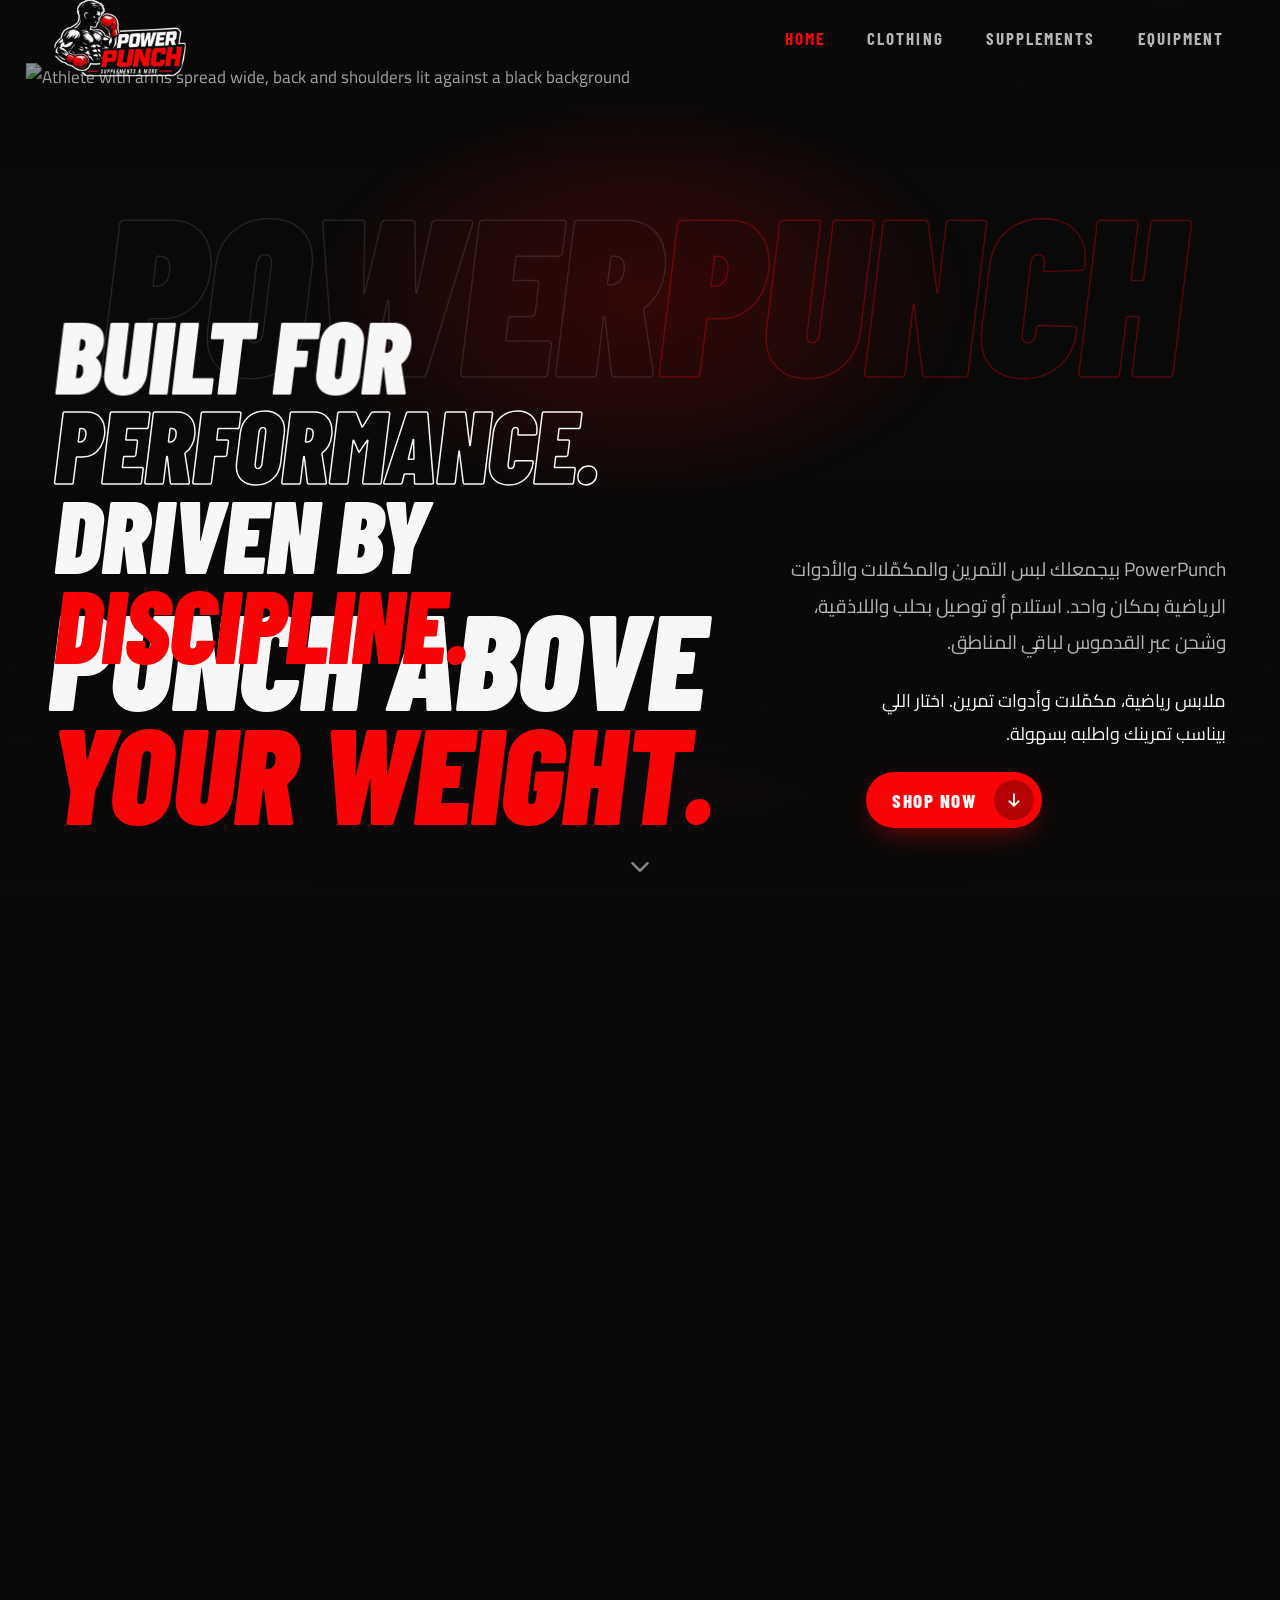
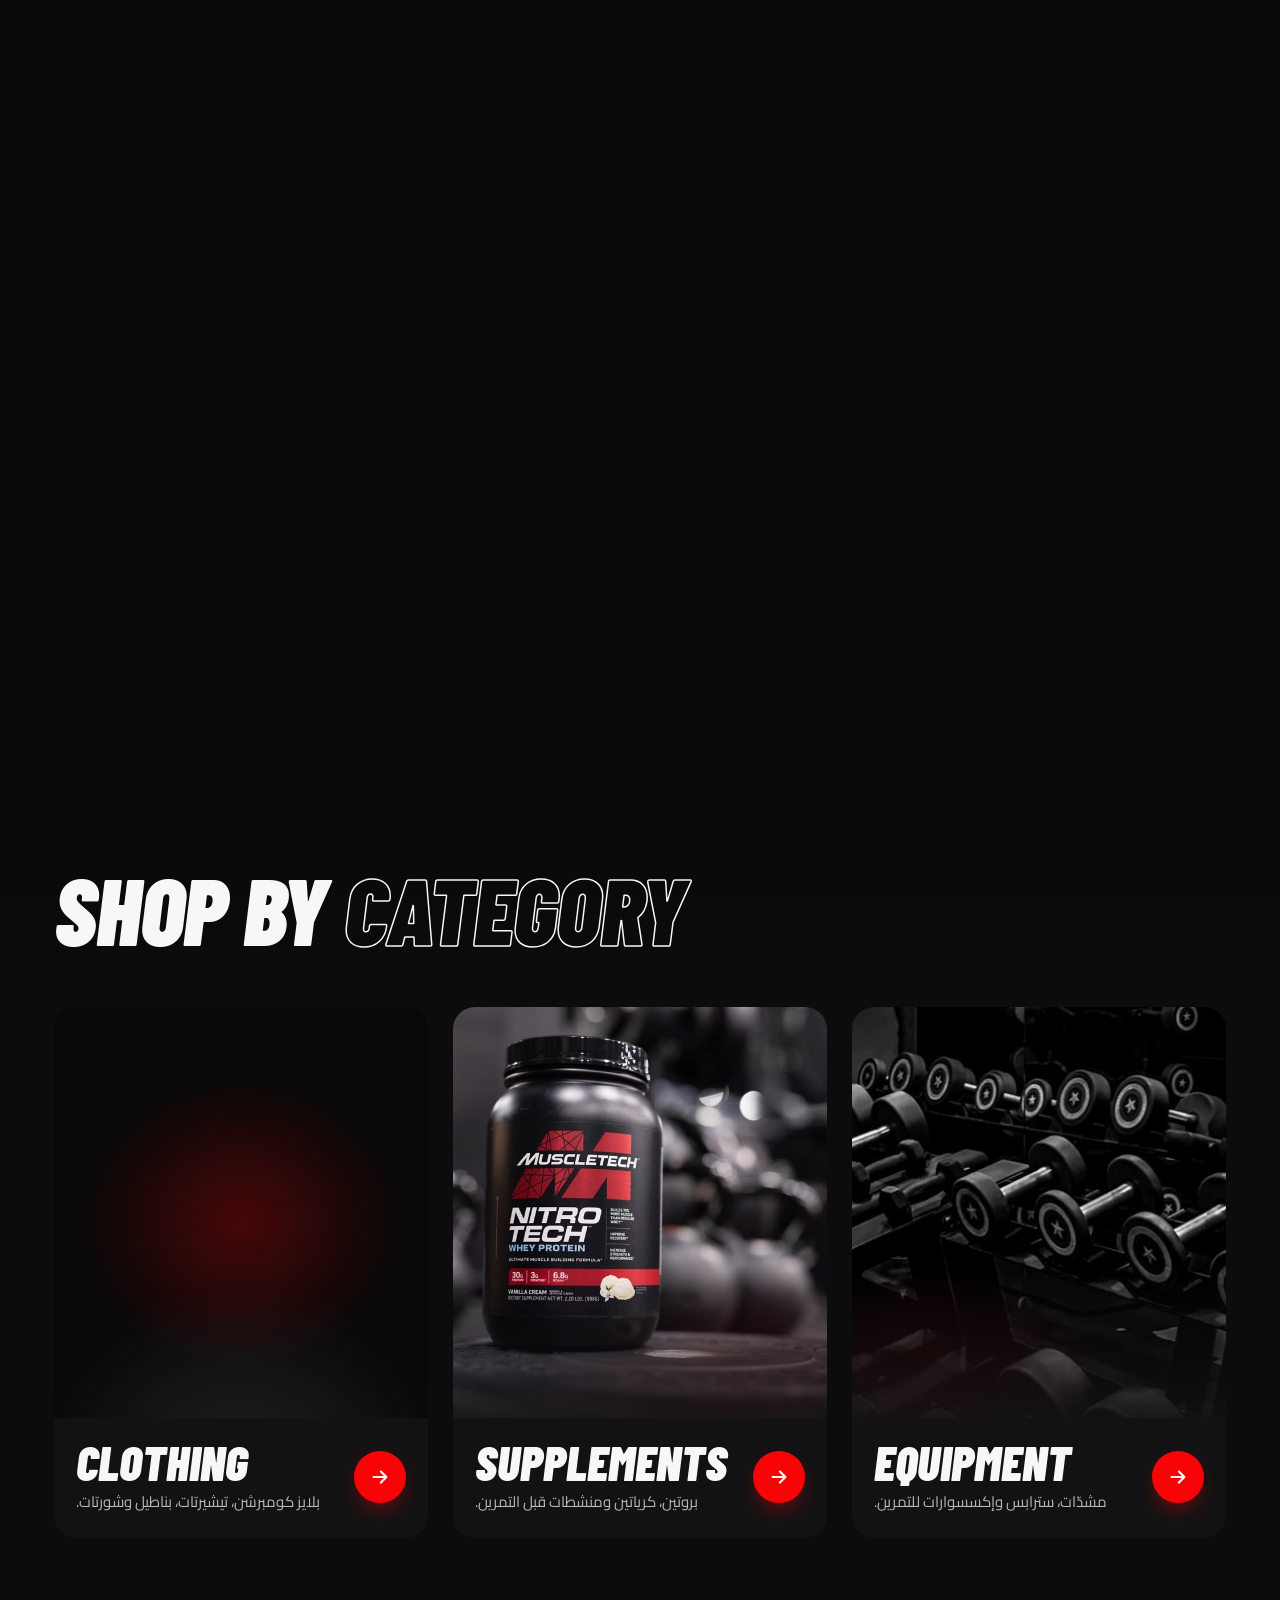
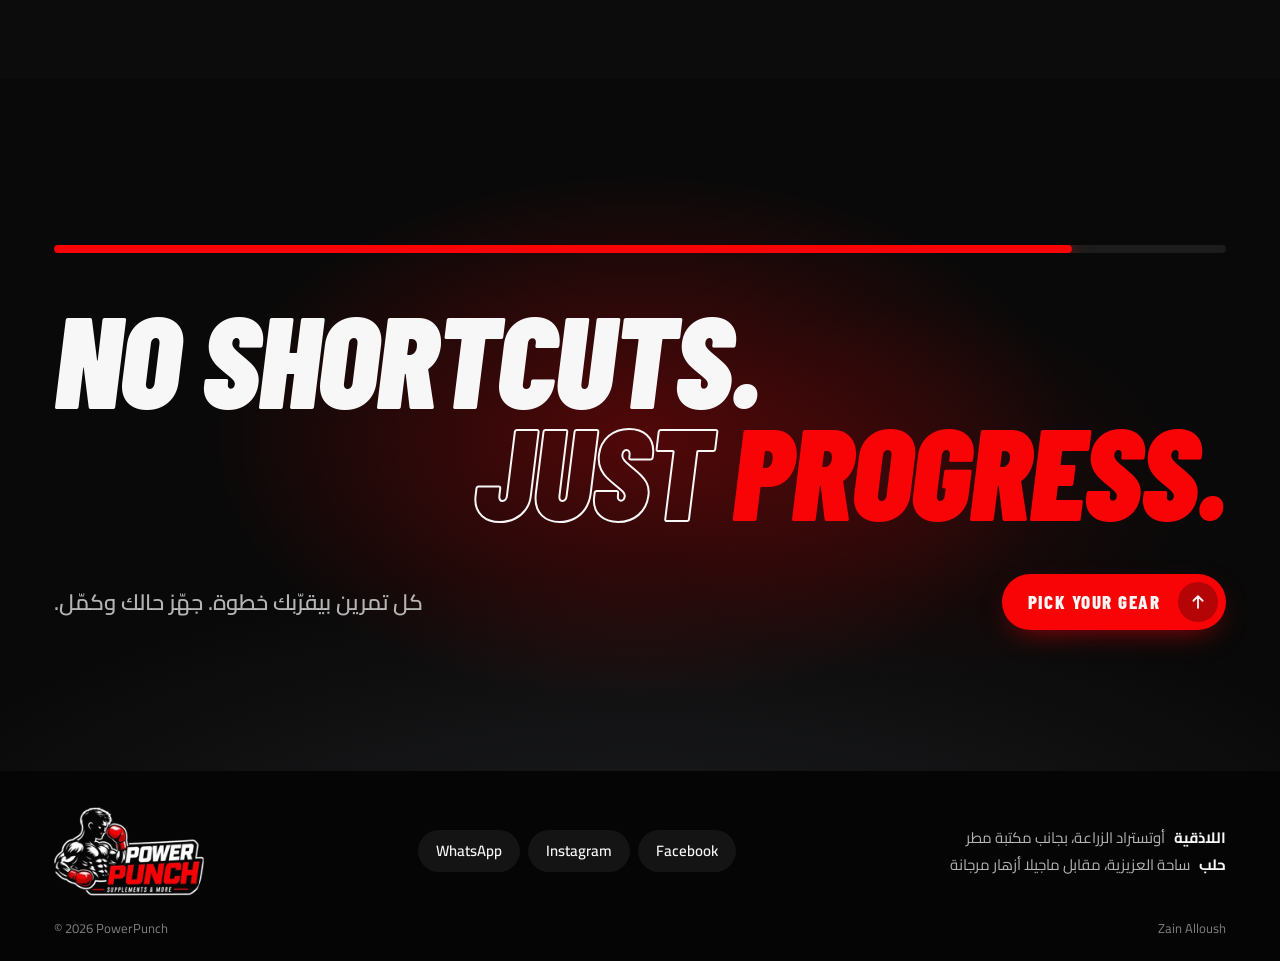
==== index.html @ a5ef422b "Clothing card: shirt cut out on dark; update equipment copy - Shirt product photo with its light bac" ====
<!doctype html>
<html lang="en" dir="ltr">
<head>
<meta charset="utf-8">
<meta name="viewport" content="width=device-width, initial-scale=1, viewport-fit=cover">
<meta name="theme-color" content="#080808">
<meta name="color-scheme" content="dark">
<title>PowerPunch | Gymwear, Supplements &amp; Training Gear</title>
<meta name="description" content="PowerPunch: gymwear, supplements and training gear. ملابس رياضية، مكمّلات وأدوات تمرين مع توصيل بحلب واللاذقية.">
<link rel="icon" type="image/png" sizes="32x32" href="products/powerpunch-favicon-32.png">
<link rel="icon" type="image/png" sizes="48x48" href="products/powerpunch-favicon-48.png">
<link rel="apple-touch-icon" sizes="180x180" href="products/powerpunch-favicon-180.png">
<link rel="preload" as="image" href="products/home/hero-athlete.jpg" fetchpriority="high">
<link rel="preconnect" href="https://fonts.googleapis.com">
<link rel="preconnect" href="https://fonts.gstatic.com" crossorigin>
<link rel="stylesheet" href="https://fonts.googleapis.com/css2?family=Barlow+Condensed:ital,wght@0,600;0,700;0,800;1,700;1,800;1,900&family=Cairo:wght@400;600;700&display=swap">
<link rel="stylesheet" href="src/home.css">
<script>document.documentElement.classList.add('js')</script>
<script defer src="src/config.js"></script>
<script defer src="src/home.js"></script>
</head>
<body>
<a class="skip-link" href="#main">Skip to content</a>

<header class="site-header" data-header>
  <div class="header-inner">
    <a class="site-logo" href="./" aria-label="PowerPunch home">
      <img src="products/home/powerpunch-lockup-180.webp" srcset="products/home/powerpunch-lockup-180.webp 180w, products/home/powerpunch-lockup-360.webp 360w" sizes="132px" width="180" height="107" alt="PowerPunch, Supplements &amp; More">
    </a>
    <nav class="site-nav" aria-label="Main">
      <a href="./" aria-current="page">Home</a>
      <a href="clothes.html">Clothing</a>
      <a href="supplements.html">Supplements</a>
      <a href="equipment.html">Equipment</a>
    </nav>
    <div class="menu" data-menu-root>
      <button class="menu-toggle" type="button" aria-expanded="false" aria-controls="menu-panel" aria-label="Open menu" data-menu-toggle>
        <span class="menu-toggle-icon" aria-hidden="true"><span></span><span></span></span>
      </button>
      <nav class="menu-panel" id="menu-panel" aria-label="Mobile" data-menu hidden>
        <a href="./" aria-current="page">Home</a>
        <a href="clothes.html">Clothing</a>
        <a href="supplements.html">Supplements</a>
        <a href="equipment.html">Equipment</a>
      </nav>
    </div>
  </div>
</header>

<main id="main">

  <!-- Pinned opening: the hero stays in place while scrolling, its elements move
       away in depth and the brand statement takes their place. -->
  <div class="hero-track" data-hero-track>
    <div class="hero-pin">

      <section class="hero" aria-labelledby="hero-title" data-hero>
        <div class="hero-stage">
          <div class="hero-layer hero-layer--glow" aria-hidden="true"><div class="hero-glow"></div><div class="hero-floor"></div></div>
          <div class="hero-layer hero-layer--word" aria-hidden="true"><span class="hero-word">POWER<span>PUNCH</span></span></div>
          <div class="hero-layer hero-layer--athlete">
            <div class="hero-athlete">
              <div class="hero-athlete-inner">
                <img class="hero-photo" src="products/home/hero-athlete.jpg" width="736" height="414" alt="Athlete with arms spread wide, back and shoulders lit against a black background" fetchpriority="high" decoding="async" data-hero-photo>
                <canvas class="hero-light" aria-hidden="true" data-hero-light></canvas>
              </div>
            </div>
          </div>
          <div class="hero-shade" aria-hidden="true"></div>
          <div class="grain" aria-hidden="true"></div>
        </div>

        <div class="hero-content container">
          <h1 id="hero-title" class="hero-title" data-field="title"><span class="line"><span class="line-inner hero-line-1" data-enter="1">Punch above</span></span> <span class="line"><span class="line-inner hero-line-2 accent" data-enter="2">your weight.</span></span></h1>
          <div class="hero-aside-wrap">
            <div class="hero-aside" data-enter="3">
              <p class="hero-intro" lang="ar" dir="rtl" data-field="intro">ملابس رياضية، مكمّلات وأدوات تمرين. اختار اللي بيناسب تمرينك واطلبه بسهولة.</p>
              <a class="btn btn--primary" href="#categories">
                <span>Shop now</span>
                <svg class="btn-arrow" viewBox="0 0 24 24" aria-hidden="true"><path d="M12 5v14m0 0-5.5-5.5M12 19l5.5-5.5"/></svg>
              </a>
            </div>
          </div>
        </div>

        <span class="scroll-hint" aria-hidden="true" data-enter="4"><svg viewBox="0 0 24 24"><path d="m6 9 6 6 6-6"/></svg></span>
      </section>

      <section class="brand" id="brand" aria-labelledby="brand-title" data-brand>
        <div class="container brand-inner">
          <h2 id="brand-title" class="brand-title">
            <span class="brand-line"><span>Built for</span></span>
            <span class="brand-line brand-line--outline"><span>performance.</span></span>
            <span class="brand-line"><span>Driven by</span></span>
            <span class="brand-line brand-line--red"><span>discipline.</span></span>
          </h2>
          <p class="brand-copy" lang="ar" dir="rtl">PowerPunch بيجمعلك لبس التمرين والمكمّلات والأدوات الرياضية بمكان واحد. استلام أو توصيل بحلب واللاذقية، وشحن عبر القدموس لباقي المناطق.</p>
        </div>
      </section>

    </div>
  </div>

  <section class="categories" id="categories" aria-labelledby="categories-title">
    <div class="container">
      <h2 id="categories-title" class="section-title"><span class="line"><span class="line-inner" data-reveal>Shop by <em>category</em></span></span></h2>

      <ul class="category-grid" role="list">
        <li class="category-item" data-reveal>
          <a class="cat-card cat-card--clothing" href="clothes.html" data-tilt>
            <span class="cat-media">
              <img src="products/home/category-clothing-900.webp" srcset="products/home/category-clothing-480.webp 480w, products/home/category-clothing-900.webp 900w" sizes="(max-width: 900px) 80vw, 26vw" width="900" height="1078" alt="" loading="lazy" decoding="async">
            </span>
            <span class="cat-light" aria-hidden="true"></span>
            <span class="cat-body">
              <span class="cat-text">
                <span class="cat-title">Clothing</span>
                <span class="cat-desc" lang="ar" dir="rtl">بلايز كومبرشن، تيشيرتات، بناطيل وشورتات.</span>
              </span>
              <span class="cat-arrow" aria-hidden="true"><svg viewBox="0 0 24 24"><path d="M5 12h14m0 0-6-6m6 6-6 6"/></svg></span>
            </span>
          </a>
        </li>
        <li class="category-item" data-reveal style="--d:1">
          <a class="cat-card cat-card--supplements" href="supplements.html" data-tilt>
            <span class="cat-media">
              <img src="products/home/category-supplements.jpg" width="736" height="736" alt="" loading="lazy" decoding="async">
            </span>
            <span class="cat-light" aria-hidden="true"></span>
            <span class="cat-body">
              <span class="cat-text">
                <span class="cat-title">Supplements</span>
                <span class="cat-desc" lang="ar" dir="rtl">بروتين، كرياتين ومنشطات قبل التمرين.</span>
              </span>
              <span class="cat-arrow" aria-hidden="true"><svg viewBox="0 0 24 24"><path d="M5 12h14m0 0-6-6m6 6-6 6"/></svg></span>
            </span>
          </a>
        </li>
        <li class="category-item" data-reveal style="--d:2">
          <a class="cat-card cat-card--equipment" href="equipment.html" data-tilt>
            <span class="cat-media">
              <img src="products/home/category-equipment.jpg" width="736" height="414" alt="" loading="lazy" decoding="async">
            </span>
            <span class="cat-light" aria-hidden="true"></span>
            <span class="cat-body">
              <span class="cat-text">
                <span class="cat-title">Equipment</span>
                <span class="cat-desc" lang="ar" dir="rtl">مشدّات، سترابس وإكسسوارات للتمرين.</span>
              </span>
              <span class="cat-arrow" aria-hidden="true"><svg viewBox="0 0 24 24"><path d="M5 12h14m0 0-6-6m6 6-6 6"/></svg></span>
            </span>
          </a>
        </li>
      </ul>
    </div>
  </section>

  <section class="statement" aria-labelledby="statement-title" data-statement>
    <div class="statement-glow" aria-hidden="true"></div>
    <div class="grain" aria-hidden="true"></div>
    <div class="container statement-inner">
      <div class="progress-bar" aria-hidden="true"><span></span></div>
      <h2 id="statement-title" class="statement-title">
        <span class="st-line st-line--1">No shortcuts.</span>
        <span class="st-line st-line--2"><span class="st-outline">Just</span> progress.</span>
      </h2>
      <div class="statement-foot">
        <p lang="ar" dir="rtl">كل تمرين بيقرّبك خطوة. جهّز حالك وكمّل.</p>
        <a class="btn btn--primary" href="#categories">
          <span>Pick your gear</span>
          <svg class="btn-arrow" viewBox="0 0 24 24" aria-hidden="true"><path d="M12 19V5m0 0-5.5 5.5M12 5l5.5 5.5"/></svg>
        </a>
      </div>
    </div>
  </section>

</main>

<footer class="site-footer">
  <div class="container footer-main">
    <a class="footer-logo" href="./" aria-label="PowerPunch home">
      <img src="products/home/powerpunch-lockup-360.webp" srcset="products/home/powerpunch-lockup-180.webp 180w, products/home/powerpunch-lockup-360.webp 360w" sizes="150px" width="360" height="214" alt="PowerPunch, Supplements &amp; More" loading="lazy" decoding="async">
    </a>
    <ul class="footer-social" role="list" aria-label="Contact">
      <li><a href="https://wa.me/message/ZHT4ZS3JJYTSL1" target="_blank" rel="noopener" data-contact="whatsapp">WhatsApp</a></li>
      <li><a href="https://www.instagram.com/power_punch.sy/" target="_blank" rel="noopener" data-contact="instagram">Instagram</a></li>
      <li><a href="https://www.facebook.com/share/1JdYsCdRRW/?mibextid=wwXIfr" target="_blank" rel="noopener" data-contact="facebook">Facebook</a></li>
    </ul>
    <ul class="footer-centers" role="list" lang="ar" dir="rtl" aria-label="نقاط الاستلام">
      <li><b>اللاذقية</b> أوتستراد الزراعة، بجانب مكتبة مطر</li>
      <li><b>حلب</b> ساحة العزيزية، مقابل ماجيلا أزهار مرجانة</li>
    </ul>
  </div>
  <div class="container footer-bottom">
    <p>© 2026 PowerPunch</p>
    <p>Zain Alloush</p>
  </div>
</footer>
</body>
</html>
---- src/home.css ----
/* PowerPunch — Home page */

:root{
  --red:#F80306;
  --black:#080808;
  --white:#F7F7F7;
  --charcoal:#202124;

  --text:#F7F7F7;
  --text-muted:rgba(247,247,247,.72);
  --text-faint:rgba(247,247,247,.5);
  --surface:#121214;

  --display:'Barlow Condensed','Arial Narrow',Impact,sans-serif;
  --body:'Cairo',system-ui,-apple-system,'Segoe UI',Tahoma,sans-serif;

  --radius-sm:10px;
  --radius:16px;
  --radius-lg:22px;
  --gutter:clamp(16px,4.2vw,56px);
  --max:1320px;
  --header-h:76px;
  --ease:cubic-bezier(.2,.75,.2,1);
  --ease-out:cubic-bezier(.16,1,.3,1);
  --grain:url("data:image/svg+xml,%3Csvg xmlns='http://www.w3.org/2000/svg' width='160' height='160'%3E%3Cfilter id='n'%3E%3CfeTurbulence type='fractalNoise' baseFrequency='.85' numOctaves='3' stitchTiles='stitch'/%3E%3CfeColorMatrix values='0 0 0 0 1 0 0 0 0 1 0 0 0 0 1 0 0 0 .55 0'/%3E%3C/filter%3E%3Crect width='100%25' height='100%25' filter='url(%23n)'/%3E%3C/svg%3E");
}

*,*::before,*::after{box-sizing:border-box}
html{scroll-behavior:smooth;scroll-padding-top:calc(var(--header-h) + 8px);-webkit-text-size-adjust:100%}
body{margin:0;background:var(--black);color:var(--text);font-family:var(--body);font-size:17px;line-height:1.65;-webkit-font-smoothing:antialiased;overflow-x:hidden}
@supports (overflow:clip){body{overflow-x:clip}}
img,canvas,svg{display:block;max-width:100%}
a{color:inherit;text-decoration:none}
a,button{-webkit-tap-highlight-color:transparent}
button{font:inherit;color:inherit}
h1,h2,h3,p{margin:0}
ul{margin:0;padding:0;list-style:none}
:focus-visible{outline:2px solid var(--red);outline-offset:4px}

.container{width:min(100% - var(--gutter)*2,var(--max));margin-inline:auto}

.skip-link{position:fixed;left:12px;top:12px;z-index:100;padding:10px 16px;border-radius:var(--radius-sm);background:var(--red);color:var(--white);font-weight:700;transform:translateY(-160%);transition:transform .2s}
.skip-link:focus{transform:none}

.line{display:block;overflow:hidden;padding-bottom:.06em;margin-bottom:-.06em}
.line-inner{display:block}

/* ---------- Buttons ---------- */
.btn{display:inline-flex;align-items:center;gap:18px;min-height:56px;padding:0 8px 0 26px;border-radius:999px;font-family:var(--display);font-weight:800;font-size:19px;letter-spacing:.08em;text-transform:uppercase;line-height:1;transition:transform .35s var(--ease),box-shadow .35s var(--ease),background-color .25s}
.btn--primary{background:var(--red);color:var(--white);box-shadow:0 10px 30px -12px rgba(248,3,6,.7)}
.btn-arrow{width:40px;height:40px;padding:10px;border-radius:50%;background:rgba(8,8,8,.28);fill:none;stroke:var(--white);stroke-width:2.2;stroke-linecap:round;stroke-linejoin:round;transition:transform .35s var(--ease)}
@media (hover:hover){
  .btn--primary:hover{transform:translateY(-2px);box-shadow:0 18px 40px -12px rgba(248,3,6,.85)}
  .btn--primary:hover .btn-arrow{transform:translateY(2px)}
}
.btn--primary:active{transform:translateY(1px) scale(.98)}

/* ---------- Header ---------- */
.site-header{position:fixed;inset:0 0 auto;z-index:50;transition:background-color .4s,transform .45s var(--ease)}
.site-header.is-scrolled{background:rgba(8,8,8,.82);-webkit-backdrop-filter:blur(14px) saturate(1.2);backdrop-filter:blur(14px) saturate(1.2)}
.site-header.is-hidden{transform:translateY(-100%)}
.header-inner{display:flex;align-items:center;justify-content:space-between;gap:24px;height:var(--header-h);width:min(100% - var(--gutter)*2,1600px);margin-inline:auto}
.site-logo{display:block;width:132px;flex:none;border-radius:var(--radius-sm)}
.site-logo img{width:100%;height:auto}
.site-nav{display:flex;align-items:center;gap:clamp(18px,3vw,40px)}
.site-nav a{padding:8px 2px;border-radius:8px;font-family:var(--display);font-weight:700;font-size:17px;letter-spacing:.12em;text-transform:uppercase;color:var(--text-muted);transition:color .25s}
.site-nav a:hover{color:var(--white)}
.site-nav a[aria-current="page"]{color:var(--red)}

.menu{position:relative;display:none}
.menu-toggle{display:grid;place-items:center;width:46px;height:46px;padding:0;border:0;border-radius:14px;background:rgba(247,247,247,.08);cursor:pointer;transition:background-color .25s}
.menu-toggle[aria-expanded="true"]{background:var(--red)}
.menu-toggle-icon{position:relative;width:20px;height:14px}
.menu-toggle-icon span{position:absolute;left:0;right:0;height:2px;border-radius:2px;background:var(--white);transition:transform .3s var(--ease),top .3s var(--ease)}
.menu-toggle-icon span:first-child{top:2px}
.menu-toggle-icon span:last-child{top:10px}
.menu-toggle[aria-expanded="true"] .menu-toggle-icon span:first-child{top:6px;transform:rotate(45deg)}
.menu-toggle[aria-expanded="true"] .menu-toggle-icon span:last-child{top:6px;transform:rotate(-45deg)}
.menu-panel{position:absolute;right:0;top:calc(100% + 10px);min-width:210px;padding:8px;display:flex;flex-direction:column;border-radius:var(--radius);background:rgba(22,22,24,.96);-webkit-backdrop-filter:blur(16px);backdrop-filter:blur(16px);box-shadow:0 24px 50px -10px rgba(0,0,0,.7);transform-origin:top right;animation:menu-pop .22s var(--ease-out)}
.menu-panel[hidden]{display:none}
.menu-panel a{padding:11px 14px;border-radius:var(--radius-sm);font-family:var(--display);font-weight:700;font-size:20px;letter-spacing:.08em;text-transform:uppercase;color:var(--text-muted);transition:background-color .2s,color .2s}
.menu-panel a:hover,.menu-panel a:focus-visible{background:rgba(247,247,247,.07);color:var(--white)}
.menu-panel a[aria-current="page"]{color:var(--red)}
@keyframes menu-pop{from{opacity:0;transform:translateY(-6px) scale(.96)}}

/* ---------- Opening: hero + brand (pinned when motion is allowed) ---------- */
.hero-track{position:relative;--p:0;--out:clamp(0,calc(var(--p)/.5),1);--in:clamp(0,calc((var(--p) - .38)/.42),1)}
.hero-pin{position:relative}

.hero{position:relative;min-height:100vh;min-height:100svh;display:grid;grid-template-rows:1fr auto;isolation:isolate;overflow:hidden;background:var(--black);--px:0;--py:0}
.hero-stage{position:absolute;inset:0;z-index:0;background:var(--black)}
.hero-stage::after{content:"";position:absolute;inset:0;background:var(--black);opacity:calc(var(--in)*.45);pointer-events:none}
.hero-layer{position:absolute;inset:0;will-change:transform}
.hero-layer--glow{transform:translate3d(calc(var(--px)*-6px),calc(var(--py)*-6px),0) scale(calc(1 + var(--out)*.35))}
.hero-layer--word{display:grid;place-items:center;align-content:start;padding-top:clamp(120px,22vh,240px);transform:perspective(1000px) translate3d(calc(var(--px)*-14px),calc(var(--py)*-10px),calc(var(--out)*-260px)) scale(calc(1 + var(--out)*.25));opacity:calc(1 - var(--out)*1.3)}
.hero-layer--athlete{mix-blend-mode:lighten;transform-origin:50% 38%;opacity:calc(1 - var(--out)*.8);transform:perspective(1200px) translate3d(calc(var(--px)*16px),calc(var(--py)*10px - var(--out)*5vh),calc(var(--out)*240px)) rotateX(calc(var(--out)*20deg + var(--py)*-3deg)) rotateY(calc(var(--px)*4deg))}

.hero-glow{position:absolute;left:50%;top:clamp(40px,7vh,96px);width:min(150vh,96vw);aspect-ratio:736/414;transform:translateX(-50%);background:radial-gradient(36% 40% at 50% 34%,rgba(248,3,6,.19),rgba(248,3,6,.06) 55%,transparent 75%)}
.hero-floor{position:absolute;left:50%;bottom:-18vh;width:120vw;height:46vh;transform:translateX(-50%);background:radial-gradient(50% 50% at 50% 50%,rgba(248,3,6,.16),transparent 70%)}
.hero-word{font-family:var(--display);font-style:italic;font-weight:900;font-size:min(17.5vw,34vh);line-height:.8;letter-spacing:-.01em;color:transparent;-webkit-text-stroke:1.5px rgba(247,247,247,.10);white-space:nowrap;user-select:none}
.hero-word span{-webkit-text-stroke-color:rgba(248,3,6,.3)}

.hero-athlete{position:absolute;left:50%;top:clamp(40px,7vh,96px);width:min(150vh,96vw);aspect-ratio:736/414;transform:translateX(-50%)}
.hero-athlete-inner{position:absolute;inset:0}
.hero-photo{width:100%;height:100%;object-fit:cover}
.hero-light{position:absolute;inset:0;width:100%;height:100%;mix-blend-mode:screen;opacity:0;transition:opacity 1.2s ease;pointer-events:none}
.hero-light.is-live{opacity:1}

.hero-shade{position:absolute;inset:0;background:
  linear-gradient(to top,var(--black) 0%,rgba(8,8,8,.9) 16%,rgba(8,8,8,0) 46%),
  linear-gradient(to bottom,rgba(8,8,8,.75) 0,rgba(8,8,8,0) 18%),
  radial-gradient(120% 90% at 50% 40%,transparent 55%,rgba(8,8,8,.85) 100%)}
.grain{position:absolute;inset:0;background-image:var(--grain);background-size:160px;opacity:.07;mix-blend-mode:overlay;pointer-events:none}

.hero-content{position:relative;z-index:2;grid-row:2;display:grid;grid-template-columns:minmax(0,1fr) minmax(280px,360px);align-items:end;gap:clamp(24px,4vw,72px);padding-bottom:clamp(40px,8vh,92px)}
.hero-title{font-family:var(--display);font-style:italic;font-weight:900;text-transform:uppercase;font-size:clamp(72px,min(10.6vw,18vh),204px);line-height:.84;letter-spacing:-.012em;margin-left:-.04em}
.hero-title .line{will-change:transform}
.hero-title .line:first-child{transform:perspective(900px) translate3d(calc(var(--out)*-34vw),calc(var(--out)*-8vh),calc(var(--out)*220px)) rotateY(calc(var(--out)*24deg));opacity:calc(1 - var(--out)*1.3)}
.hero-title .line:last-child{transform:perspective(900px) translate3d(calc(var(--out)*34vw),calc(var(--out)*6vh),calc(var(--out)*220px)) rotateY(calc(var(--out)*-24deg));opacity:calc(1 - var(--out)*1.3)}
.hero-title .accent{color:var(--red)}
.hero-aside-wrap{transform:translate3d(0,calc(var(--out)*14vh),0);opacity:calc(1 - var(--out)*1.7)}
.hero-aside{display:grid;gap:22px;justify-items:start}
.hero-intro{font-size:18px;line-height:1.8;color:var(--text);justify-self:stretch}

.scroll-hint{position:absolute;left:50%;bottom:18px;z-index:3;width:30px;height:30px;margin-left:-15px;opacity:calc(.7 - var(--out)*3)}
.scroll-hint svg{width:100%;height:100%;fill:none;stroke:var(--text-muted);stroke-width:2;stroke-linecap:round;stroke-linejoin:round;animation:hint 2.6s var(--ease) infinite}
@keyframes hint{0%,100%{transform:translateY(-3px)}50%{transform:translateY(4px)}}

/* Brand statement (second scene) */
.brand{position:relative;padding:clamp(80px,12vw,150px) 0;background:var(--black)}
.brand-inner{display:grid;grid-template-columns:minmax(0,1.3fr) minmax(0,1fr);align-items:end;gap:clamp(28px,6vw,100px)}
.brand-title{font-family:var(--display);font-style:italic;font-weight:900;text-transform:uppercase;font-size:clamp(52px,min(8vw,13vh),136px);line-height:.88;letter-spacing:-.01em}
.brand-line{display:block}
.brand-line>span{display:inline-block}
.brand-line--outline>span{color:transparent;-webkit-text-stroke:1.5px var(--white)}
.brand-line--red>span{color:var(--red)}
.brand-copy{font-size:clamp(17px,1.5vw,20px);line-height:1.9;color:var(--text-muted);max-width:40ch;justify-self:end;padding-bottom:.4em}

/* Hero entrance (JS only; content is visible without it) */
.js .hero-athlete-inner{opacity:0;filter:brightness(.15);transform:scale(1.08)}
.js .hero-word{opacity:0;transform:translateX(6vw)}
.js .hero-glow,.js .hero-floor{opacity:0}
.js [data-enter]{opacity:0}
.js .hero-title .line-inner{transform:translateY(105%)}
.js .hero-aside[data-enter]{transform:translateY(20px)}
.js .is-ready .hero-athlete-inner{opacity:1;filter:brightness(1);transform:none;transition:opacity 1.6s ease,filter 2.2s ease,transform 2.4s var(--ease-out)}
.js .is-ready .hero-word{opacity:1;transform:none;transition:opacity 1.6s ease .5s,transform 2.4s var(--ease-out) .3s}
.js .is-ready .hero-glow,.js .is-ready .hero-floor{opacity:1;transition:opacity 2s ease .4s}
.js .is-ready [data-enter]{opacity:1;transition:opacity .9s ease,transform 1.1s var(--ease-out)}
.js .is-ready .hero-title .line-inner,.js .is-ready .hero-aside[data-enter]{transform:none;transition:transform 1.1s var(--ease-out)}
.js .is-ready [data-enter="1"]{transition-delay:.55s}
.js .is-ready [data-enter="2"]{transition-delay:.7s}
.js .is-ready [data-enter="3"]{transition-delay:.95s}
.js .is-ready [data-enter="4"]{transition-delay:1.6s}
.js .is-settled .hero-athlete-inner,.js .is-settled .hero-word{transition:none}
.js .is-ready .scroll-hint{opacity:calc(.7 - var(--out)*3)}

/* Pinned mode: added by JS when motion is allowed */
.pin .hero-track{height:260vh;height:260svh}
.pin .hero-pin{position:sticky;top:0;height:100vh;height:100svh;overflow:hidden}
.pin .hero{position:absolute;inset:0;min-height:0}
.pin .brand{position:absolute;inset:0;z-index:3;display:grid;align-items:center;padding:var(--header-h) 0 0;background:none;pointer-events:none}
.pin .brand-line,.pin .brand-copy{--k:0;--e:clamp(0,calc(var(--in)*1.7 - var(--k)*.17),1)}
.pin .brand-line>span{transform:perspective(900px) translate3d(0,calc((1 - var(--e))*70px),calc((1 - var(--e))*-380px)) rotateX(calc((1 - var(--e))*-55deg));opacity:var(--e);transform-origin:50% 100%;will-change:transform}
.pin .brand-line:nth-child(2){--k:1}
.pin .brand-line:nth-child(3){--k:2}
.pin .brand-line:nth-child(4){--k:3}
.pin .brand-copy{--k:4;opacity:var(--e);transform:translateY(calc((1 - var(--e))*30px))}

/* Scroll reveals */
.js [data-reveal]{opacity:0;transform:translateY(28px);transition:opacity .9s ease calc(var(--d,0)*.09s),transform 1.1s var(--ease-out) calc(var(--d,0)*.09s)}
.js .line>[data-reveal]{opacity:1;transform:translateY(108%)}
.js [data-reveal].is-in{opacity:1;transform:none}

/* ---------- Categories ---------- */
.categories{position:relative;padding:clamp(80px,10vw,140px) 0 clamp(90px,11vw,150px);background:linear-gradient(var(--black),#0c0c0d 30%)}
.section-title{font-family:var(--display);font-style:italic;font-weight:900;text-transform:uppercase;font-size:clamp(52px,7.4vw,120px);line-height:.86;letter-spacing:-.01em;margin-bottom:clamp(36px,4.5vw,64px)}
.section-title em{color:transparent;-webkit-text-stroke:1.5px var(--white)}

.category-grid{display:grid;grid-template-columns:repeat(3,minmax(0,1fr));gap:clamp(16px,2vw,28px)}
.cat-card{--rx:0deg;--ry:0deg;--lx:50%;--ly:30%;--glow:0;position:relative;display:flex;flex-direction:column;height:100%;border-radius:var(--radius-lg);background:var(--surface);transform:perspective(1100px) rotateX(var(--rx)) rotateY(var(--ry));transform-style:preserve-3d;transition:transform .7s var(--ease),box-shadow .5s var(--ease)}
.cat-card.is-tracking{--depth:1;transition:transform .14s linear,box-shadow .5s var(--ease)}
.cat-card::before{content:"";position:absolute;inset:0;z-index:3;pointer-events:none;border-radius:inherit;padding:1.5px;background:radial-gradient(260px circle at var(--lx) var(--ly),var(--red),transparent 70%);-webkit-mask:linear-gradient(#000 0 0) content-box,linear-gradient(#000 0 0);-webkit-mask-composite:xor;mask:linear-gradient(#000 0 0) content-box exclude,linear-gradient(#000 0 0);opacity:var(--glow);transition:opacity .4s}
.cat-media{position:relative;display:block;aspect-ratio:4/4.4;overflow:hidden;border-radius:var(--radius-lg) var(--radius-lg) 0 0;background:var(--black)}
.cat-media img{width:100%;height:100%;object-fit:cover;transform:scale(1.02);transition:transform 1.2s var(--ease-out)}
.cat-media::after{content:"";position:absolute;inset:0;pointer-events:none}
.cat-light{position:absolute;left:0;right:0;top:0;aspect-ratio:4/4.4;border-radius:var(--radius-lg) var(--radius-lg) 0 0;pointer-events:none;z-index:1;background:radial-gradient(420px circle at var(--lx) var(--ly),rgba(247,247,247,.14),transparent 55%);mix-blend-mode:screen;opacity:var(--glow);transition:opacity .5s}
.cat-body{position:relative;z-index:2;flex:1;display:flex;align-items:center;justify-content:space-between;gap:16px;padding:22px 22px 24px;transform:translateZ(calc(var(--depth,0)*16px));transition:transform .6s var(--ease)}
.cat-text{display:grid;gap:6px;min-width:0}
.cat-title{font-family:var(--display);font-style:italic;font-weight:900;text-transform:uppercase;font-size:clamp(40px,3.8vw,62px);line-height:.9}
.cat-desc{color:var(--text-muted);font-size:15px;line-height:1.6;text-align:left}
.cat-arrow{display:grid;place-items:center;width:52px;height:52px;flex:none;border-radius:50%;background:var(--red);overflow:hidden;box-shadow:0 10px 24px -10px rgba(248,3,6,.8);transition:transform .5s var(--ease)}
.cat-arrow svg{width:22px;height:22px;fill:none;stroke:var(--white);stroke-width:2.4;stroke-linecap:round;stroke-linejoin:round}

.cat-card--clothing .cat-media{background:radial-gradient(55% 45% at 50% 52%,rgba(248,3,6,.26),rgba(248,3,6,.06) 60%,transparent 80%),radial-gradient(80% 60% at 50% 110%,rgba(32,33,36,.9),transparent 70%),var(--black)}
.cat-card--clothing .cat-media img{object-fit:contain;padding:9% 9% 5%;transform:scale(1);filter:drop-shadow(0 24px 28px rgba(0,0,0,.65))}
.cat-card--supplements .cat-media img{object-position:30% 50%}
.cat-card--supplements .cat-media::after{background:linear-gradient(to top,rgba(18,18,20,.9),transparent 34%),radial-gradient(70% 50% at 80% 100%,rgba(248,3,6,.2),transparent 70%)}
.cat-card--equipment .cat-media img{object-position:76% 50%}
.cat-card--equipment .cat-media::after{background:linear-gradient(to top,rgba(18,18,20,.9),transparent 36%),radial-gradient(80% 50% at 20% 100%,rgba(248,3,6,.18),transparent 70%)}

@media (hover:hover){
  .cat-card:hover,.cat-card:focus-visible{--glow:1;box-shadow:0 30px 60px -24px rgba(0,0,0,.9)}
  .cat-card:hover .cat-media img,.cat-card:focus-visible .cat-media img{transform:scale(1.07)}
  .cat-card--clothing:hover .cat-media img,.cat-card--clothing:focus-visible .cat-media img{transform:scale(1.05) translateY(-1.5%)}
  .cat-card:hover .cat-arrow,.cat-card:focus-visible .cat-arrow{transform:scale(1.06)}
  .cat-card:hover .cat-arrow svg,.cat-card:focus-visible .cat-arrow svg{animation:arrow-run .6s var(--ease) both}
}
.cat-card:focus-visible{outline-offset:6px;--glow:1}
.cat-card:active{transform:perspective(1100px) rotateX(var(--rx)) rotateY(var(--ry)) scale(.985)}
@keyframes arrow-run{0%{transform:none}45%{transform:translateX(170%)}46%{transform:translateX(-170%)}100%{transform:none}}

/* ---------- Statement ---------- */
.statement{position:relative;isolation:isolate;overflow:hidden;padding:clamp(100px,13vw,180px) 0 clamp(90px,11vw,150px);background:var(--black);--sp:0;--si:0}
.statement-glow{position:absolute;inset:0;z-index:-1;background:
  radial-gradient(48% 55% at 50% 52%,rgba(248,3,6,calc(.10 + var(--si)*.20)),transparent 70%),
  radial-gradient(30% 40% at calc(20% + var(--sp)*60%) 60%,rgba(248,3,6,.10),transparent 70%),
  radial-gradient(90% 70% at 50% 120%,rgba(32,33,36,.9),transparent 70%)}
.statement-inner{position:relative;display:grid;gap:clamp(28px,4vw,48px)}
.progress-bar{height:8px;border-radius:999px;background:rgba(247,247,247,.08);overflow:hidden}
.progress-bar span{display:block;height:100%;border-radius:inherit;background:var(--red);box-shadow:0 0 18px rgba(248,3,6,.7);transform:scaleX(var(--sp));transform-origin:left}
.statement-title{font-family:var(--display);font-style:italic;font-weight:900;text-transform:uppercase;font-size:clamp(64px,10.2vw,184px);line-height:.86;letter-spacing:-.015em}
.st-line{display:block;white-space:nowrap}
.st-line--1{transform:translate3d(calc((1 - var(--si))*-14vw),0,0);opacity:calc(.2 + var(--si)*.8)}
.st-line--2{text-align:right;transform:translate3d(calc((1 - var(--si))*14vw),0,0);opacity:calc(.2 + var(--si)*.8);color:var(--red)}
.st-outline{color:transparent;-webkit-text-stroke:2px var(--white)}
.statement-foot{display:flex;flex-wrap:wrap;align-items:center;justify-content:space-between;gap:20px 32px}
.statement-foot p{font-size:clamp(18px,1.8vw,22px);font-weight:600;color:var(--text-muted)}

/* ---------- Footer ---------- */
.site-footer{background:#050505;padding:36px 0 22px;color:var(--text-muted);font-size:15px}
.footer-main{display:flex;flex-wrap:wrap;align-items:center;justify-content:space-between;gap:20px 40px}
.footer-logo{display:block;width:150px;border-radius:var(--radius-sm)}
.footer-logo img{width:100%;height:auto}
.footer-social{display:flex;flex-wrap:wrap;gap:8px}
.footer-social a{display:inline-flex;align-items:center;min-height:42px;padding:0 18px;border-radius:999px;background:rgba(247,247,247,.06);font-weight:600;color:var(--text);transition:background-color .2s,color .2s}
.footer-social a:hover{background:var(--red);color:var(--white)}
.footer-centers{display:grid;gap:2px;line-height:1.7}
.footer-centers b{color:var(--white);font-weight:700;margin-left:6px}
.footer-bottom{display:flex;justify-content:space-between;gap:10px 24px;margin-top:22px;font-size:13px;color:var(--text-faint)}

/* ---------- Responsive ---------- */
@media (max-width:1100px){
  .hero-content{grid-template-columns:1fr;align-items:start}
  .hero-aside{max-width:520px}
}

@media (max-width:900px){
  :root{--header-h:66px}
  .site-nav{display:none}
  .menu{display:block}
  .site-logo{width:112px}

  .hero{grid-template-rows:minmax(min(84vw,46svh),1fr) auto;padding-top:var(--header-h)}
  .hero-stage{position:relative;grid-row:1;inset:auto}
  .hero-layer--word{display:none}
  /* Tighter editorial crop on small screens: shoulders and back fill the frame */
  .hero-athlete,.hero-glow{width:min(150vw,1120px);top:50%;transform:translate(-50%,-50%)}
  .hero-floor{bottom:-30%;height:60%}
  .hero-shade{background:linear-gradient(to top,var(--black) 0%,rgba(8,8,8,0) 30%),radial-gradient(120% 90% at 50% 50%,transparent 60%,rgba(8,8,8,.7) 100%)}
  .hero-content{grid-row:2;gap:22px;padding-bottom:max(48px,env(safe-area-inset-bottom));margin-top:-6vw}
  .hero-title{font-size:clamp(60px,17vw,128px)}
  .hero-intro{font-size:17px}
  .hero-aside .btn{justify-self:stretch;justify-content:space-between}

  .brand-inner{grid-template-columns:1fr}
  .brand-title{font-size:clamp(48px,14vw,96px)}
  .brand-copy{justify-self:start}

  .category-grid{grid-template-columns:1fr;gap:18px}
  .cat-media,.cat-light{aspect-ratio:5/4}
  .cat-card--supplements .cat-media img{object-position:50% 40%}
  .cat-card--equipment .cat-media img{object-position:60% 50%}
  .cat-card--clothing .cat-media img{padding:6% 16% 3%}

  .statement-title{font-size:clamp(52px,15.5vw,120px)}
  .st-line{white-space:normal}
  .statement-foot .btn{flex:1 1 100%;justify-content:space-between}
}

@media (min-width:601px) and (max-width:900px){
  .category-grid{grid-template-columns:1fr 1fr}
  .category-item:last-child{grid-column:1/-1}
  .category-item:last-child .cat-media,.category-item:last-child .cat-light{aspect-ratio:16/8}
}

@media (max-width:600px){
  body{font-size:16px}
  .footer-main{flex-direction:column;align-items:flex-start;gap:18px}
  .footer-logo{width:128px}
  .footer-centers{font-size:14px}
}

@media (max-height:560px) and (min-width:700px){
  .hero-title{font-size:clamp(56px,15vh,120px)}
  .hero-content{padding-bottom:24px}
}

/* ---------- Reduced motion ---------- */
@media (prefers-reduced-motion:reduce){
  html{scroll-behavior:auto}
  *,*::before,*::after{animation-duration:.01ms!important;animation-iteration-count:1!important;transition-duration:.01ms!important;transition-delay:0s!important}
  .hero{--px:0!important;--py:0!important}
  .hero-track{--p:0!important}
  .statement{--sp:1!important;--si:1!important}
  .cat-card{transform:none!important}
  .js [data-reveal],.js .line>[data-reveal]{opacity:1;transform:none}
}
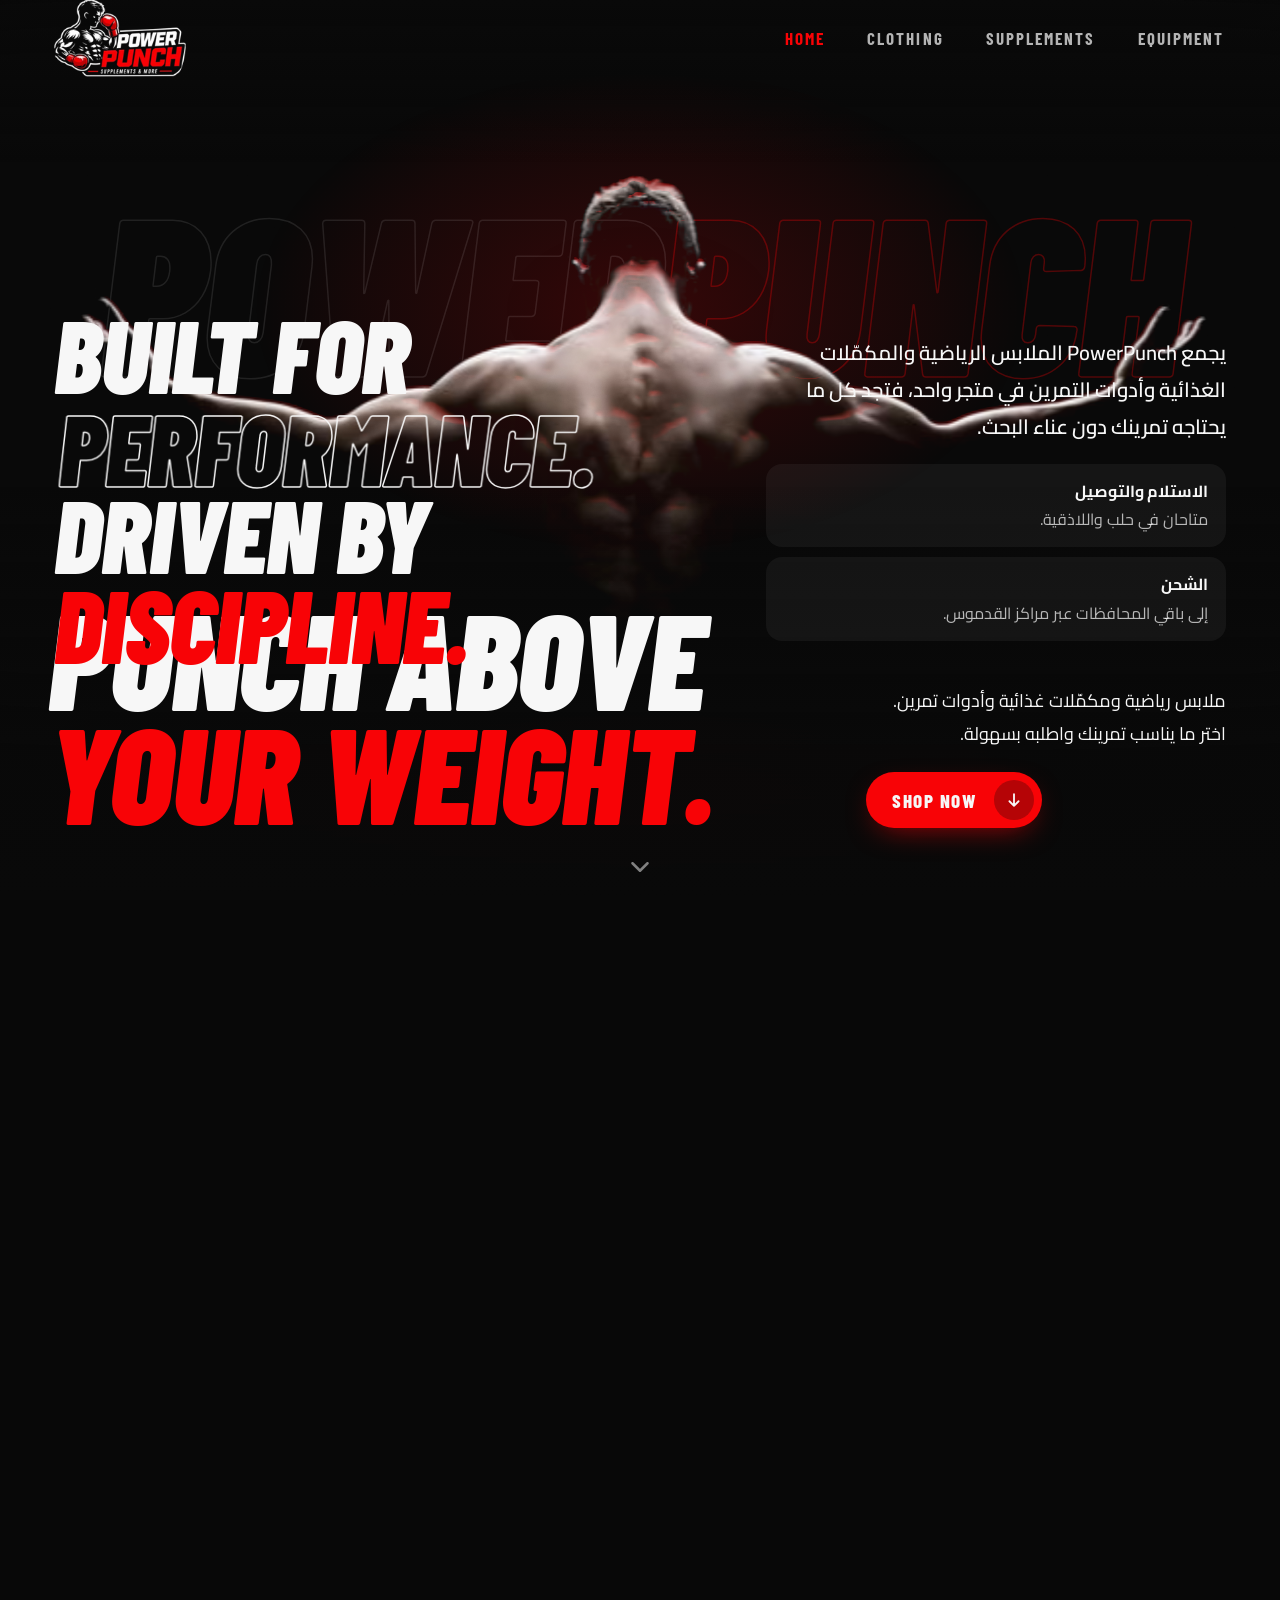
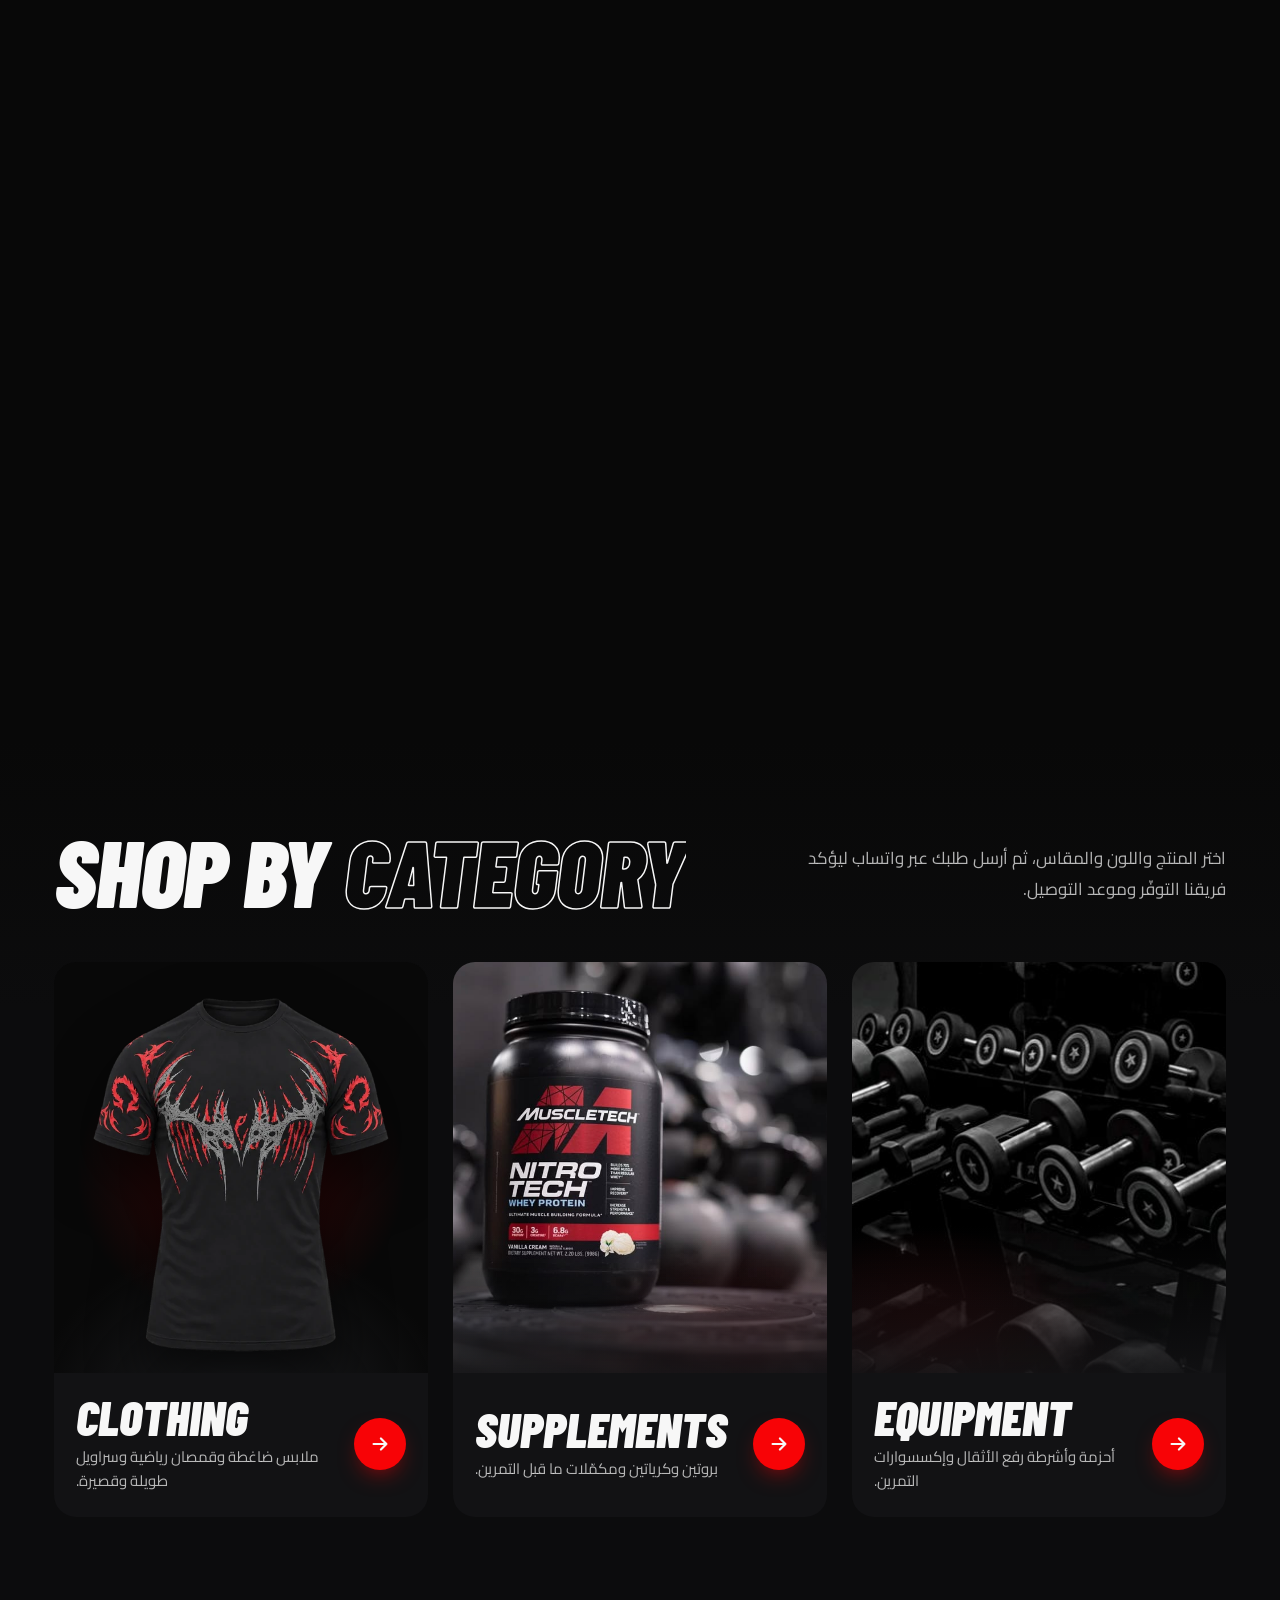
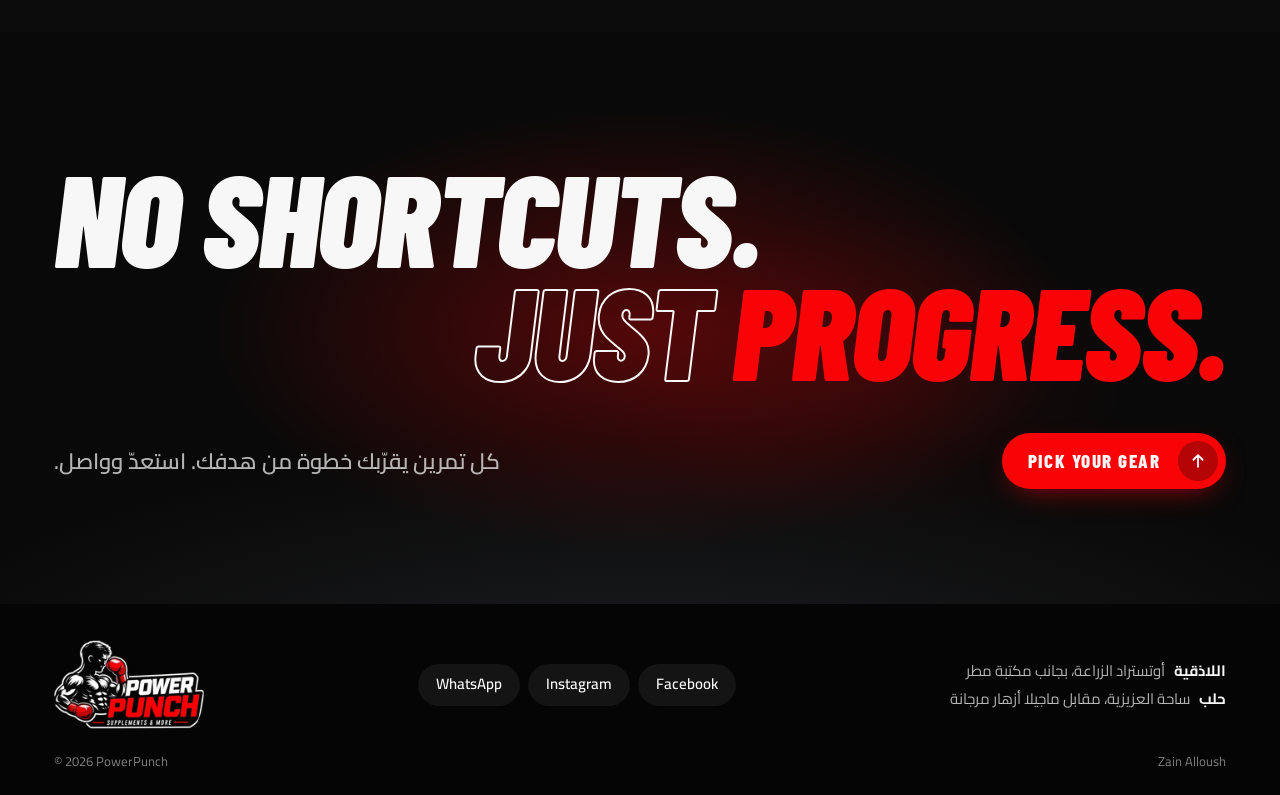
==== commit bfb4edd8: "Hero retouch and motion, clearer Arabic copy, remove progress bar - Remove the star tattoos from the" ====
--- a/index.html
+++ b/index.html
@@ -6,7 +6,7 @@
 <meta name="theme-color" content="#080808">
 <meta name="color-scheme" content="dark">
 <title>PowerPunch | Gymwear, Supplements &amp; Training Gear</title>
-<meta name="description" content="PowerPunch: gymwear, supplements and training gear. ملابس رياضية، مكمّلات وأدوات تمرين مع توصيل بحلب واللاذقية.">
+<meta name="description" content="PowerPunch: gymwear, supplements and training gear. ملابس رياضية ومكمّلات غذائية وأدوات تمرين، مع التوصيل في حلب واللاذقية.">
 <link rel="icon" type="image/png" sizes="32x32" href="products/powerpunch-favicon-32.png">
 <link rel="icon" type="image/png" sizes="48x48" href="products/powerpunch-favicon-48.png">
 <link rel="apple-touch-icon" sizes="180x180" href="products/powerpunch-favicon-180.png">
@@ -74,7 +74,7 @@
           <h1 id="hero-title" class="hero-title" data-field="title"><span class="line"><span class="line-inner hero-line-1" data-enter="1">Punch above</span></span> <span class="line"><span class="line-inner hero-line-2 accent" data-enter="2">your weight.</span></span></h1>
           <div class="hero-aside-wrap">
             <div class="hero-aside" data-enter="3">
-              <p class="hero-intro" lang="ar" dir="rtl" data-field="intro">ملابس رياضية، مكمّلات وأدوات تمرين. اختار اللي بيناسب تمرينك واطلبه بسهولة.</p>
+              <p class="hero-intro" lang="ar" dir="rtl" data-field="intro">ملابس رياضية ومكمّلات غذائية وأدوات تمرين. اختر ما يناسب تمرينك واطلبه بسهولة.</p>
               <a class="btn btn--primary" href="#categories">
                 <span>Shop now</span>
                 <svg class="btn-arrow" viewBox="0 0 24 24" aria-hidden="true"><path d="M12 5v14m0 0-5.5-5.5M12 19l5.5-5.5"/></svg>
@@ -94,7 +94,13 @@
             <span class="brand-line"><span>Driven by</span></span>
             <span class="brand-line brand-line--red"><span>discipline.</span></span>
           </h2>
-          <p class="brand-copy" lang="ar" dir="rtl">PowerPunch بيجمعلك لبس التمرين والمكمّلات والأدوات الرياضية بمكان واحد. استلام أو توصيل بحلب واللاذقية، وشحن عبر القدموس لباقي المناطق.</p>
+          <div class="brand-text" lang="ar" dir="rtl">
+            <p class="brand-copy">يجمع PowerPunch الملابس الرياضية والمكمّلات الغذائية وأدوات التمرين في متجر واحد، فتجد كل ما يحتاجه تمرينك دون عناء البحث.</p>
+            <ul class="brand-delivery" role="list">
+              <li><b>الاستلام والتوصيل</b><span>متاحان في حلب واللاذقية.</span></li>
+              <li><b>الشحن</b><span>إلى باقي المحافظات عبر مراكز القدموس.</span></li>
+            </ul>
+          </div>
         </div>
       </section>
 
@@ -103,7 +109,10 @@
 
   <section class="categories" id="categories" aria-labelledby="categories-title">
     <div class="container">
-      <h2 id="categories-title" class="section-title"><span class="line"><span class="line-inner" data-reveal>Shop by <em>category</em></span></span></h2>
+      <div class="section-head">
+        <h2 id="categories-title" class="section-title"><span class="line"><span class="line-inner" data-reveal>Shop by <em>category</em></span></span></h2>
+        <p class="section-sub" lang="ar" dir="rtl" data-reveal style="--d:1">اختر المنتج واللون والمقاس، ثم أرسل طلبك عبر واتساب ليؤكد فريقنا التوفّر وموعد التوصيل.</p>
+      </div>
 
       <ul class="category-grid" role="list">
         <li class="category-item" data-reveal>
@@ -115,7 +124,7 @@
             <span class="cat-body">
               <span class="cat-text">
                 <span class="cat-title">Clothing</span>
-                <span class="cat-desc" lang="ar" dir="rtl">بلايز كومبرشن، تيشيرتات، بناطيل وشورتات.</span>
+                <span class="cat-desc" lang="ar" dir="rtl">ملابس ضاغطة وقمصان رياضية وسراويل طويلة وقصيرة.</span>
               </span>
               <span class="cat-arrow" aria-hidden="true"><svg viewBox="0 0 24 24"><path d="M5 12h14m0 0-6-6m6 6-6 6"/></svg></span>
             </span>
@@ -130,7 +139,7 @@
             <span class="cat-body">
               <span class="cat-text">
                 <span class="cat-title">Supplements</span>
-                <span class="cat-desc" lang="ar" dir="rtl">بروتين، كرياتين ومنشطات قبل التمرين.</span>
+                <span class="cat-desc" lang="ar" dir="rtl">بروتين وكرياتين ومكمّلات ما قبل التمرين.</span>
               </span>
               <span class="cat-arrow" aria-hidden="true"><svg viewBox="0 0 24 24"><path d="M5 12h14m0 0-6-6m6 6-6 6"/></svg></span>
             </span>
@@ -145,7 +154,7 @@
             <span class="cat-body">
               <span class="cat-text">
                 <span class="cat-title">Equipment</span>
-                <span class="cat-desc" lang="ar" dir="rtl">مشدّات، سترابس وإكسسوارات للتمرين.</span>
+                <span class="cat-desc" lang="ar" dir="rtl">أحزمة وأشرطة رفع الأثقال وإكسسوارات التمرين.</span>
               </span>
               <span class="cat-arrow" aria-hidden="true"><svg viewBox="0 0 24 24"><path d="M5 12h14m0 0-6-6m6 6-6 6"/></svg></span>
             </span>
@@ -159,13 +168,12 @@
     <div class="statement-glow" aria-hidden="true"></div>
     <div class="grain" aria-hidden="true"></div>
     <div class="container statement-inner">
-      <div class="progress-bar" aria-hidden="true"><span></span></div>
       <h2 id="statement-title" class="statement-title">
         <span class="st-line st-line--1">No shortcuts.</span>
         <span class="st-line st-line--2"><span class="st-outline">Just</span> progress.</span>
       </h2>
       <div class="statement-foot">
-        <p lang="ar" dir="rtl">كل تمرين بيقرّبك خطوة. جهّز حالك وكمّل.</p>
+        <p lang="ar" dir="rtl">كل تمرين يقرّبك خطوة من هدفك. استعدّ وواصل.</p>
         <a class="btn btn--primary" href="#categories">
           <span>Pick your gear</span>
           <svg class="btn-arrow" viewBox="0 0 24 24" aria-hidden="true"><path d="M12 19V5m0 0-5.5 5.5M12 5l5.5 5.5"/></svg>
--- a/src/home.css
+++ b/src/home.css
@@ -95,12 +95,12 @@
 .hero-layer--word{display:grid;place-items:center;align-content:start;padding-top:clamp(120px,22vh,240px);transform:perspective(1000px) translate3d(calc(var(--px)*-14px),calc(var(--py)*-10px),calc(var(--out)*-260px)) scale(calc(1 + var(--out)*.25));opacity:calc(1 - var(--out)*1.3)}
 .hero-layer--athlete{mix-blend-mode:lighten;transform-origin:50% 38%;opacity:calc(1 - var(--out)*.8);transform:perspective(1200px) translate3d(calc(var(--px)*16px),calc(var(--py)*10px - var(--out)*5vh),calc(var(--out)*240px)) rotateX(calc(var(--out)*20deg + var(--py)*-3deg)) rotateY(calc(var(--px)*4deg))}
 
-.hero-glow{position:absolute;left:50%;top:clamp(40px,7vh,96px);width:min(150vh,96vw);aspect-ratio:736/414;transform:translateX(-50%);background:radial-gradient(36% 40% at 50% 34%,rgba(248,3,6,.19),rgba(248,3,6,.06) 55%,transparent 75%)}
+.hero-glow{position:absolute;left:50%;top:clamp(24px,4vh,72px);width:min(168vh,112vw);aspect-ratio:736/414;transform:translateX(-50%);background:radial-gradient(36% 40% at 50% 34%,rgba(248,3,6,.19),rgba(248,3,6,.06) 55%,transparent 75%)}
 .hero-floor{position:absolute;left:50%;bottom:-18vh;width:120vw;height:46vh;transform:translateX(-50%);background:radial-gradient(50% 50% at 50% 50%,rgba(248,3,6,.16),transparent 70%)}
 .hero-word{font-family:var(--display);font-style:italic;font-weight:900;font-size:min(17.5vw,34vh);line-height:.8;letter-spacing:-.01em;color:transparent;-webkit-text-stroke:1.5px rgba(247,247,247,.10);white-space:nowrap;user-select:none}
 .hero-word span{-webkit-text-stroke-color:rgba(248,3,6,.3)}
 
-.hero-athlete{position:absolute;left:50%;top:clamp(40px,7vh,96px);width:min(150vh,96vw);aspect-ratio:736/414;transform:translateX(-50%)}
+.hero-athlete{position:absolute;left:50%;top:clamp(24px,4vh,72px);width:min(168vh,112vw);aspect-ratio:736/414;transform:translateX(-50%)}
 .hero-athlete-inner{position:absolute;inset:0}
 .hero-photo{width:100%;height:100%;object-fit:cover}
 .hero-light{position:absolute;inset:0;width:100%;height:100%;mix-blend-mode:screen;opacity:0;transition:opacity 1.2s ease;pointer-events:none}
@@ -128,13 +128,18 @@
 
 /* Brand statement (second scene) */
 .brand{position:relative;padding:clamp(80px,12vw,150px) 0;background:var(--black)}
-.brand-inner{display:grid;grid-template-columns:minmax(0,1.3fr) minmax(0,1fr);align-items:end;gap:clamp(28px,6vw,100px)}
+.brand-inner{display:grid;grid-template-columns:minmax(0,1.2fr) minmax(0,1fr);align-items:center;gap:clamp(28px,5vw,80px)}
 .brand-title{font-family:var(--display);font-style:italic;font-weight:900;text-transform:uppercase;font-size:clamp(52px,min(8vw,13vh),136px);line-height:.88;letter-spacing:-.01em}
 .brand-line{display:block}
 .brand-line>span{display:inline-block}
 .brand-line--outline>span{color:transparent;-webkit-text-stroke:1.5px var(--white)}
 .brand-line--red>span{color:var(--red)}
-.brand-copy{font-size:clamp(17px,1.5vw,20px);line-height:1.9;color:var(--text-muted);max-width:40ch;justify-self:end;padding-bottom:.4em}
+.brand-text{display:grid;gap:18px;max-width:460px;justify-self:end}
+.brand-copy{font-size:clamp(18px,1.6vw,22px);line-height:1.8;font-weight:600;color:var(--text)}
+.brand-delivery{display:grid;gap:10px}
+.brand-delivery li{display:grid;gap:2px;padding:14px 18px;border-radius:var(--radius);background:rgba(247,247,247,.05)}
+.brand-delivery b{color:var(--white);font-weight:700;font-size:16px}
+.brand-delivery span{color:var(--text-muted);font-size:16px;line-height:1.7}
 
 /* Hero entrance (JS only; content is visible without it) */
 .js .hero-athlete-inner{opacity:0;filter:brightness(.15);transform:scale(1.08)}
@@ -160,12 +165,13 @@
 .pin .hero-pin{position:sticky;top:0;height:100vh;height:100svh;overflow:hidden}
 .pin .hero{position:absolute;inset:0;min-height:0}
 .pin .brand{position:absolute;inset:0;z-index:3;display:grid;align-items:center;padding:var(--header-h) 0 0;background:none;pointer-events:none}
-.pin .brand-line,.pin .brand-copy{--k:0;--e:clamp(0,calc(var(--in)*1.7 - var(--k)*.17),1)}
+.pin .brand-line,.pin .brand-copy,.pin .brand-delivery{--k:0;--e:clamp(0,calc(var(--in)*1.9 - var(--k)*.15),1)}
 .pin .brand-line>span{transform:perspective(900px) translate3d(0,calc((1 - var(--e))*70px),calc((1 - var(--e))*-380px)) rotateX(calc((1 - var(--e))*-55deg));opacity:var(--e);transform-origin:50% 100%;will-change:transform}
 .pin .brand-line:nth-child(2){--k:1}
 .pin .brand-line:nth-child(3){--k:2}
 .pin .brand-line:nth-child(4){--k:3}
 .pin .brand-copy{--k:4;opacity:var(--e);transform:translateY(calc((1 - var(--e))*30px))}
+.pin .brand-delivery{--k:5;opacity:var(--e);transform:translateY(calc((1 - var(--e))*30px))}
 
 /* Scroll reveals */
 .js [data-reveal]{opacity:0;transform:translateY(28px);transition:opacity .9s ease calc(var(--d,0)*.09s),transform 1.1s var(--ease-out) calc(var(--d,0)*.09s)}
@@ -173,8 +179,10 @@
 .js [data-reveal].is-in{opacity:1;transform:none}
 
 /* ---------- Categories ---------- */
-.categories{position:relative;padding:clamp(80px,10vw,140px) 0 clamp(90px,11vw,150px);background:linear-gradient(var(--black),#0c0c0d 30%)}
-.section-title{font-family:var(--display);font-style:italic;font-weight:900;text-transform:uppercase;font-size:clamp(52px,7.4vw,120px);line-height:.86;letter-spacing:-.01em;margin-bottom:clamp(36px,4.5vw,64px)}
+.categories{position:relative;padding:clamp(56px,7vw,104px) 0 clamp(72px,9vw,128px);background:linear-gradient(var(--black),#0c0c0d 30%)}
+.section-head{display:flex;flex-wrap:wrap;align-items:flex-end;justify-content:space-between;gap:16px 48px;margin-bottom:clamp(32px,4vw,56px)}
+.section-title{font-family:var(--display);font-style:italic;font-weight:900;text-transform:uppercase;font-size:clamp(52px,7.4vw,120px);line-height:.86;letter-spacing:-.01em}
+.section-sub{max-width:420px;font-size:17px;line-height:1.8;color:var(--text-muted);padding-bottom:.4em}
 .section-title em{color:transparent;-webkit-text-stroke:1.5px var(--white)}
 
 .category-grid{display:grid;grid-template-columns:repeat(3,minmax(0,1fr));gap:clamp(16px,2vw,28px)}
@@ -211,14 +219,12 @@
 @keyframes arrow-run{0%{transform:none}45%{transform:translateX(170%)}46%{transform:translateX(-170%)}100%{transform:none}}
 
 /* ---------- Statement ---------- */
-.statement{position:relative;isolation:isolate;overflow:hidden;padding:clamp(100px,13vw,180px) 0 clamp(90px,11vw,150px);background:var(--black);--sp:0;--si:0}
+.statement{position:relative;isolation:isolate;overflow:hidden;padding:clamp(80px,10vw,140px) 0 clamp(72px,9vw,120px);background:var(--black);--sp:0;--si:0}
 .statement-glow{position:absolute;inset:0;z-index:-1;background:
   radial-gradient(48% 55% at 50% 52%,rgba(248,3,6,calc(.10 + var(--si)*.20)),transparent 70%),
   radial-gradient(30% 40% at calc(20% + var(--sp)*60%) 60%,rgba(248,3,6,.10),transparent 70%),
   radial-gradient(90% 70% at 50% 120%,rgba(32,33,36,.9),transparent 70%)}
 .statement-inner{position:relative;display:grid;gap:clamp(28px,4vw,48px)}
-.progress-bar{height:8px;border-radius:999px;background:rgba(247,247,247,.08);overflow:hidden}
-.progress-bar span{display:block;height:100%;border-radius:inherit;background:var(--red);box-shadow:0 0 18px rgba(248,3,6,.7);transform:scaleX(var(--sp));transform-origin:left}
 .statement-title{font-family:var(--display);font-style:italic;font-weight:900;text-transform:uppercase;font-size:clamp(64px,10.2vw,184px);line-height:.86;letter-spacing:-.015em}
 .st-line{display:block;white-space:nowrap}
 .st-line--1{transform:translate3d(calc((1 - var(--si))*-14vw),0,0);opacity:calc(.2 + var(--si)*.8)}
@@ -255,17 +261,18 @@
   .hero-stage{position:relative;grid-row:1;inset:auto}
   .hero-layer--word{display:none}
   /* Tighter editorial crop on small screens: shoulders and back fill the frame */
-  .hero-athlete,.hero-glow{width:min(150vw,1120px);top:50%;transform:translate(-50%,-50%)}
+  /* Centre the athlete (not the photo) in the frame */
+  .hero-athlete,.hero-glow{width:min(178vw,1300px);top:50%;transform:translate(-50%,-40%)}
   .hero-floor{bottom:-30%;height:60%}
   .hero-shade{background:linear-gradient(to top,var(--black) 0%,rgba(8,8,8,0) 30%),radial-gradient(120% 90% at 50% 50%,transparent 60%,rgba(8,8,8,.7) 100%)}
-  .hero-content{grid-row:2;gap:22px;padding-bottom:max(48px,env(safe-area-inset-bottom));margin-top:-6vw}
+  .hero-content{grid-row:2;gap:22px;padding-bottom:max(48px,env(safe-area-inset-bottom));margin-top:-12vw}
   .hero-title{font-size:clamp(60px,17vw,128px)}
   .hero-intro{font-size:17px}
   .hero-aside .btn{justify-self:stretch;justify-content:space-between}
 
   .brand-inner{grid-template-columns:1fr}
   .brand-title{font-size:clamp(48px,14vw,96px)}
-  .brand-copy{justify-self:start}
+  .brand-text{justify-self:stretch;max-width:none}
 
   .category-grid{grid-template-columns:1fr;gap:18px}
   .cat-media,.cat-light{aspect-ratio:5/4}
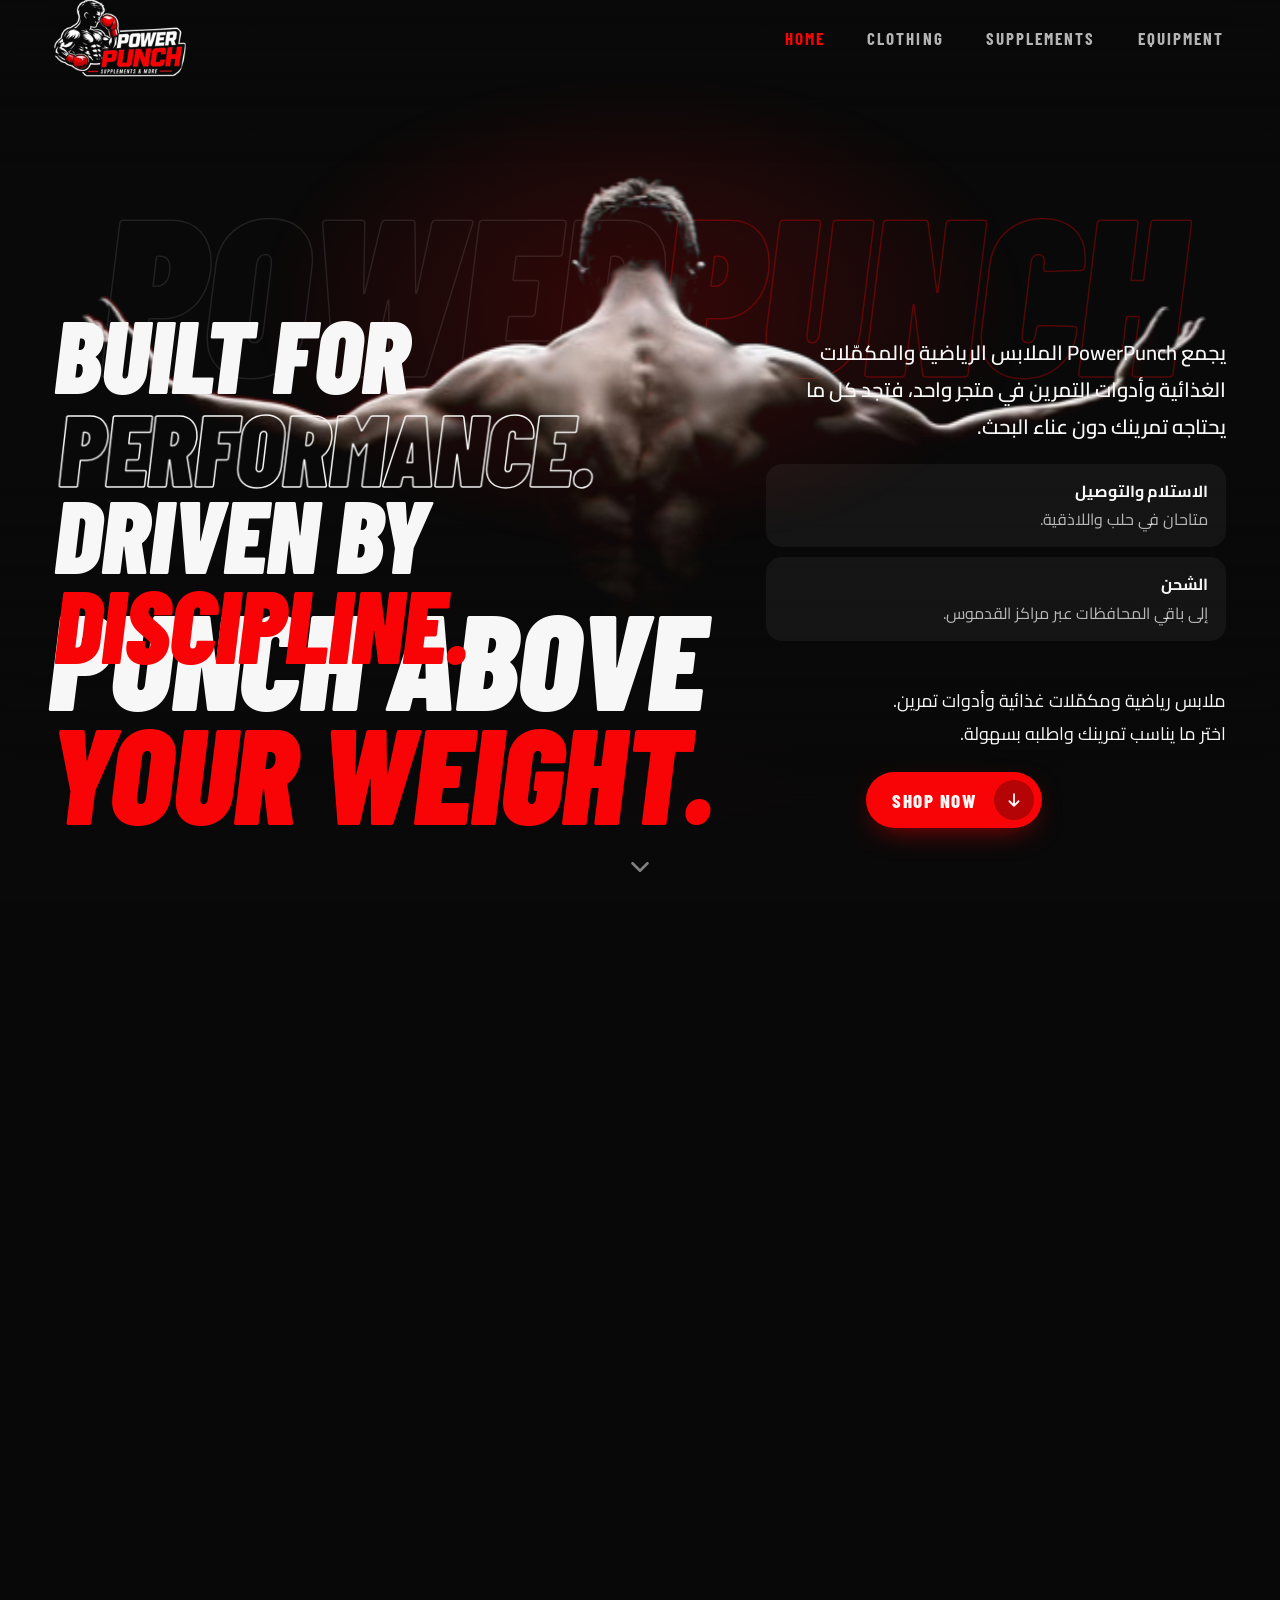
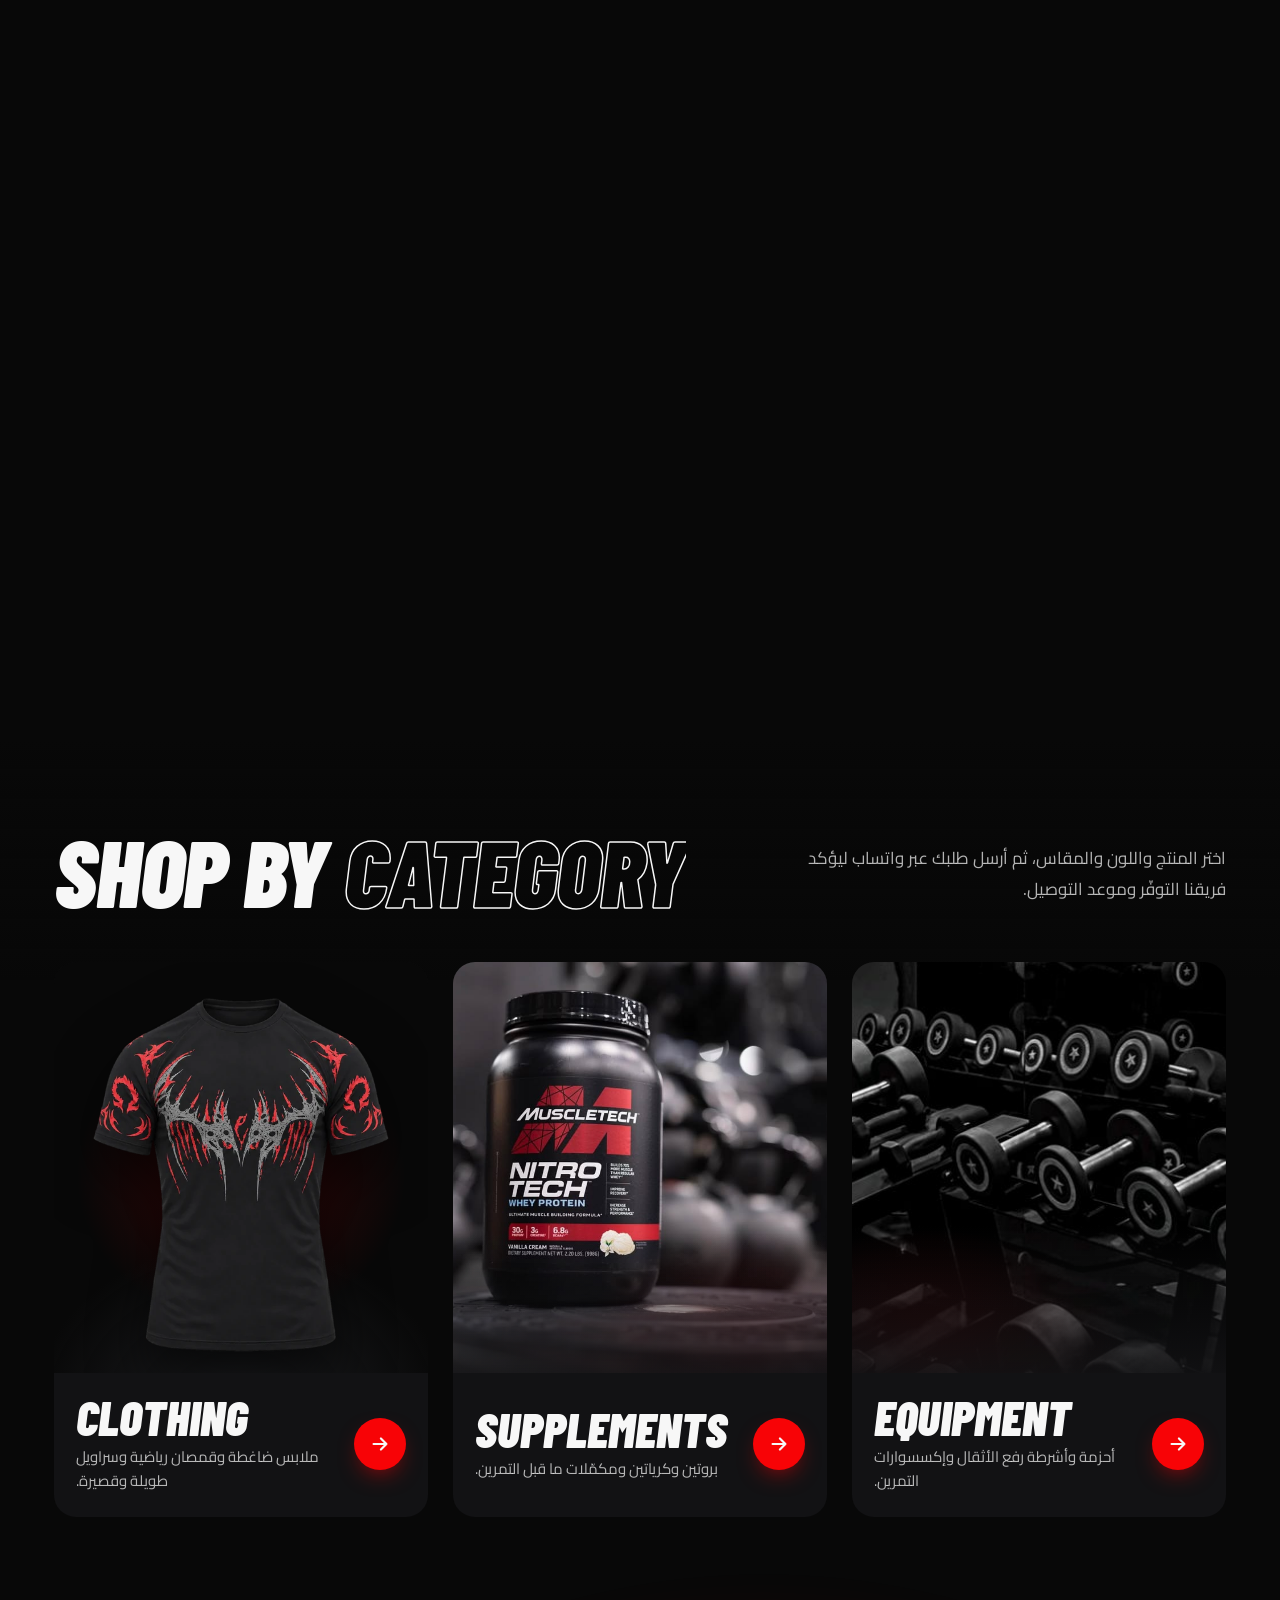
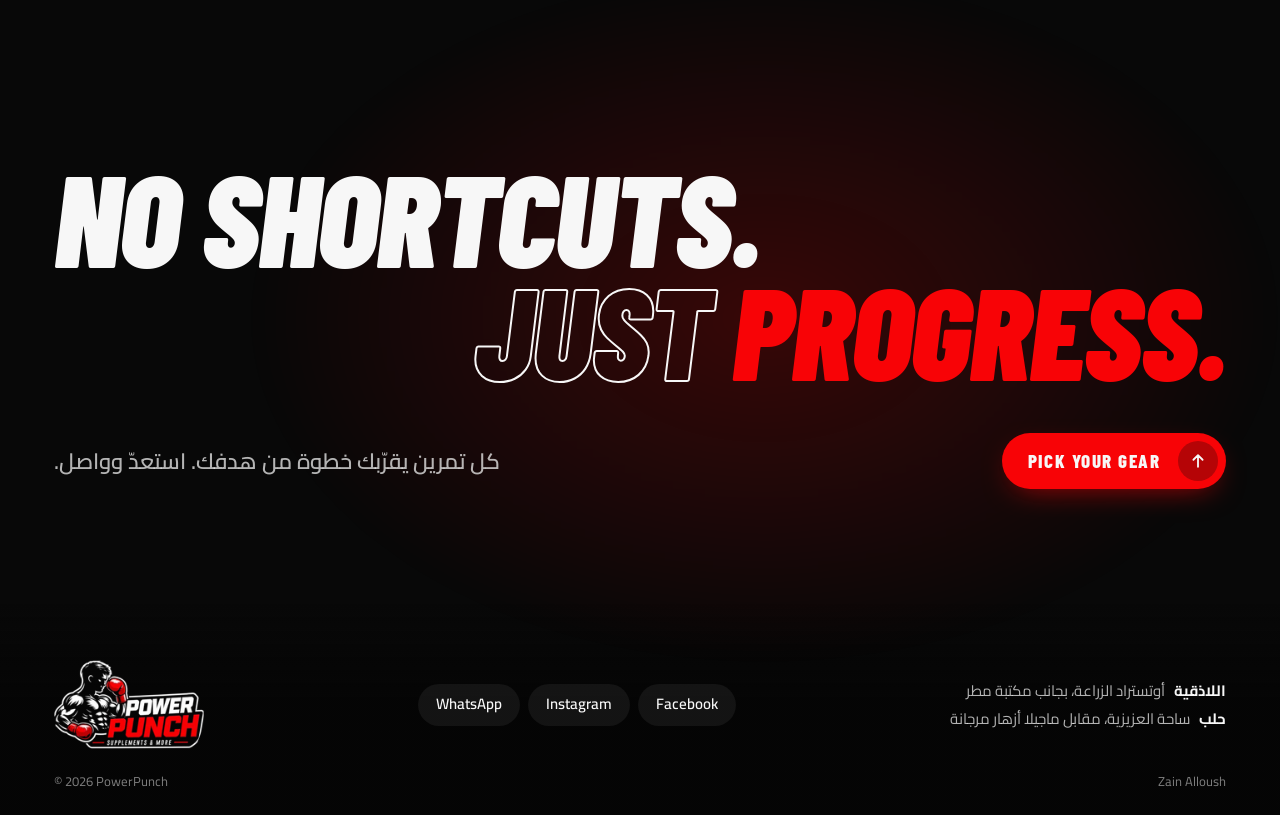
==== commit cf744bed: "Smooth scroll-driven 3D background - Fixed WebGL background (src/home-bg.js): three smoke layers at " ====
--- a/index.html
+++ b/index.html
@@ -21,6 +21,9 @@
 </head>
 <body>
 <a class="skip-link" href="#main">Skip to content</a>
+<div class="bg-fallback" aria-hidden="true"></div>
+<canvas class="bg-canvas" aria-hidden="true" data-bg></canvas>
+<div class="page-grain" aria-hidden="true"></div>
 
 <header class="site-header" data-header>
   <div class="header-inner">
@@ -166,7 +169,6 @@
 
   <section class="statement" aria-labelledby="statement-title" data-statement>
     <div class="statement-glow" aria-hidden="true"></div>
-    <div class="grain" aria-hidden="true"></div>
     <div class="container statement-inner">
       <h2 id="statement-title" class="statement-title">
         <span class="st-line st-line--1">No shortcuts.</span>
--- a/src/home.css
+++ b/src/home.css
@@ -38,6 +38,15 @@
 :focus-visible{outline:2px solid var(--red);outline-offset:4px}
 
 .container{width:min(100% - var(--gutter)*2,var(--max));margin-inline:auto}
+
+/* Page background: WebGL smoke + red light (src/home-bg.js) over a smooth CSS fallback */
+.bg-fallback{position:fixed;inset:0;z-index:-3;pointer-events:none;background:
+  radial-gradient(60% 50% at 78% 22%,rgba(248,3,6,.10),transparent 70%),
+  radial-gradient(55% 45% at 18% 78%,rgba(248,3,6,.07),transparent 70%),
+  radial-gradient(120% 90% at 50% 50%,#0d0d0e,var(--black) 70%)}
+.bg-canvas{position:fixed;inset:0;z-index:-2;width:100%;height:100%;pointer-events:none;opacity:0;transition:opacity 1.2s ease}
+.bg-canvas.is-live{opacity:1}
+.page-grain{position:fixed;inset:0;z-index:-1;pointer-events:none;background-image:var(--grain);background-size:160px;opacity:.06;mix-blend-mode:overlay}
 
 .skip-link{position:fixed;left:12px;top:12px;z-index:100;padding:10px 16px;border-radius:var(--radius-sm);background:var(--red);color:var(--white);font-weight:700;transform:translateY(-160%);transition:transform .2s}
 .skip-link:focus{transform:none}
@@ -179,7 +188,8 @@
 .js [data-reveal].is-in{opacity:1;transform:none}
 
 /* ---------- Categories ---------- */
-.categories{position:relative;padding:clamp(56px,7vw,104px) 0 clamp(72px,9vw,128px);background:linear-gradient(var(--black),#0c0c0d 30%)}
+.categories{position:relative;padding:clamp(56px,7vw,104px) 0 clamp(72px,9vw,128px)}
+.categories::before{content:"";position:absolute;inset:0 0 auto;height:min(240px,30vh);background:linear-gradient(var(--black),rgba(8,8,8,0));pointer-events:none;z-index:-1}
 .section-head{display:flex;flex-wrap:wrap;align-items:flex-end;justify-content:space-between;gap:16px 48px;margin-bottom:clamp(32px,4vw,56px)}
 .section-title{font-family:var(--display);font-style:italic;font-weight:900;text-transform:uppercase;font-size:clamp(52px,7.4vw,120px);line-height:.86;letter-spacing:-.01em}
 .section-sub{max-width:420px;font-size:17px;line-height:1.8;color:var(--text-muted);padding-bottom:.4em}
@@ -219,11 +229,8 @@
 @keyframes arrow-run{0%{transform:none}45%{transform:translateX(170%)}46%{transform:translateX(-170%)}100%{transform:none}}
 
 /* ---------- Statement ---------- */
-.statement{position:relative;isolation:isolate;overflow:hidden;padding:clamp(80px,10vw,140px) 0 clamp(72px,9vw,120px);background:var(--black);--sp:0;--si:0}
-.statement-glow{position:absolute;inset:0;z-index:-1;background:
-  radial-gradient(48% 55% at 50% 52%,rgba(248,3,6,calc(.10 + var(--si)*.20)),transparent 70%),
-  radial-gradient(30% 40% at calc(20% + var(--sp)*60%) 60%,rgba(248,3,6,.10),transparent 70%),
-  radial-gradient(90% 70% at 50% 120%,rgba(32,33,36,.9),transparent 70%)}
+.statement{position:relative;isolation:isolate;padding:clamp(80px,10vw,140px) 0 clamp(72px,9vw,120px);--sp:0;--si:0}
+.statement-glow{position:absolute;inset:-10% 0;z-index:-1;pointer-events:none;background:radial-gradient(closest-side at calc(35% + var(--sp)*30%) 50%,rgba(248,3,6,calc(.06 + var(--si)*.14)),transparent);filter:blur(10px)}
 .statement-inner{position:relative;display:grid;gap:clamp(28px,4vw,48px)}
 .statement-title{font-family:var(--display);font-style:italic;font-weight:900;text-transform:uppercase;font-size:clamp(64px,10.2vw,184px);line-height:.86;letter-spacing:-.015em}
 .st-line{display:block;white-space:nowrap}
@@ -234,7 +241,7 @@
 .statement-foot p{font-size:clamp(18px,1.8vw,22px);font-weight:600;color:var(--text-muted)}
 
 /* ---------- Footer ---------- */
-.site-footer{background:#050505;padding:36px 0 22px;color:var(--text-muted);font-size:15px}
+.site-footer{background:linear-gradient(rgba(5,5,5,0),rgba(5,5,5,.9) 45%);padding:56px 0 22px;color:var(--text-muted);font-size:15px}
 .footer-main{display:flex;flex-wrap:wrap;align-items:center;justify-content:space-between;gap:20px 40px}
 .footer-logo{display:block;width:150px;border-radius:var(--radius-sm)}
 .footer-logo img{width:100%;height:auto}
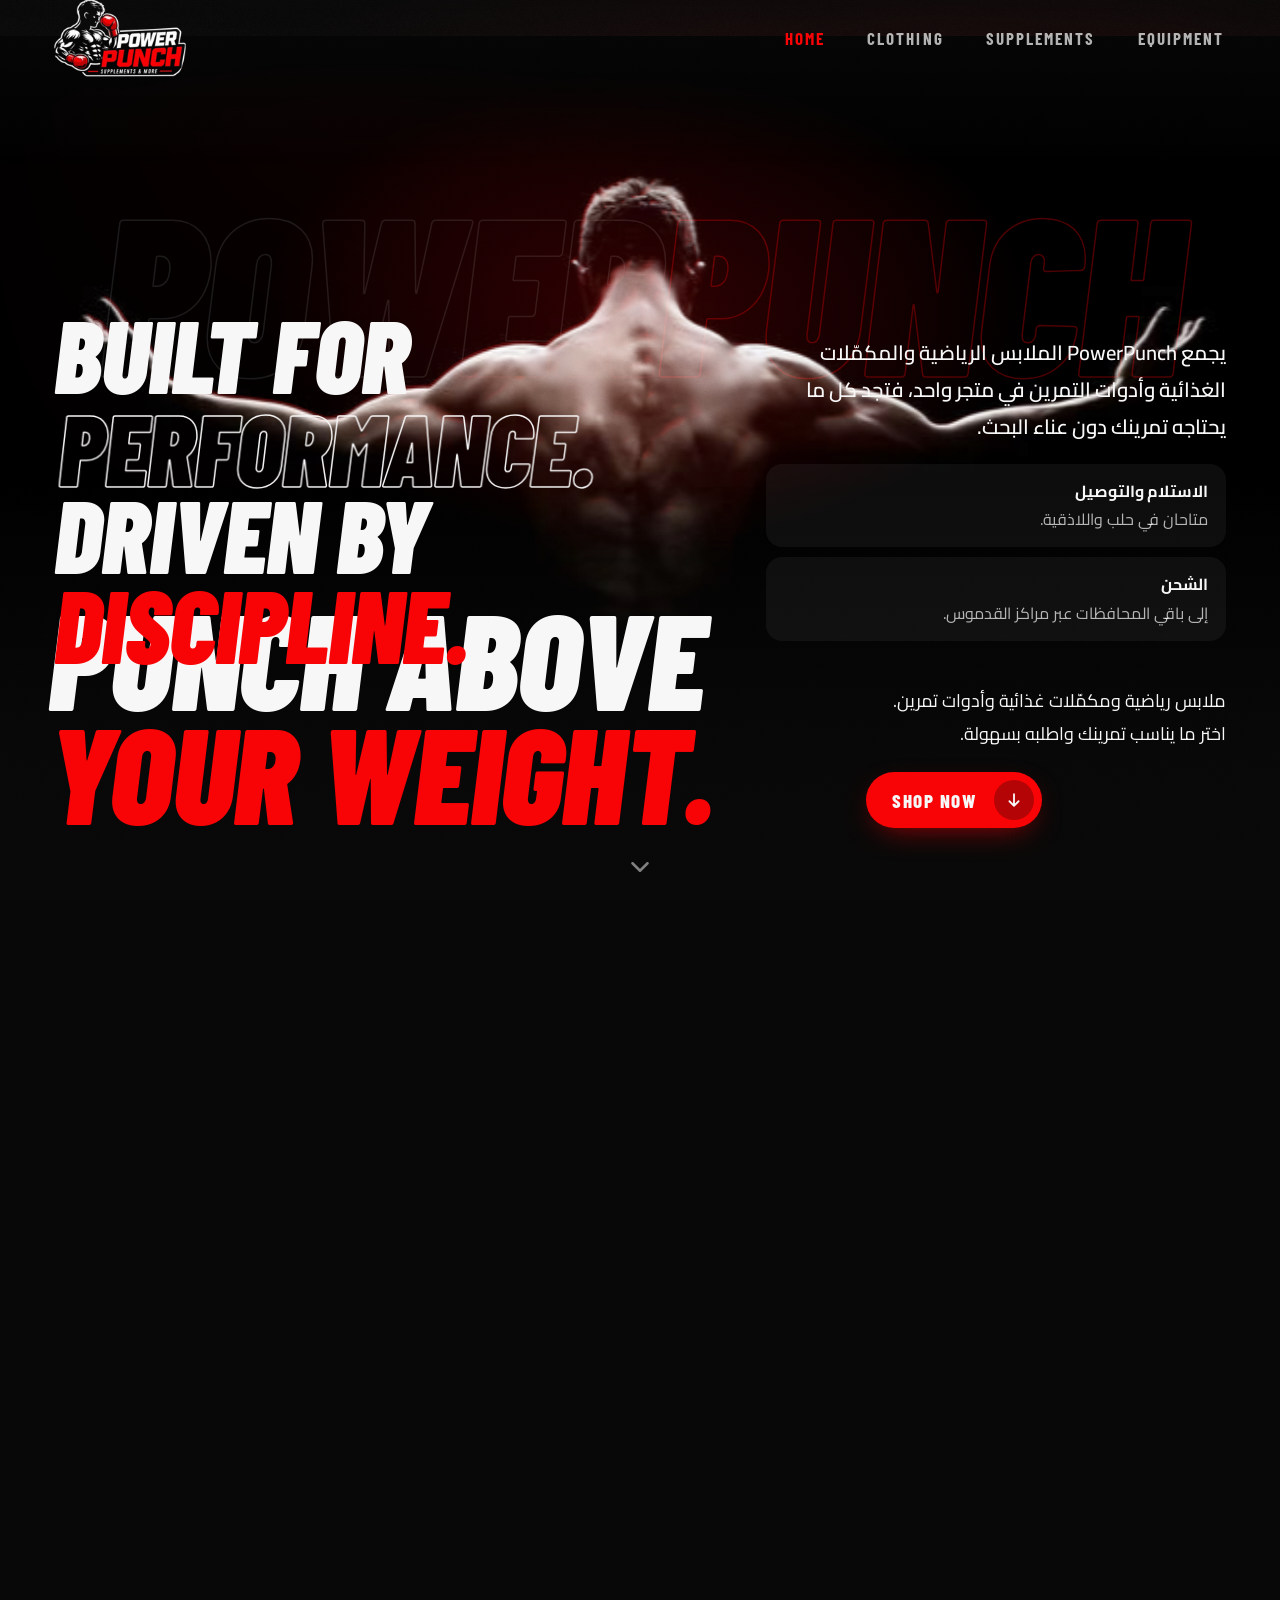
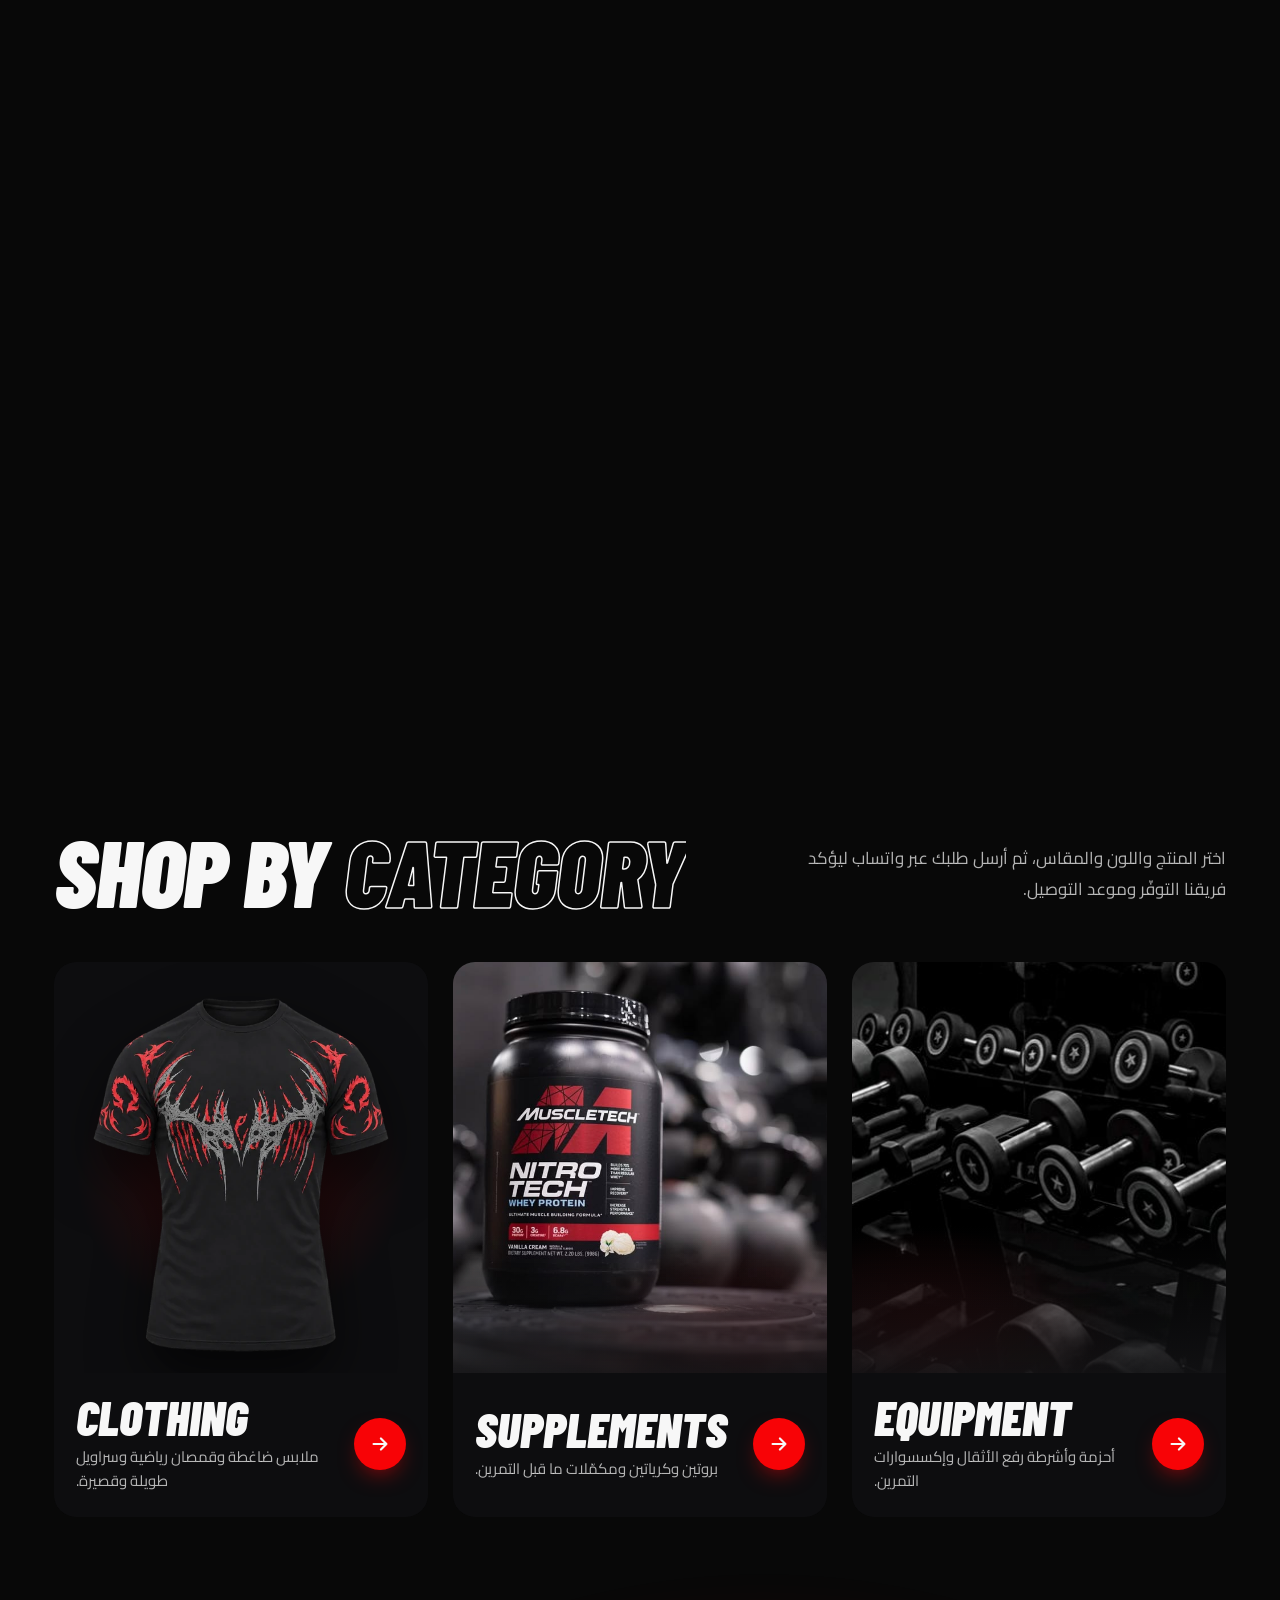
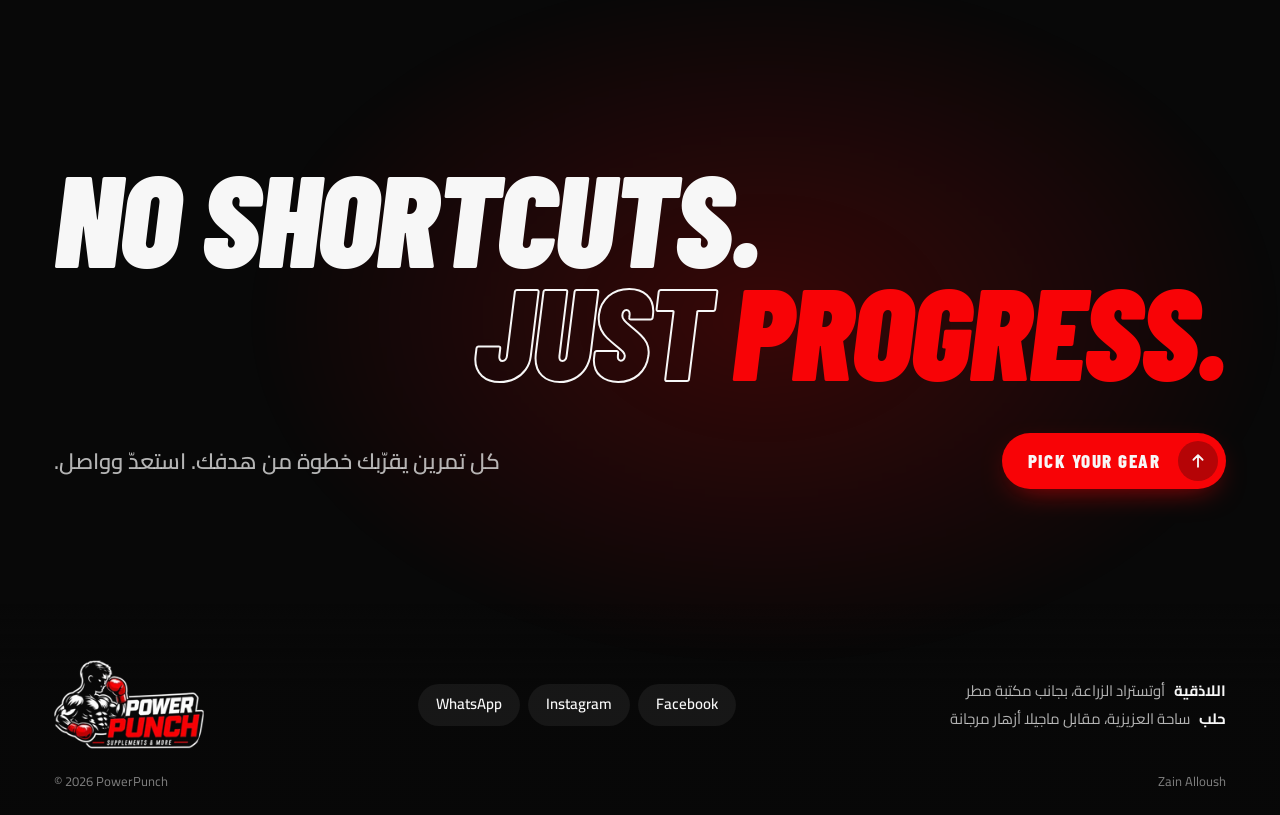
==== commit 9b29d30a: "Mobile background: remove white artifact and colour seams - Drop the SVG-turbulence grain overlay; i" ====
--- a/index.html
+++ b/index.html
@@ -23,7 +23,6 @@
 <a class="skip-link" href="#main">Skip to content</a>
 <div class="bg-fallback" aria-hidden="true"></div>
 <canvas class="bg-canvas" aria-hidden="true" data-bg></canvas>
-<div class="page-grain" aria-hidden="true"></div>
 
 <header class="site-header" data-header>
   <div class="header-inner">
--- a/src/home.css
+++ b/src/home.css
@@ -22,7 +22,7 @@
   --header-h:76px;
   --ease:cubic-bezier(.2,.75,.2,1);
   --ease-out:cubic-bezier(.16,1,.3,1);
-  --grain:url("data:image/svg+xml,%3Csvg xmlns='http://www.w3.org/2000/svg' width='160' height='160'%3E%3Cfilter id='n'%3E%3CfeTurbulence type='fractalNoise' baseFrequency='.85' numOctaves='3' stitchTiles='stitch'/%3E%3CfeColorMatrix values='0 0 0 0 1 0 0 0 0 1 0 0 0 0 1 0 0 0 .55 0'/%3E%3C/filter%3E%3Crect width='100%25' height='100%25' filter='url(%23n)'/%3E%3C/svg%3E");
+  --grain:url("../products/home/grain.png");
 }
 
 *,*::before,*::after{box-sizing:border-box}
@@ -46,7 +46,6 @@
   radial-gradient(120% 90% at 50% 50%,#0d0d0e,var(--black) 70%)}
 .bg-canvas{position:fixed;inset:0;z-index:-2;width:100%;height:100%;pointer-events:none;opacity:0;transition:opacity 1.2s ease}
 .bg-canvas.is-live{opacity:1}
-.page-grain{position:fixed;inset:0;z-index:-1;pointer-events:none;background-image:var(--grain);background-size:160px;opacity:.06;mix-blend-mode:overlay}
 
 .skip-link{position:fixed;left:12px;top:12px;z-index:100;padding:10px 16px;border-radius:var(--radius-sm);background:var(--red);color:var(--white);font-weight:700;transform:translateY(-160%);transition:transform .2s}
 .skip-link:focus{transform:none}
@@ -96,8 +95,8 @@
 .hero-track{position:relative;--p:0;--out:clamp(0,calc(var(--p)/.5),1);--in:clamp(0,calc((var(--p) - .38)/.42),1)}
 .hero-pin{position:relative}
 
-.hero{position:relative;min-height:100vh;min-height:100svh;display:grid;grid-template-rows:1fr auto;isolation:isolate;overflow:hidden;background:var(--black);--px:0;--py:0}
-.hero-stage{position:absolute;inset:0;z-index:0;background:var(--black)}
+.hero{position:relative;min-height:100vh;min-height:100svh;display:grid;grid-template-rows:1fr auto;isolation:isolate;overflow:hidden;--px:0;--py:0}
+.hero-stage{position:absolute;inset:0;z-index:0}
 .hero-stage::after{content:"";position:absolute;inset:0;background:var(--black);opacity:calc(var(--in)*.45);pointer-events:none}
 .hero-layer{position:absolute;inset:0;will-change:transform}
 .hero-layer--glow{transform:translate3d(calc(var(--px)*-6px),calc(var(--py)*-6px),0) scale(calc(1 + var(--out)*.35))}
@@ -189,14 +188,13 @@
 
 /* ---------- Categories ---------- */
 .categories{position:relative;padding:clamp(56px,7vw,104px) 0 clamp(72px,9vw,128px)}
-.categories::before{content:"";position:absolute;inset:0 0 auto;height:min(240px,30vh);background:linear-gradient(var(--black),rgba(8,8,8,0));pointer-events:none;z-index:-1}
 .section-head{display:flex;flex-wrap:wrap;align-items:flex-end;justify-content:space-between;gap:16px 48px;margin-bottom:clamp(32px,4vw,56px)}
 .section-title{font-family:var(--display);font-style:italic;font-weight:900;text-transform:uppercase;font-size:clamp(52px,7.4vw,120px);line-height:.86;letter-spacing:-.01em}
 .section-sub{max-width:420px;font-size:17px;line-height:1.8;color:var(--text-muted);padding-bottom:.4em}
 .section-title em{color:transparent;-webkit-text-stroke:1.5px var(--white)}
 
 .category-grid{display:grid;grid-template-columns:repeat(3,minmax(0,1fr));gap:clamp(16px,2vw,28px)}
-.cat-card{--rx:0deg;--ry:0deg;--lx:50%;--ly:30%;--glow:0;position:relative;display:flex;flex-direction:column;height:100%;border-radius:var(--radius-lg);background:var(--surface);transform:perspective(1100px) rotateX(var(--rx)) rotateY(var(--ry));transform-style:preserve-3d;transition:transform .7s var(--ease),box-shadow .5s var(--ease)}
+.cat-card{--rx:0deg;--ry:0deg;--lx:50%;--ly:30%;--glow:0;position:relative;display:flex;flex-direction:column;height:100%;border-radius:var(--radius-lg);background:rgba(18,18,20,.66);-webkit-backdrop-filter:blur(12px) saturate(1.1);backdrop-filter:blur(12px) saturate(1.1);transform:perspective(1100px) rotateX(var(--rx)) rotateY(var(--ry));transform-style:preserve-3d;transition:transform .7s var(--ease),box-shadow .5s var(--ease)}
 .cat-card.is-tracking{--depth:1;transition:transform .14s linear,box-shadow .5s var(--ease)}
 .cat-card::before{content:"";position:absolute;inset:0;z-index:3;pointer-events:none;border-radius:inherit;padding:1.5px;background:radial-gradient(260px circle at var(--lx) var(--ly),var(--red),transparent 70%);-webkit-mask:linear-gradient(#000 0 0) content-box,linear-gradient(#000 0 0);-webkit-mask-composite:xor;mask:linear-gradient(#000 0 0) content-box exclude,linear-gradient(#000 0 0);opacity:var(--glow);transition:opacity .4s}
 .cat-media{position:relative;display:block;aspect-ratio:4/4.4;overflow:hidden;border-radius:var(--radius-lg) var(--radius-lg) 0 0;background:var(--black)}
@@ -210,7 +208,7 @@
 .cat-arrow{display:grid;place-items:center;width:52px;height:52px;flex:none;border-radius:50%;background:var(--red);overflow:hidden;box-shadow:0 10px 24px -10px rgba(248,3,6,.8);transition:transform .5s var(--ease)}
 .cat-arrow svg{width:22px;height:22px;fill:none;stroke:var(--white);stroke-width:2.4;stroke-linecap:round;stroke-linejoin:round}
 
-.cat-card--clothing .cat-media{background:radial-gradient(55% 45% at 50% 52%,rgba(248,3,6,.26),rgba(248,3,6,.06) 60%,transparent 80%),radial-gradient(80% 60% at 50% 110%,rgba(32,33,36,.9),transparent 70%),var(--black)}
+.cat-card--clothing .cat-media{background:radial-gradient(55% 45% at 50% 52%,rgba(248,3,6,.24),rgba(248,3,6,.05) 60%,transparent 80%)}
 .cat-card--clothing .cat-media img{object-fit:contain;padding:9% 9% 5%;transform:scale(1);filter:drop-shadow(0 24px 28px rgba(0,0,0,.65))}
 .cat-card--supplements .cat-media img{object-position:30% 50%}
 .cat-card--supplements .cat-media::after{background:linear-gradient(to top,rgba(18,18,20,.9),transparent 34%),radial-gradient(70% 50% at 80% 100%,rgba(248,3,6,.2),transparent 70%)}
@@ -229,7 +227,7 @@
 @keyframes arrow-run{0%{transform:none}45%{transform:translateX(170%)}46%{transform:translateX(-170%)}100%{transform:none}}
 
 /* ---------- Statement ---------- */
-.statement{position:relative;isolation:isolate;padding:clamp(80px,10vw,140px) 0 clamp(72px,9vw,120px);--sp:0;--si:0}
+.statement{position:relative;isolation:isolate;overflow-x:clip;padding:clamp(80px,10vw,140px) 0 clamp(72px,9vw,120px);--sp:0;--si:0}
 .statement-glow{position:absolute;inset:-10% 0;z-index:-1;pointer-events:none;background:radial-gradient(closest-side at calc(35% + var(--sp)*30%) 50%,rgba(248,3,6,calc(.06 + var(--si)*.14)),transparent);filter:blur(10px)}
 .statement-inner{position:relative;display:grid;gap:clamp(28px,4vw,48px)}
 .statement-title{font-family:var(--display);font-style:italic;font-weight:900;text-transform:uppercase;font-size:clamp(64px,10.2vw,184px);line-height:.86;letter-spacing:-.015em}
@@ -241,7 +239,7 @@
 .statement-foot p{font-size:clamp(18px,1.8vw,22px);font-weight:600;color:var(--text-muted)}
 
 /* ---------- Footer ---------- */
-.site-footer{background:linear-gradient(rgba(5,5,5,0),rgba(5,5,5,.9) 45%);padding:56px 0 22px;color:var(--text-muted);font-size:15px}
+.site-footer{background:linear-gradient(rgba(8,8,8,0),rgba(8,8,8,.72) 40%);padding:56px 0 22px;color:var(--text-muted);font-size:15px}
 .footer-main{display:flex;flex-wrap:wrap;align-items:center;justify-content:space-between;gap:20px 40px}
 .footer-logo{display:block;width:150px;border-radius:var(--radius-sm)}
 .footer-logo img{width:100%;height:auto}
@@ -264,7 +262,7 @@
   .menu{display:block}
   .site-logo{width:112px}
 
-  .hero{grid-template-rows:minmax(min(84vw,46svh),1fr) auto;padding-top:var(--header-h)}
+  .hero{grid-template-rows:minmax(0,1fr) auto;padding-top:var(--header-h)}
   .hero-stage{position:relative;grid-row:1;inset:auto}
   .hero-layer--word{display:none}
   /* Tighter editorial crop on small screens: shoulders and back fill the frame */
@@ -273,15 +271,21 @@
   .hero-floor{bottom:-30%;height:60%}
   .hero-shade{background:linear-gradient(to top,var(--black) 0%,rgba(8,8,8,0) 30%),radial-gradient(120% 90% at 50% 50%,transparent 60%,rgba(8,8,8,.7) 100%)}
   .hero-content{grid-row:2;gap:22px;padding-bottom:max(48px,env(safe-area-inset-bottom));margin-top:-12vw}
-  .hero-title{font-size:clamp(60px,17vw,128px)}
+  .hero-title{font-size:clamp(44px,min(15.5vw,8.5svh),128px)}
   .hero-intro{font-size:17px}
   .hero-aside .btn{justify-self:stretch;justify-content:space-between}
 
   .brand-inner{grid-template-columns:1fr}
-  .brand-title{font-size:clamp(48px,14vw,96px)}
+  .brand-title{font-size:clamp(38px,min(13vw,8svh),96px)}
+  .brand-inner{gap:clamp(18px,3svh,28px)}
+  .brand-copy{font-size:clamp(15px,2.3svh,18px)}
+  .brand-delivery li{padding:clamp(8px,1.4svh,14px) 16px}
+  .brand-delivery b,.brand-delivery span{font-size:clamp(14px,2svh,16px)}
   .brand-text{justify-self:stretch;max-width:none}
 
-  .category-grid{grid-template-columns:1fr;gap:18px}
+  .category-grid{grid-template-columns:minmax(0,1fr);gap:18px}
+  .cat-title{font-size:clamp(32px,10.5vw,56px)}
+  .cat-body{padding:18px 18px 20px}
   .cat-media,.cat-light{aspect-ratio:5/4}
   .cat-card--supplements .cat-media img{object-position:50% 40%}
   .cat-card--equipment .cat-media img{object-position:60% 50%}
@@ -293,7 +297,7 @@
 }
 
 @media (min-width:601px) and (max-width:900px){
-  .category-grid{grid-template-columns:1fr 1fr}
+  .category-grid{grid-template-columns:repeat(2,minmax(0,1fr))}
   .category-item:last-child{grid-column:1/-1}
   .category-item:last-child .cat-media,.category-item:last-child .cat-light{aspect-ratio:16/8}
 }
@@ -303,6 +307,15 @@
   .footer-main{flex-direction:column;align-items:flex-start;gap:18px}
   .footer-logo{width:128px}
   .footer-centers{font-size:14px}
+}
+
+/* Short phones: tighter hero so the button never falls off screen */
+@media (max-width:900px) and (max-height:700px){
+  .hero-content{gap:14px;padding-bottom:20px;margin-top:-4vw}
+  .hero-aside{gap:14px}
+  .hero-intro{font-size:15px;line-height:1.7}
+  .btn{min-height:50px}
+  .scroll-hint{display:none}
 }
 
 @media (max-height:560px) and (min-width:700px){
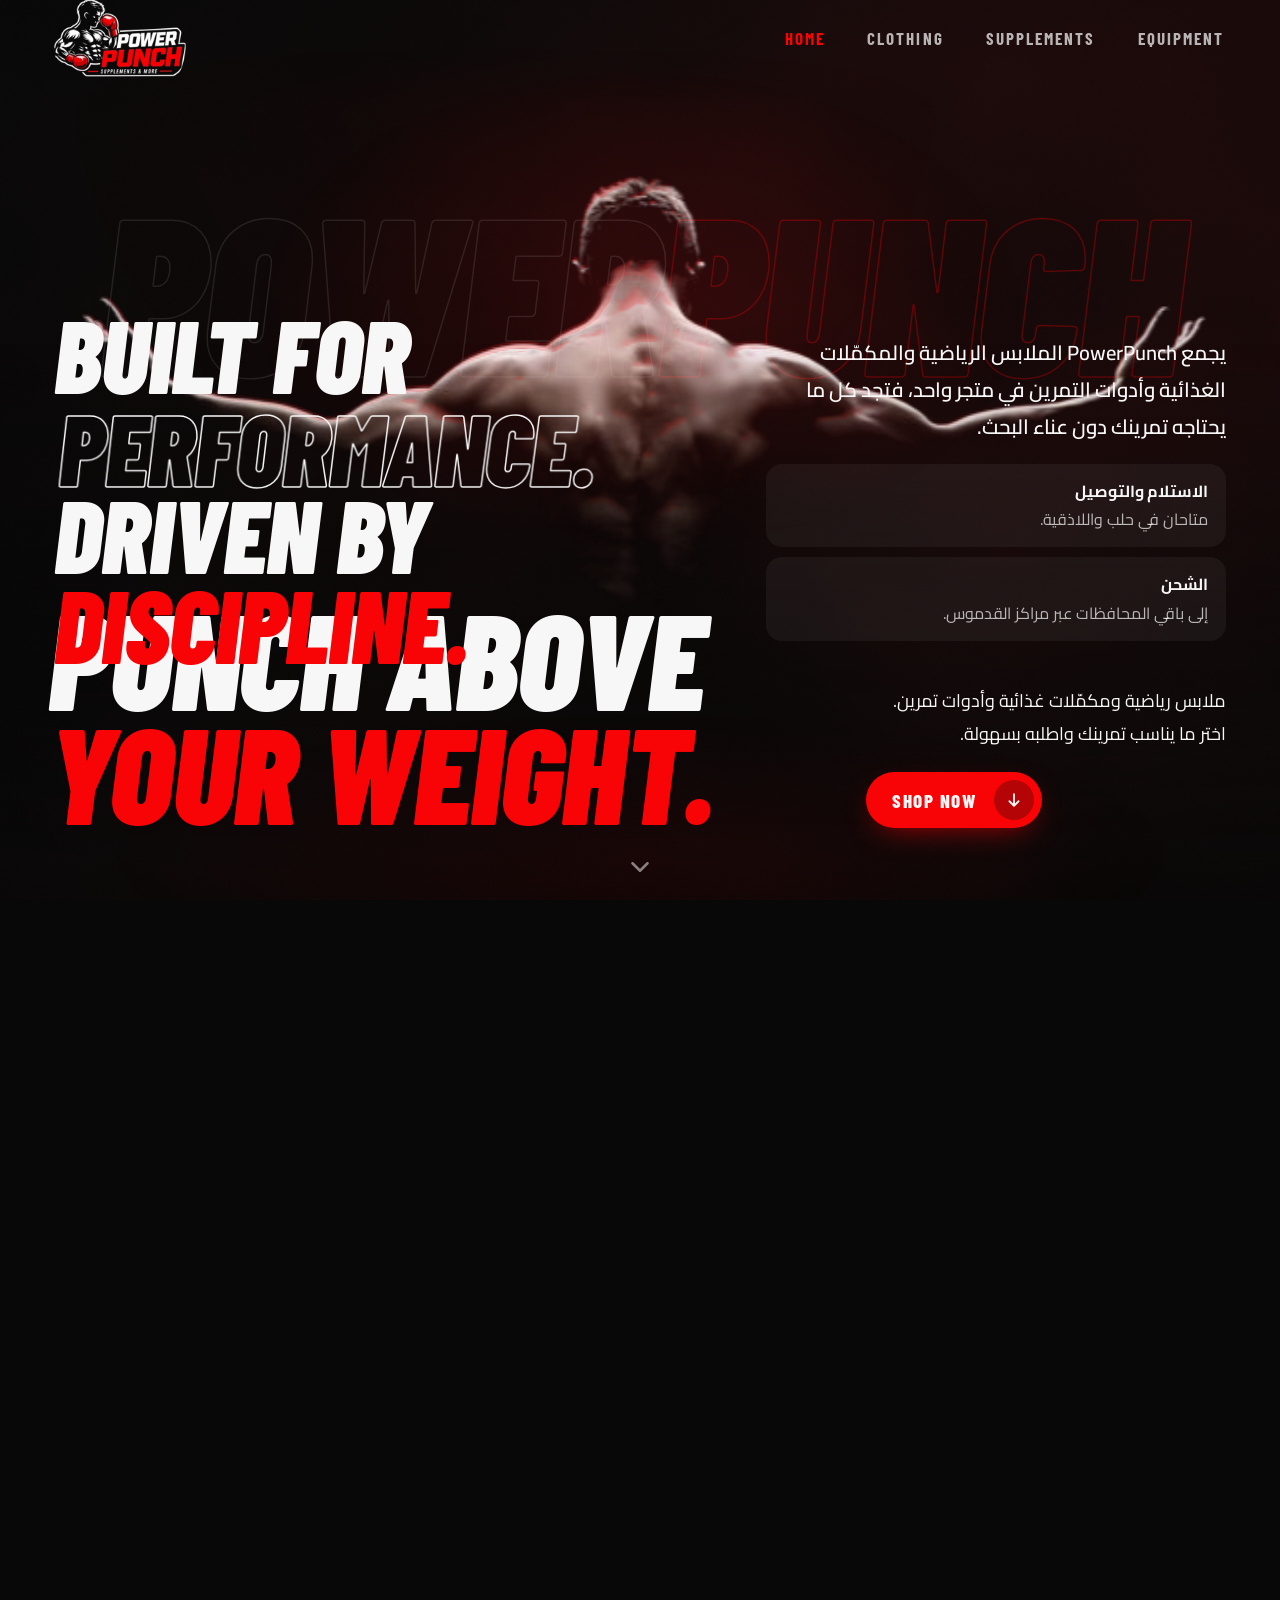
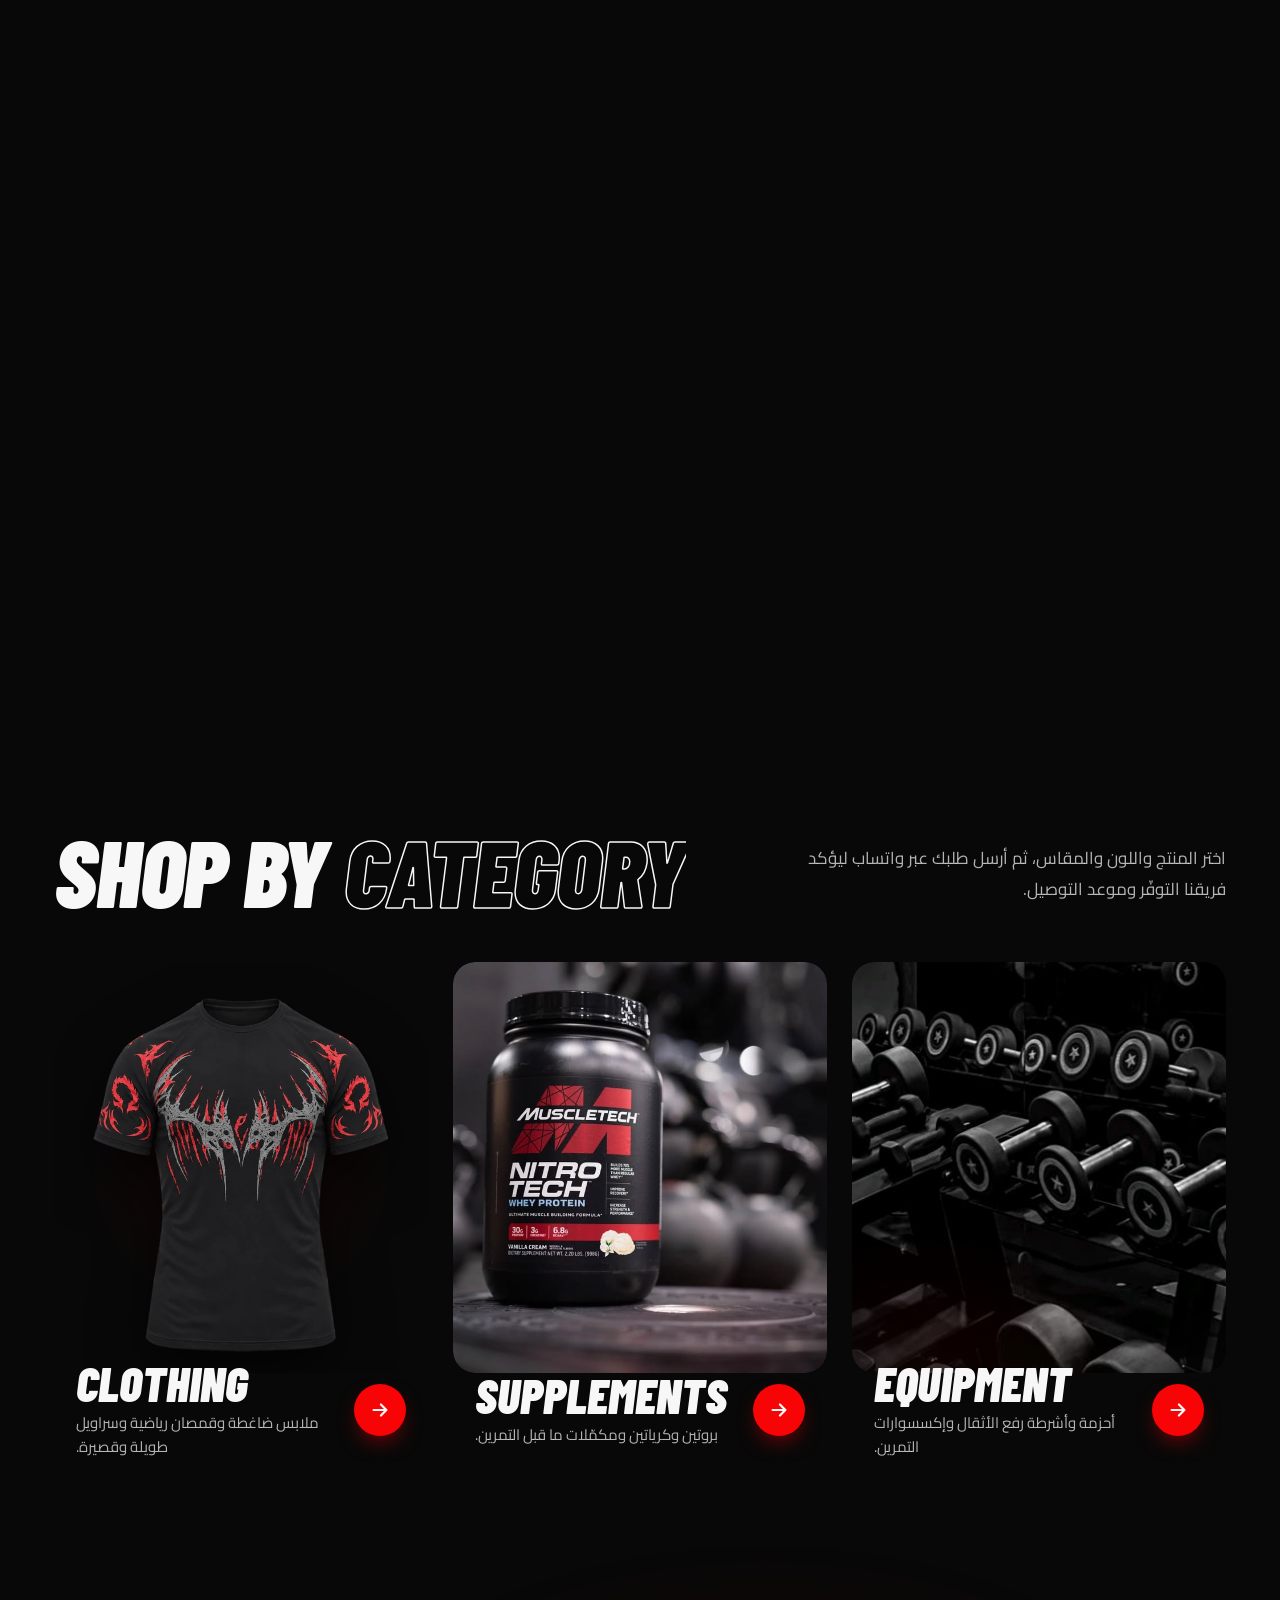
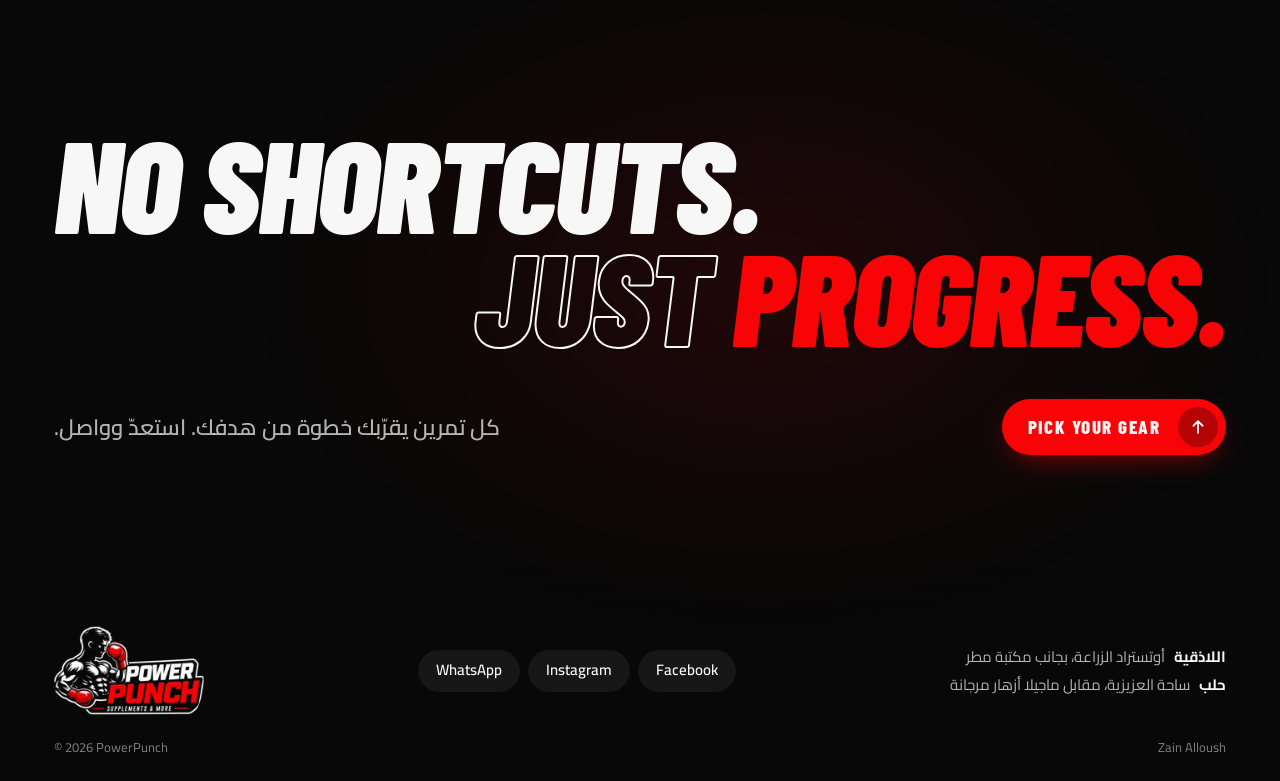
==== commit 27688a62: "Calmer red and seamless image edges - Lower the red in the page background, hero glow and card glows" ====
--- a/index.html
+++ b/index.html
@@ -10,7 +10,7 @@
 <link rel="icon" type="image/png" sizes="32x32" href="products/powerpunch-favicon-32.png">
 <link rel="icon" type="image/png" sizes="48x48" href="products/powerpunch-favicon-48.png">
 <link rel="apple-touch-icon" sizes="180x180" href="products/powerpunch-favicon-180.png">
-<link rel="preload" as="image" href="products/home/hero-athlete.jpg" fetchpriority="high">
+<link rel="preload" as="image" href="products/home/hero-athlete.webp" fetchpriority="high">
 <link rel="preconnect" href="https://fonts.googleapis.com">
 <link rel="preconnect" href="https://fonts.gstatic.com" crossorigin>
 <link rel="stylesheet" href="https://fonts.googleapis.com/css2?family=Barlow+Condensed:ital,wght@0,600;0,700;0,800;1,700;1,800;1,900&family=Cairo:wght@400;600;700&display=swap">
@@ -63,13 +63,12 @@
           <div class="hero-layer hero-layer--athlete">
             <div class="hero-athlete">
               <div class="hero-athlete-inner">
-                <img class="hero-photo" src="products/home/hero-athlete.jpg" width="736" height="414" alt="Athlete with arms spread wide, back and shoulders lit against a black background" fetchpriority="high" decoding="async" data-hero-photo>
+                <img class="hero-photo" src="products/home/hero-athlete.webp" data-light-src="products/home/hero-athlete.jpg" width="736" height="414" alt="Athlete with arms spread wide, back and shoulders lit against a black background" fetchpriority="high" decoding="async" data-hero-photo>
                 <canvas class="hero-light" aria-hidden="true" data-hero-light></canvas>
               </div>
             </div>
           </div>
           <div class="hero-shade" aria-hidden="true"></div>
-          <div class="grain" aria-hidden="true"></div>
         </div>
 
         <div class="hero-content container">
--- a/src/home.css
+++ b/src/home.css
@@ -22,7 +22,6 @@
   --header-h:76px;
   --ease:cubic-bezier(.2,.75,.2,1);
   --ease-out:cubic-bezier(.16,1,.3,1);
-  --grain:url("../products/home/grain.png");
 }
 
 *,*::before,*::after{box-sizing:border-box}
@@ -41,8 +40,8 @@
 
 /* Page background: WebGL smoke + red light (src/home-bg.js) over a smooth CSS fallback */
 .bg-fallback{position:fixed;inset:0;z-index:-3;pointer-events:none;background:
-  radial-gradient(60% 50% at 78% 22%,rgba(248,3,6,.10),transparent 70%),
-  radial-gradient(55% 45% at 18% 78%,rgba(248,3,6,.07),transparent 70%),
+  radial-gradient(60% 50% at 78% 22%,rgba(248,3,6,.05),transparent 70%),
+  radial-gradient(55% 45% at 18% 78%,rgba(248,3,6,.035),transparent 70%),
   radial-gradient(120% 90% at 50% 50%,#0d0d0e,var(--black) 70%)}
 .bg-canvas{position:fixed;inset:0;z-index:-2;width:100%;height:100%;pointer-events:none;opacity:0;transition:opacity 1.2s ease}
 .bg-canvas.is-live{opacity:1}
@@ -65,7 +64,7 @@
 
 /* ---------- Header ---------- */
 .site-header{position:fixed;inset:0 0 auto;z-index:50;transition:background-color .4s,transform .45s var(--ease)}
-.site-header.is-scrolled{background:rgba(8,8,8,.82);-webkit-backdrop-filter:blur(14px) saturate(1.2);backdrop-filter:blur(14px) saturate(1.2)}
+.site-header.is-scrolled{background:linear-gradient(rgba(8,8,8,.86),rgba(8,8,8,.5) 60%,rgba(8,8,8,0))}
 .site-header.is-hidden{transform:translateY(-100%)}
 .header-inner{display:flex;align-items:center;justify-content:space-between;gap:24px;height:var(--header-h);width:min(100% - var(--gutter)*2,1600px);margin-inline:auto}
 .site-logo{display:block;width:132px;flex:none;border-radius:var(--radius-sm)}
@@ -97,28 +96,24 @@
 
 .hero{position:relative;min-height:100vh;min-height:100svh;display:grid;grid-template-rows:1fr auto;isolation:isolate;overflow:hidden;--px:0;--py:0}
 .hero-stage{position:absolute;inset:0;z-index:0}
-.hero-stage::after{content:"";position:absolute;inset:0;background:var(--black);opacity:calc(var(--in)*.45);pointer-events:none}
+
 .hero-layer{position:absolute;inset:0;will-change:transform}
 .hero-layer--glow{transform:translate3d(calc(var(--px)*-6px),calc(var(--py)*-6px),0) scale(calc(1 + var(--out)*.35))}
 .hero-layer--word{display:grid;place-items:center;align-content:start;padding-top:clamp(120px,22vh,240px);transform:perspective(1000px) translate3d(calc(var(--px)*-14px),calc(var(--py)*-10px),calc(var(--out)*-260px)) scale(calc(1 + var(--out)*.25));opacity:calc(1 - var(--out)*1.3)}
-.hero-layer--athlete{mix-blend-mode:lighten;transform-origin:50% 38%;opacity:calc(1 - var(--out)*.8);transform:perspective(1200px) translate3d(calc(var(--px)*16px),calc(var(--py)*10px - var(--out)*5vh),calc(var(--out)*240px)) rotateX(calc(var(--out)*20deg + var(--py)*-3deg)) rotateY(calc(var(--px)*4deg))}
-
-.hero-glow{position:absolute;left:50%;top:clamp(24px,4vh,72px);width:min(168vh,112vw);aspect-ratio:736/414;transform:translateX(-50%);background:radial-gradient(36% 40% at 50% 34%,rgba(248,3,6,.19),rgba(248,3,6,.06) 55%,transparent 75%)}
-.hero-floor{position:absolute;left:50%;bottom:-18vh;width:120vw;height:46vh;transform:translateX(-50%);background:radial-gradient(50% 50% at 50% 50%,rgba(248,3,6,.16),transparent 70%)}
+.hero-layer--athlete{transform-origin:50% 38%;opacity:calc(1 - var(--out)*.8 - var(--in)*.15);transform:perspective(1200px) translate3d(calc(var(--px)*16px),calc(var(--py)*10px - var(--out)*5vh),calc(var(--out)*240px)) rotateX(calc(var(--out)*20deg + var(--py)*-3deg)) rotateY(calc(var(--px)*4deg))}
+
+.hero-glow{position:absolute;left:50%;top:clamp(24px,4vh,72px);width:min(168vh,112vw);aspect-ratio:736/414;transform:translateX(-50%);background:radial-gradient(36% 40% at 50% 34%,rgba(248,3,6,.10),rgba(248,3,6,.03) 55%,transparent 75%)}
+.hero-floor{position:absolute;left:50%;bottom:-18vh;width:120vw;height:46vh;transform:translateX(-50%);background:radial-gradient(50% 50% at 50% 50%,rgba(248,3,6,.07),transparent 70%)}
 .hero-word{font-family:var(--display);font-style:italic;font-weight:900;font-size:min(17.5vw,34vh);line-height:.8;letter-spacing:-.01em;color:transparent;-webkit-text-stroke:1.5px rgba(247,247,247,.10);white-space:nowrap;user-select:none}
 .hero-word span{-webkit-text-stroke-color:rgba(248,3,6,.3)}
 
 .hero-athlete{position:absolute;left:50%;top:clamp(24px,4vh,72px);width:min(168vh,112vw);aspect-ratio:736/414;transform:translateX(-50%)}
 .hero-athlete-inner{position:absolute;inset:0}
 .hero-photo{width:100%;height:100%;object-fit:cover}
-.hero-light{position:absolute;inset:0;width:100%;height:100%;mix-blend-mode:screen;opacity:0;transition:opacity 1.2s ease;pointer-events:none}
+.hero-light{position:absolute;inset:0;width:100%;height:100%;opacity:0;transition:opacity 1.2s ease;pointer-events:none}
 .hero-light.is-live{opacity:1}
 
-.hero-shade{position:absolute;inset:0;background:
-  linear-gradient(to top,var(--black) 0%,rgba(8,8,8,.9) 16%,rgba(8,8,8,0) 46%),
-  linear-gradient(to bottom,rgba(8,8,8,.75) 0,rgba(8,8,8,0) 18%),
-  radial-gradient(120% 90% at 50% 40%,transparent 55%,rgba(8,8,8,.85) 100%)}
-.grain{position:absolute;inset:0;background-image:var(--grain);background-size:160px;opacity:.07;mix-blend-mode:overlay;pointer-events:none}
+.hero-shade{position:absolute;inset:0;background:linear-gradient(to bottom,transparent 38%,rgba(8,8,8,.42) 76%,transparent 100%);pointer-events:none}
 
 .hero-content{position:relative;z-index:2;grid-row:2;display:grid;grid-template-columns:minmax(0,1fr) minmax(280px,360px);align-items:end;gap:clamp(24px,4vw,72px);padding-bottom:clamp(40px,8vh,92px)}
 .hero-title{font-family:var(--display);font-style:italic;font-weight:900;text-transform:uppercase;font-size:clamp(72px,min(10.6vw,18vh),204px);line-height:.84;letter-spacing:-.012em;margin-left:-.04em}
@@ -194,29 +189,29 @@
 .section-title em{color:transparent;-webkit-text-stroke:1.5px var(--white)}
 
 .category-grid{display:grid;grid-template-columns:repeat(3,minmax(0,1fr));gap:clamp(16px,2vw,28px)}
-.cat-card{--rx:0deg;--ry:0deg;--lx:50%;--ly:30%;--glow:0;position:relative;display:flex;flex-direction:column;height:100%;border-radius:var(--radius-lg);background:rgba(18,18,20,.66);-webkit-backdrop-filter:blur(12px) saturate(1.1);backdrop-filter:blur(12px) saturate(1.1);transform:perspective(1100px) rotateX(var(--rx)) rotateY(var(--ry));transform-style:preserve-3d;transition:transform .7s var(--ease),box-shadow .5s var(--ease)}
+.cat-card{--rx:0deg;--ry:0deg;--lx:50%;--ly:30%;--glow:0;position:relative;display:flex;flex-direction:column;height:100%;border-radius:var(--radius-lg);transform:perspective(1100px) rotateX(var(--rx)) rotateY(var(--ry));transform-style:preserve-3d;transition:transform .7s var(--ease),box-shadow .5s var(--ease)}
 .cat-card.is-tracking{--depth:1;transition:transform .14s linear,box-shadow .5s var(--ease)}
 .cat-card::before{content:"";position:absolute;inset:0;z-index:3;pointer-events:none;border-radius:inherit;padding:1.5px;background:radial-gradient(260px circle at var(--lx) var(--ly),var(--red),transparent 70%);-webkit-mask:linear-gradient(#000 0 0) content-box,linear-gradient(#000 0 0);-webkit-mask-composite:xor;mask:linear-gradient(#000 0 0) content-box exclude,linear-gradient(#000 0 0);opacity:var(--glow);transition:opacity .4s}
-.cat-media{position:relative;display:block;aspect-ratio:4/4.4;overflow:hidden;border-radius:var(--radius-lg) var(--radius-lg) 0 0;background:var(--black)}
+.cat-media{position:relative;display:block;aspect-ratio:4/4.4;overflow:hidden;border-radius:var(--radius-lg);background:transparent;-webkit-mask-image:radial-gradient(130% 112% at 50% 36%,#000 52%,transparent 80%);mask-image:radial-gradient(130% 112% at 50% 36%,#000 52%,transparent 80%)}
 .cat-media img{width:100%;height:100%;object-fit:cover;transform:scale(1.02);transition:transform 1.2s var(--ease-out)}
 .cat-media::after{content:"";position:absolute;inset:0;pointer-events:none}
-.cat-light{position:absolute;left:0;right:0;top:0;aspect-ratio:4/4.4;border-radius:var(--radius-lg) var(--radius-lg) 0 0;pointer-events:none;z-index:1;background:radial-gradient(420px circle at var(--lx) var(--ly),rgba(247,247,247,.14),transparent 55%);mix-blend-mode:screen;opacity:var(--glow);transition:opacity .5s}
-.cat-body{position:relative;z-index:2;flex:1;display:flex;align-items:center;justify-content:space-between;gap:16px;padding:22px 22px 24px;transform:translateZ(calc(var(--depth,0)*16px));transition:transform .6s var(--ease)}
+.cat-light{position:absolute;left:0;right:0;top:0;aspect-ratio:4/4.4;border-radius:var(--radius-lg);pointer-events:none;z-index:1;background:radial-gradient(420px circle at var(--lx) var(--ly),rgba(247,247,247,.14),transparent 55%);mix-blend-mode:screen;opacity:var(--glow);transition:opacity .5s}
+.cat-body{position:relative;z-index:2;flex:1;margin-top:-34px;display:flex;align-items:center;justify-content:space-between;gap:16px;padding:22px 22px 24px;transform:translateZ(calc(var(--depth,0)*16px));transition:transform .6s var(--ease)}
 .cat-text{display:grid;gap:6px;min-width:0}
 .cat-title{font-family:var(--display);font-style:italic;font-weight:900;text-transform:uppercase;font-size:clamp(40px,3.8vw,62px);line-height:.9}
 .cat-desc{color:var(--text-muted);font-size:15px;line-height:1.6;text-align:left}
 .cat-arrow{display:grid;place-items:center;width:52px;height:52px;flex:none;border-radius:50%;background:var(--red);overflow:hidden;box-shadow:0 10px 24px -10px rgba(248,3,6,.8);transition:transform .5s var(--ease)}
 .cat-arrow svg{width:22px;height:22px;fill:none;stroke:var(--white);stroke-width:2.4;stroke-linecap:round;stroke-linejoin:round}
 
-.cat-card--clothing .cat-media{background:radial-gradient(55% 45% at 50% 52%,rgba(248,3,6,.24),rgba(248,3,6,.05) 60%,transparent 80%)}
+.cat-card--clothing .cat-media{background:radial-gradient(55% 45% at 50% 52%,rgba(248,3,6,.11),rgba(248,3,6,.025) 60%,transparent 80%)}
 .cat-card--clothing .cat-media img{object-fit:contain;padding:9% 9% 5%;transform:scale(1);filter:drop-shadow(0 24px 28px rgba(0,0,0,.65))}
 .cat-card--supplements .cat-media img{object-position:30% 50%}
-.cat-card--supplements .cat-media::after{background:linear-gradient(to top,rgba(18,18,20,.9),transparent 34%),radial-gradient(70% 50% at 80% 100%,rgba(248,3,6,.2),transparent 70%)}
+.cat-card--supplements .cat-media::after{background:radial-gradient(70% 50% at 80% 100%,rgba(248,3,6,.08),transparent 70%)}
 .cat-card--equipment .cat-media img{object-position:76% 50%}
-.cat-card--equipment .cat-media::after{background:linear-gradient(to top,rgba(18,18,20,.9),transparent 36%),radial-gradient(80% 50% at 20% 100%,rgba(248,3,6,.18),transparent 70%)}
+.cat-card--equipment .cat-media::after{background:radial-gradient(80% 50% at 20% 100%,rgba(248,3,6,.07),transparent 70%)}
 
 @media (hover:hover){
-  .cat-card:hover,.cat-card:focus-visible{--glow:1;box-shadow:0 30px 60px -24px rgba(0,0,0,.9)}
+  .cat-card:hover,.cat-card:focus-visible{--glow:1}
   .cat-card:hover .cat-media img,.cat-card:focus-visible .cat-media img{transform:scale(1.07)}
   .cat-card--clothing:hover .cat-media img,.cat-card--clothing:focus-visible .cat-media img{transform:scale(1.05) translateY(-1.5%)}
   .cat-card:hover .cat-arrow,.cat-card:focus-visible .cat-arrow{transform:scale(1.06)}
@@ -228,7 +223,7 @@
 
 /* ---------- Statement ---------- */
 .statement{position:relative;isolation:isolate;overflow-x:clip;padding:clamp(80px,10vw,140px) 0 clamp(72px,9vw,120px);--sp:0;--si:0}
-.statement-glow{position:absolute;inset:-10% 0;z-index:-1;pointer-events:none;background:radial-gradient(closest-side at calc(35% + var(--sp)*30%) 50%,rgba(248,3,6,calc(.06 + var(--si)*.14)),transparent);filter:blur(10px)}
+.statement-glow{position:absolute;inset:-10% 0;z-index:-1;pointer-events:none;background:radial-gradient(closest-side at calc(35% + var(--sp)*30%) 50%,rgba(248,3,6,calc(.03 + var(--si)*.07)),transparent);filter:blur(10px)}
 .statement-inner{position:relative;display:grid;gap:clamp(28px,4vw,48px)}
 .statement-title{font-family:var(--display);font-style:italic;font-weight:900;text-transform:uppercase;font-size:clamp(64px,10.2vw,184px);line-height:.86;letter-spacing:-.015em}
 .st-line{display:block;white-space:nowrap}
@@ -269,7 +264,7 @@
   /* Centre the athlete (not the photo) in the frame */
   .hero-athlete,.hero-glow{width:min(178vw,1300px);top:50%;transform:translate(-50%,-40%)}
   .hero-floor{bottom:-30%;height:60%}
-  .hero-shade{background:linear-gradient(to top,var(--black) 0%,rgba(8,8,8,0) 30%),radial-gradient(120% 90% at 50% 50%,transparent 60%,rgba(8,8,8,.7) 100%)}
+  .hero-shade{background:linear-gradient(to bottom,transparent 45%,rgba(8,8,8,.4) 80%,transparent 100%)}
   .hero-content{grid-row:2;gap:22px;padding-bottom:max(48px,env(safe-area-inset-bottom));margin-top:-12vw}
   .hero-title{font-size:clamp(44px,min(15.5vw,8.5svh),128px)}
   .hero-intro{font-size:17px}
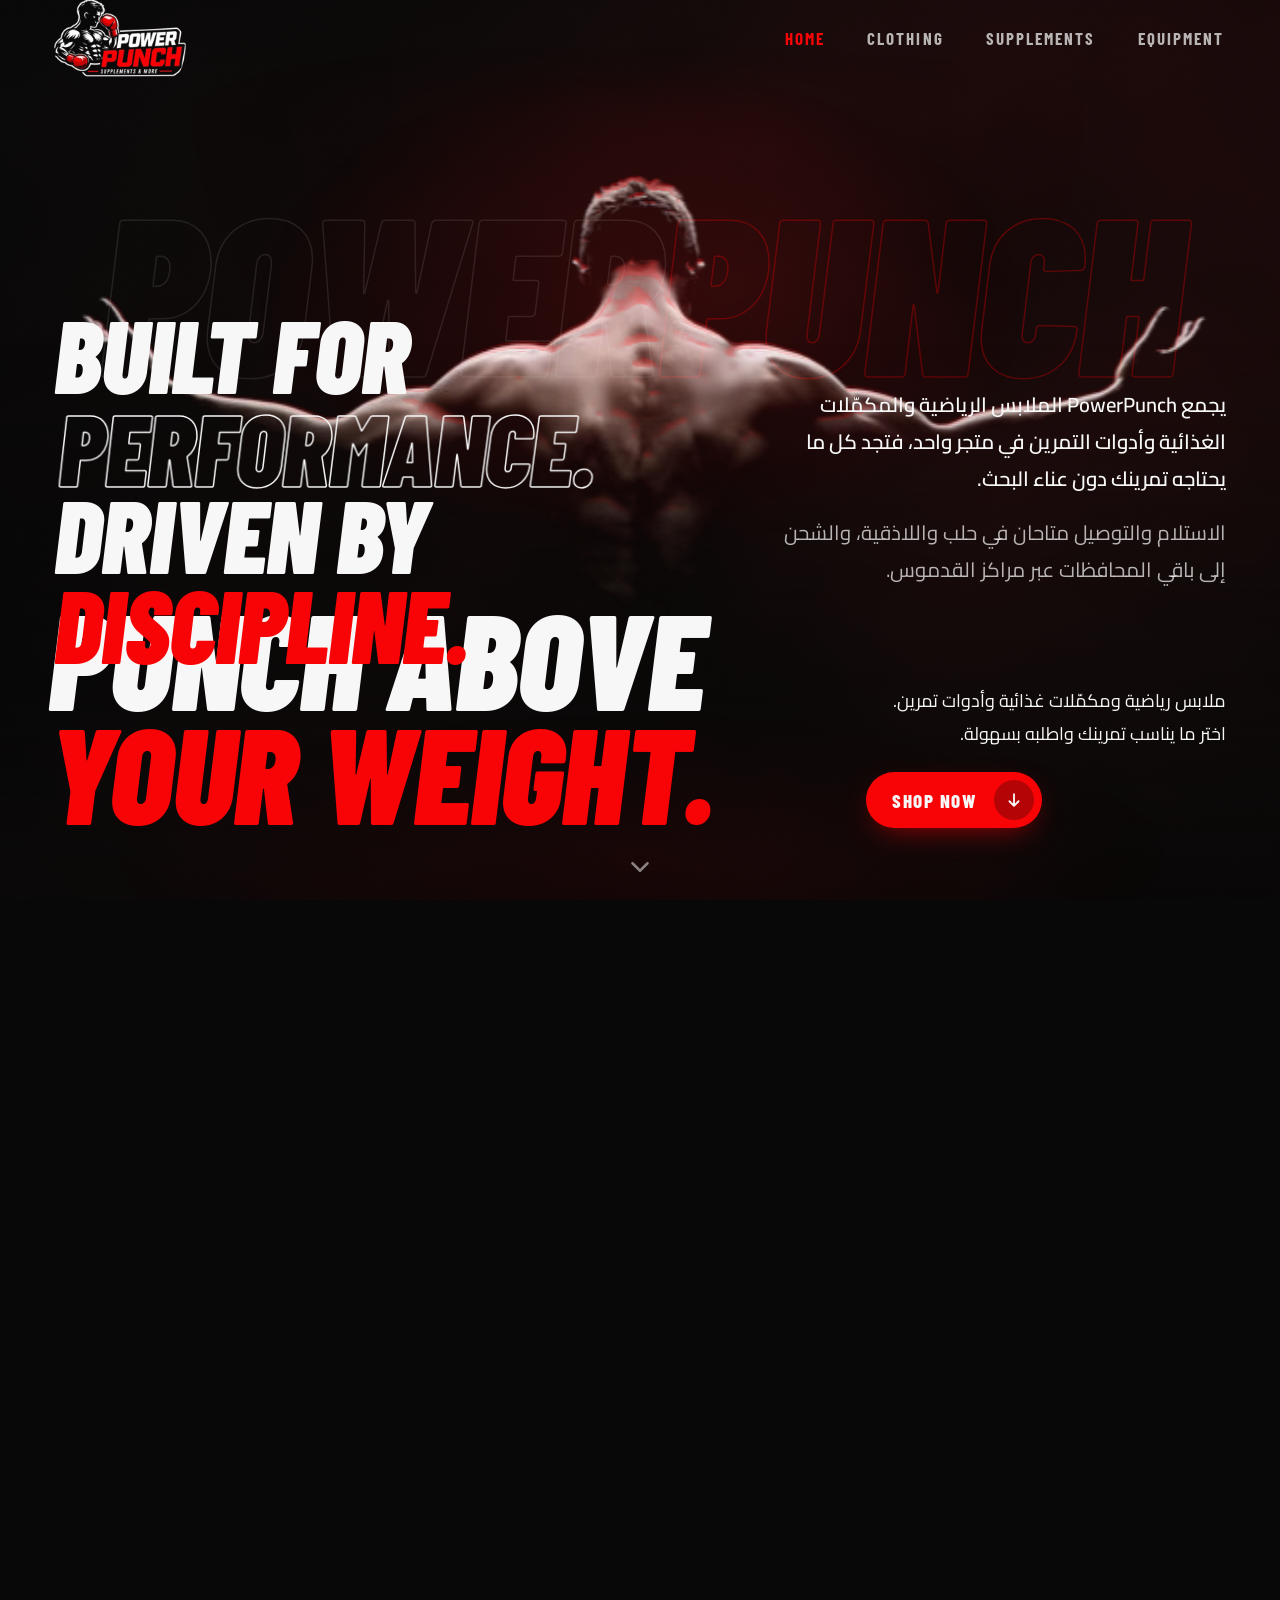
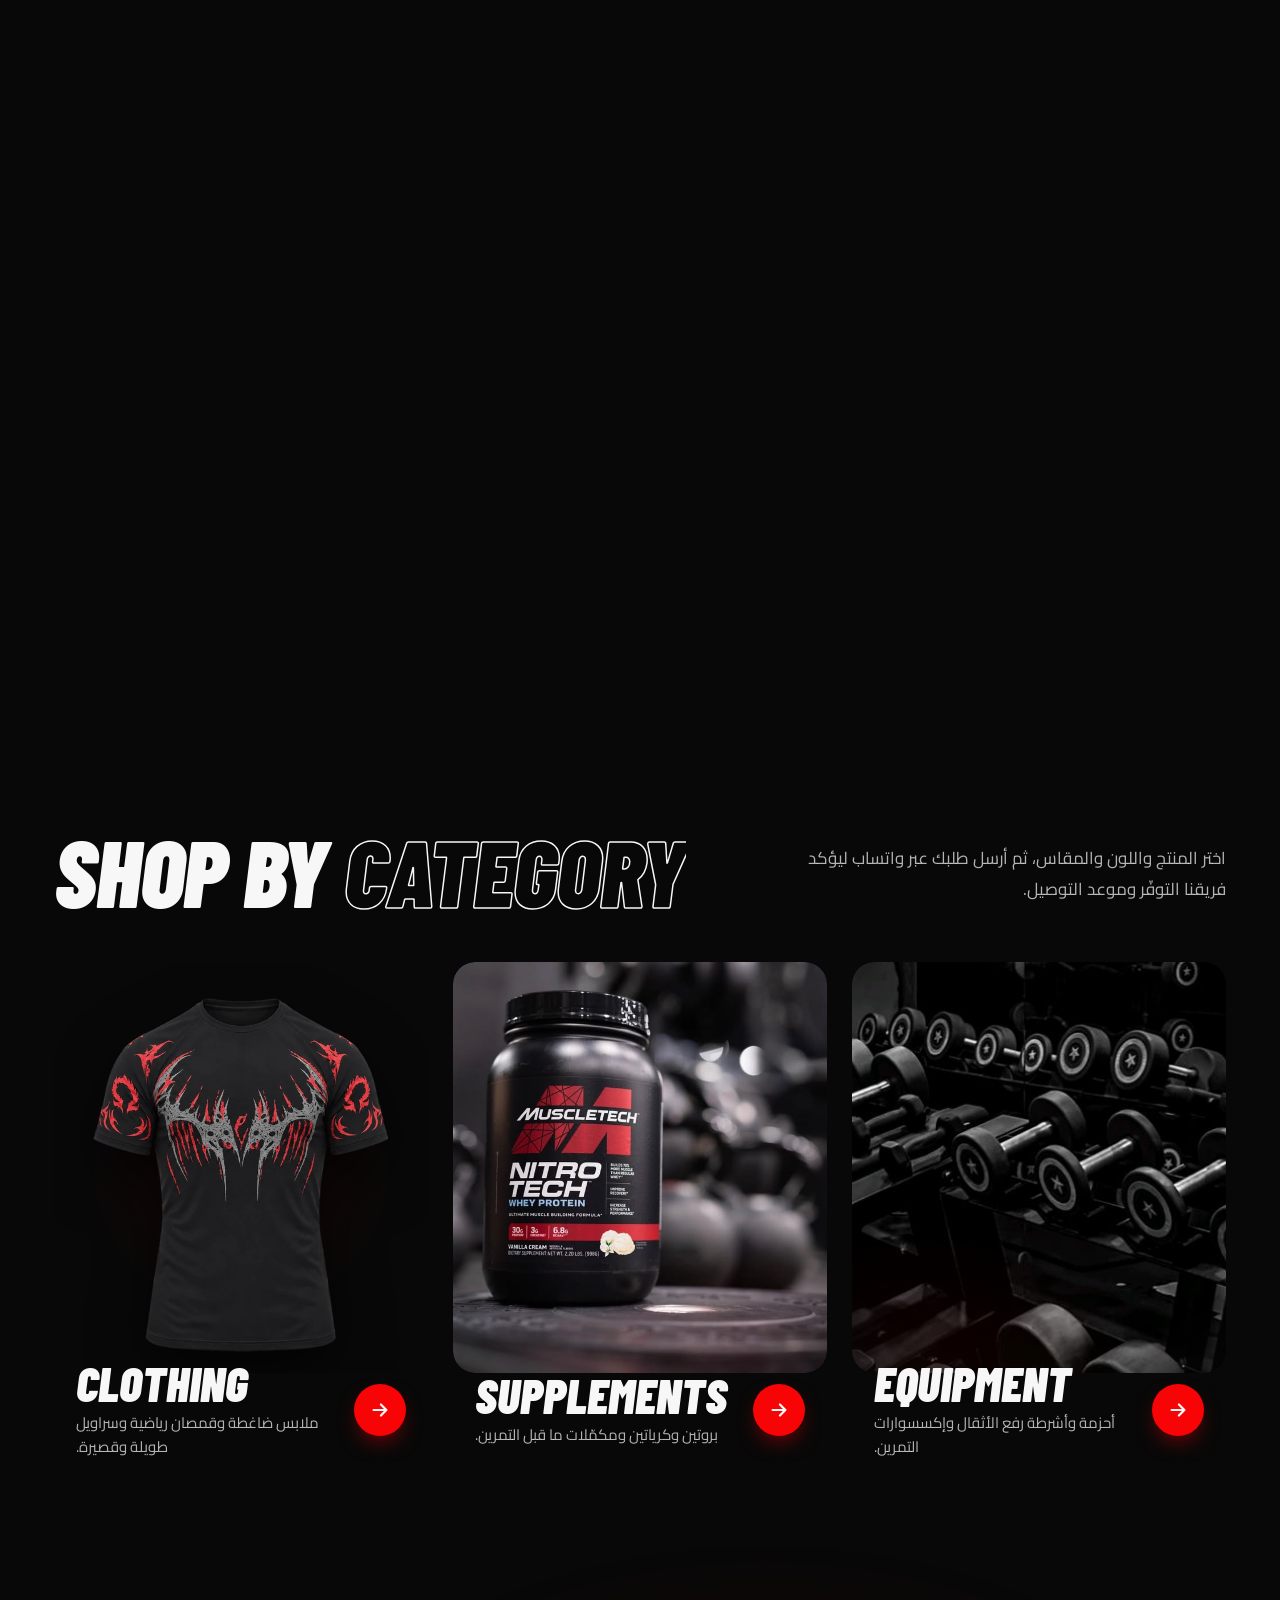
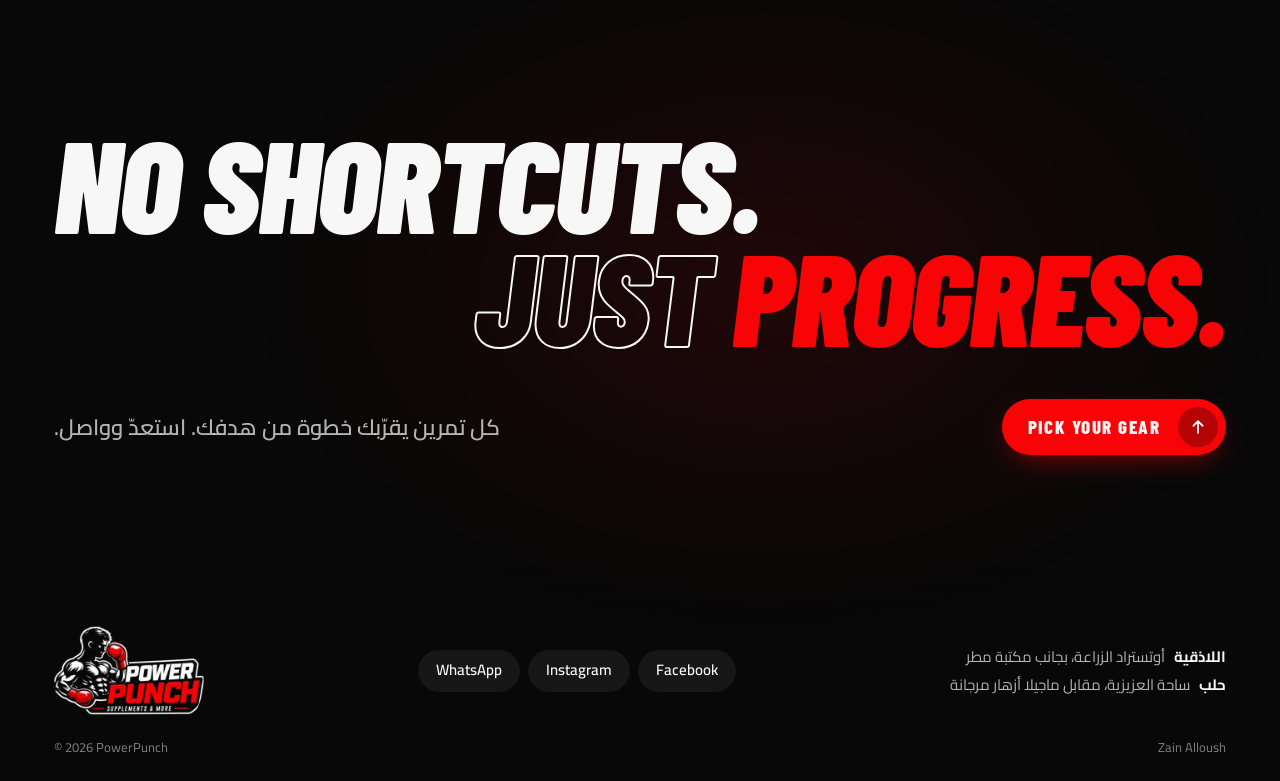
==== commit e0350763: "Brand section: delivery info as plain text Replace the two boxed cards with a paragraph that follows" ====
--- a/index.html
+++ b/index.html
@@ -97,10 +97,7 @@
           </h2>
           <div class="brand-text" lang="ar" dir="rtl">
             <p class="brand-copy">يجمع PowerPunch الملابس الرياضية والمكمّلات الغذائية وأدوات التمرين في متجر واحد، فتجد كل ما يحتاجه تمرينك دون عناء البحث.</p>
-            <ul class="brand-delivery" role="list">
-              <li><b>الاستلام والتوصيل</b><span>متاحان في حلب واللاذقية.</span></li>
-              <li><b>الشحن</b><span>إلى باقي المحافظات عبر مراكز القدموس.</span></li>
-            </ul>
+            <p class="brand-copy brand-copy--sub">الاستلام والتوصيل متاحان في حلب واللاذقية، والشحن إلى باقي المحافظات عبر مراكز القدموس.</p>
           </div>
         </div>
       </section>
--- a/src/home.css
+++ b/src/home.css
@@ -139,10 +139,7 @@
 .brand-line--red>span{color:var(--red)}
 .brand-text{display:grid;gap:18px;max-width:460px;justify-self:end}
 .brand-copy{font-size:clamp(18px,1.6vw,22px);line-height:1.8;font-weight:600;color:var(--text)}
-.brand-delivery{display:grid;gap:10px}
-.brand-delivery li{display:grid;gap:2px;padding:14px 18px;border-radius:var(--radius);background:rgba(247,247,247,.05)}
-.brand-delivery b{color:var(--white);font-weight:700;font-size:16px}
-.brand-delivery span{color:var(--text-muted);font-size:16px;line-height:1.7}
+.brand-copy--sub{color:var(--text-muted);font-weight:400}
 
 /* Hero entrance (JS only; content is visible without it) */
 .js .hero-athlete-inner{opacity:0;filter:brightness(.15);transform:scale(1.08)}
@@ -168,13 +165,13 @@
 .pin .hero-pin{position:sticky;top:0;height:100vh;height:100svh;overflow:hidden}
 .pin .hero{position:absolute;inset:0;min-height:0}
 .pin .brand{position:absolute;inset:0;z-index:3;display:grid;align-items:center;padding:var(--header-h) 0 0;background:none;pointer-events:none}
-.pin .brand-line,.pin .brand-copy,.pin .brand-delivery{--k:0;--e:clamp(0,calc(var(--in)*1.9 - var(--k)*.15),1)}
+.pin .brand-line,.pin .brand-copy{--k:0;--e:clamp(0,calc(var(--in)*1.9 - var(--k)*.15),1)}
 .pin .brand-line>span{transform:perspective(900px) translate3d(0,calc((1 - var(--e))*70px),calc((1 - var(--e))*-380px)) rotateX(calc((1 - var(--e))*-55deg));opacity:var(--e);transform-origin:50% 100%;will-change:transform}
 .pin .brand-line:nth-child(2){--k:1}
 .pin .brand-line:nth-child(3){--k:2}
 .pin .brand-line:nth-child(4){--k:3}
 .pin .brand-copy{--k:4;opacity:var(--e);transform:translateY(calc((1 - var(--e))*30px))}
-.pin .brand-delivery{--k:5;opacity:var(--e);transform:translateY(calc((1 - var(--e))*30px))}
+.pin .brand-copy--sub{--k:5}
 
 /* Scroll reveals */
 .js [data-reveal]{opacity:0;transform:translateY(28px);transition:opacity .9s ease calc(var(--d,0)*.09s),transform 1.1s var(--ease-out) calc(var(--d,0)*.09s)}
@@ -274,8 +271,6 @@
   .brand-title{font-size:clamp(38px,min(13vw,8svh),96px)}
   .brand-inner{gap:clamp(18px,3svh,28px)}
   .brand-copy{font-size:clamp(15px,2.3svh,18px)}
-  .brand-delivery li{padding:clamp(8px,1.4svh,14px) 16px}
-  .brand-delivery b,.brand-delivery span{font-size:clamp(14px,2svh,16px)}
   .brand-text{justify-self:stretch;max-width:none}
 
   .category-grid{grid-template-columns:minmax(0,1fr);gap:18px}
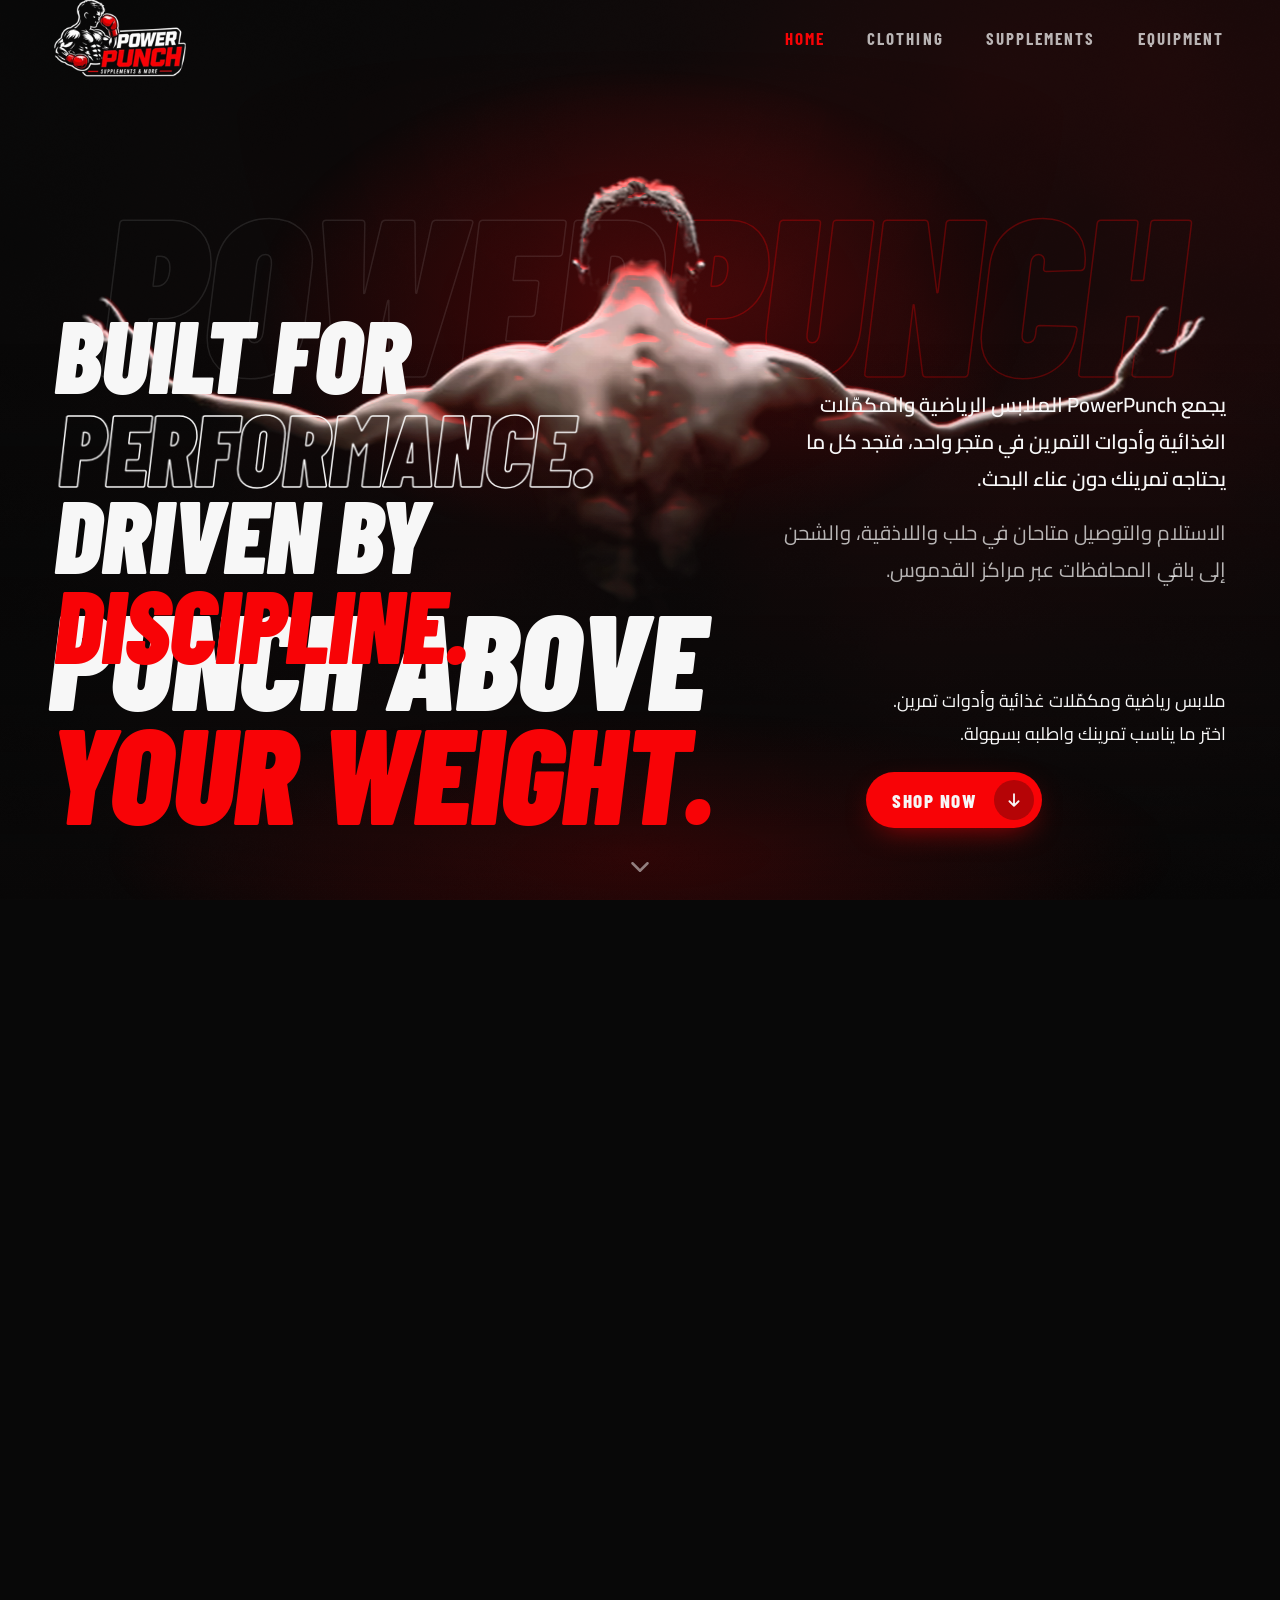
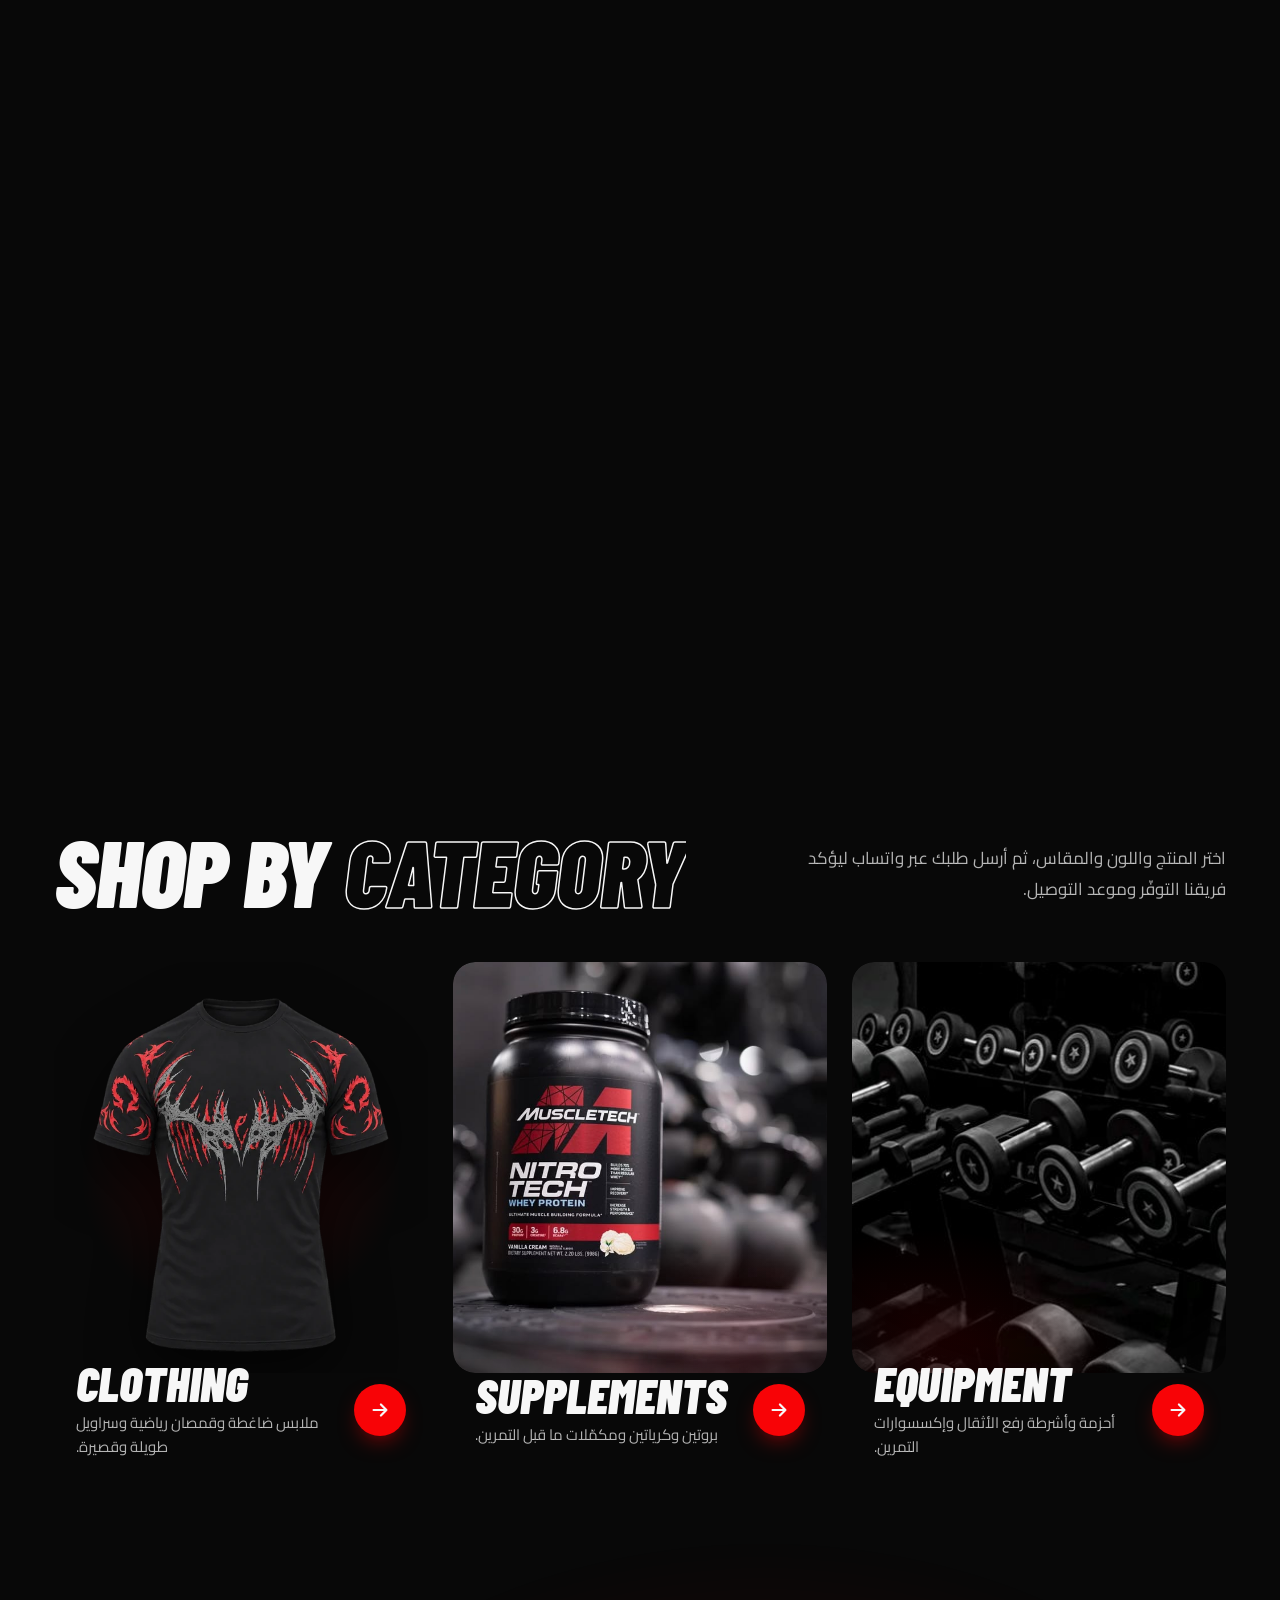
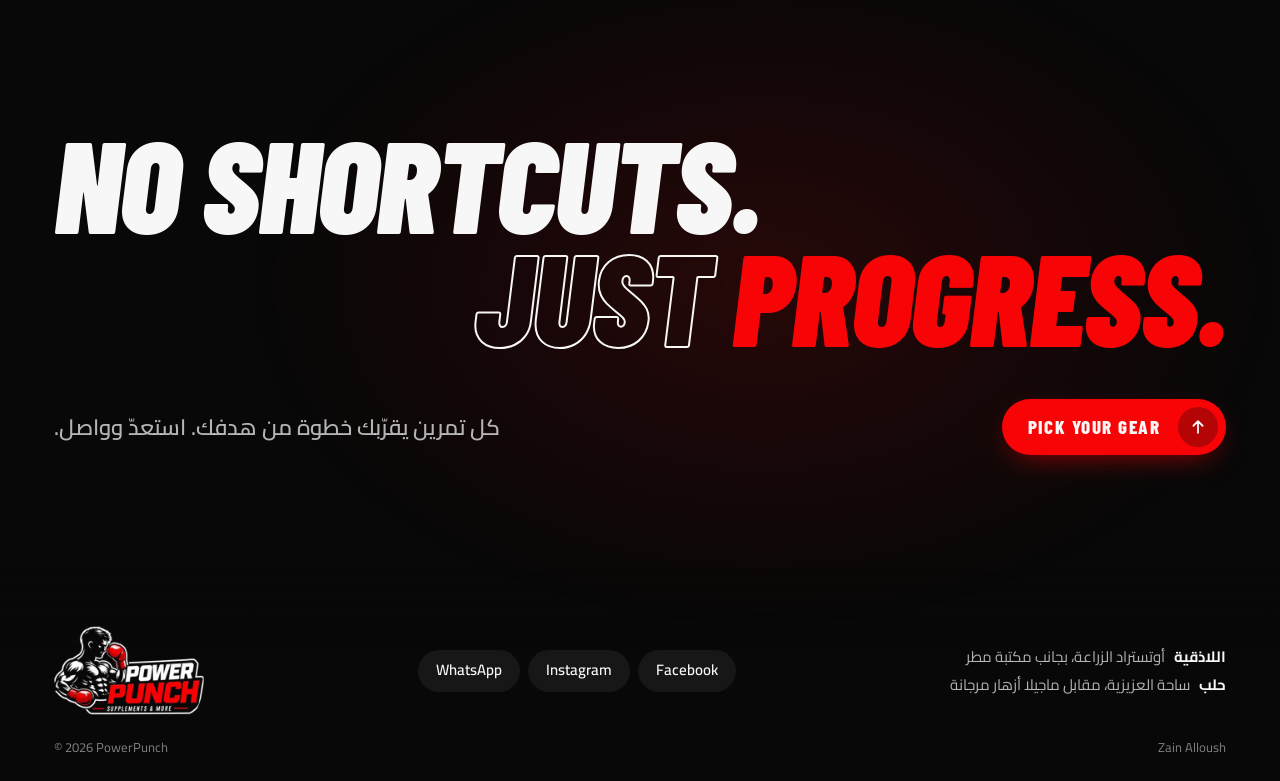
==== commit 69719bec: "Smoother athlete lighting; slightly less background red - Athlete image rebuilt at 2x with denoising" ====
--- a/index.html
+++ b/index.html
@@ -63,7 +63,7 @@
           <div class="hero-layer hero-layer--athlete">
             <div class="hero-athlete">
               <div class="hero-athlete-inner">
-                <img class="hero-photo" src="products/home/hero-athlete.webp" data-light-src="products/home/hero-athlete.jpg" width="736" height="414" alt="Athlete with arms spread wide, back and shoulders lit against a black background" fetchpriority="high" decoding="async" data-hero-photo>
+                <img class="hero-photo" src="products/home/hero-athlete.webp" data-light-src="products/home/hero-athlete.jpg" width="1472" height="828" alt="Athlete with arms spread wide, back and shoulders lit against a black background" fetchpriority="high" decoding="async" data-hero-photo>
                 <canvas class="hero-light" aria-hidden="true" data-hero-light></canvas>
               </div>
             </div>
--- a/src/home.css
+++ b/src/home.css
@@ -40,9 +40,9 @@
 
 /* Page background: WebGL smoke + red light (src/home-bg.js) over a smooth CSS fallback */
 .bg-fallback{position:fixed;inset:0;z-index:-3;pointer-events:none;background:
-  radial-gradient(60% 50% at 78% 22%,rgba(248,3,6,.05),transparent 70%),
-  radial-gradient(55% 45% at 18% 78%,rgba(248,3,6,.035),transparent 70%),
-  radial-gradient(120% 90% at 50% 50%,#0d0d0e,var(--black) 70%)}
+  radial-gradient(46% 38% at 80% 18%,rgba(248,3,6,.065),transparent 70%),
+  radial-gradient(42% 34% at 14% 82%,rgba(248,3,6,.045),transparent 70%),
+  var(--black)}
 .bg-canvas{position:fixed;inset:0;z-index:-2;width:100%;height:100%;pointer-events:none;opacity:0;transition:opacity 1.2s ease}
 .bg-canvas.is-live{opacity:1}
 
@@ -102,8 +102,8 @@
 .hero-layer--word{display:grid;place-items:center;align-content:start;padding-top:clamp(120px,22vh,240px);transform:perspective(1000px) translate3d(calc(var(--px)*-14px),calc(var(--py)*-10px),calc(var(--out)*-260px)) scale(calc(1 + var(--out)*.25));opacity:calc(1 - var(--out)*1.3)}
 .hero-layer--athlete{transform-origin:50% 38%;opacity:calc(1 - var(--out)*.8 - var(--in)*.15);transform:perspective(1200px) translate3d(calc(var(--px)*16px),calc(var(--py)*10px - var(--out)*5vh),calc(var(--out)*240px)) rotateX(calc(var(--out)*20deg + var(--py)*-3deg)) rotateY(calc(var(--px)*4deg))}
 
-.hero-glow{position:absolute;left:50%;top:clamp(24px,4vh,72px);width:min(168vh,112vw);aspect-ratio:736/414;transform:translateX(-50%);background:radial-gradient(36% 40% at 50% 34%,rgba(248,3,6,.10),rgba(248,3,6,.03) 55%,transparent 75%)}
-.hero-floor{position:absolute;left:50%;bottom:-18vh;width:120vw;height:46vh;transform:translateX(-50%);background:radial-gradient(50% 50% at 50% 50%,rgba(248,3,6,.07),transparent 70%)}
+.hero-glow{position:absolute;left:50%;top:clamp(24px,4vh,72px);width:min(168vh,112vw);aspect-ratio:736/414;transform:translateX(-50%);background:radial-gradient(36% 40% at 50% 34%,rgba(248,3,6,.21),rgba(248,3,6,.07) 55%,transparent 75%)}
+.hero-floor{position:absolute;left:50%;bottom:-18vh;width:120vw;height:46vh;transform:translateX(-50%);background:radial-gradient(50% 50% at 50% 50%,rgba(248,3,6,.17),transparent 70%)}
 .hero-word{font-family:var(--display);font-style:italic;font-weight:900;font-size:min(17.5vw,34vh);line-height:.8;letter-spacing:-.01em;color:transparent;-webkit-text-stroke:1.5px rgba(247,247,247,.10);white-space:nowrap;user-select:none}
 .hero-word span{-webkit-text-stroke-color:rgba(248,3,6,.3)}
 
@@ -200,12 +200,12 @@
 .cat-arrow{display:grid;place-items:center;width:52px;height:52px;flex:none;border-radius:50%;background:var(--red);overflow:hidden;box-shadow:0 10px 24px -10px rgba(248,3,6,.8);transition:transform .5s var(--ease)}
 .cat-arrow svg{width:22px;height:22px;fill:none;stroke:var(--white);stroke-width:2.4;stroke-linecap:round;stroke-linejoin:round}
 
-.cat-card--clothing .cat-media{background:radial-gradient(55% 45% at 50% 52%,rgba(248,3,6,.11),rgba(248,3,6,.025) 60%,transparent 80%)}
+.cat-card--clothing .cat-media{background:radial-gradient(55% 45% at 50% 52%,rgba(248,3,6,.16),rgba(248,3,6,.04) 60%,transparent 80%)}
 .cat-card--clothing .cat-media img{object-fit:contain;padding:9% 9% 5%;transform:scale(1);filter:drop-shadow(0 24px 28px rgba(0,0,0,.65))}
 .cat-card--supplements .cat-media img{object-position:30% 50%}
-.cat-card--supplements .cat-media::after{background:radial-gradient(70% 50% at 80% 100%,rgba(248,3,6,.08),transparent 70%)}
+.cat-card--supplements .cat-media::after{background:radial-gradient(70% 50% at 80% 100%,rgba(248,3,6,.14),transparent 70%)}
 .cat-card--equipment .cat-media img{object-position:76% 50%}
-.cat-card--equipment .cat-media::after{background:radial-gradient(80% 50% at 20% 100%,rgba(248,3,6,.07),transparent 70%)}
+.cat-card--equipment .cat-media::after{background:radial-gradient(80% 50% at 20% 100%,rgba(248,3,6,.13),transparent 70%)}
 
 @media (hover:hover){
   .cat-card:hover,.cat-card:focus-visible{--glow:1}
@@ -220,7 +220,7 @@
 
 /* ---------- Statement ---------- */
 .statement{position:relative;isolation:isolate;overflow-x:clip;padding:clamp(80px,10vw,140px) 0 clamp(72px,9vw,120px);--sp:0;--si:0}
-.statement-glow{position:absolute;inset:-10% 0;z-index:-1;pointer-events:none;background:radial-gradient(closest-side at calc(35% + var(--sp)*30%) 50%,rgba(248,3,6,calc(.03 + var(--si)*.07)),transparent);filter:blur(10px)}
+.statement-glow{position:absolute;inset:-10% 0;z-index:-1;pointer-events:none;background:radial-gradient(closest-side at calc(35% + var(--sp)*30%) 50%,rgba(248,3,6,calc(.04 + var(--si)*.09)),transparent);filter:blur(10px)}
 .statement-inner{position:relative;display:grid;gap:clamp(28px,4vw,48px)}
 .statement-title{font-family:var(--display);font-style:italic;font-weight:900;text-transform:uppercase;font-size:clamp(64px,10.2vw,184px);line-height:.86;letter-spacing:-.015em}
 .st-line{display:block;white-space:nowrap}
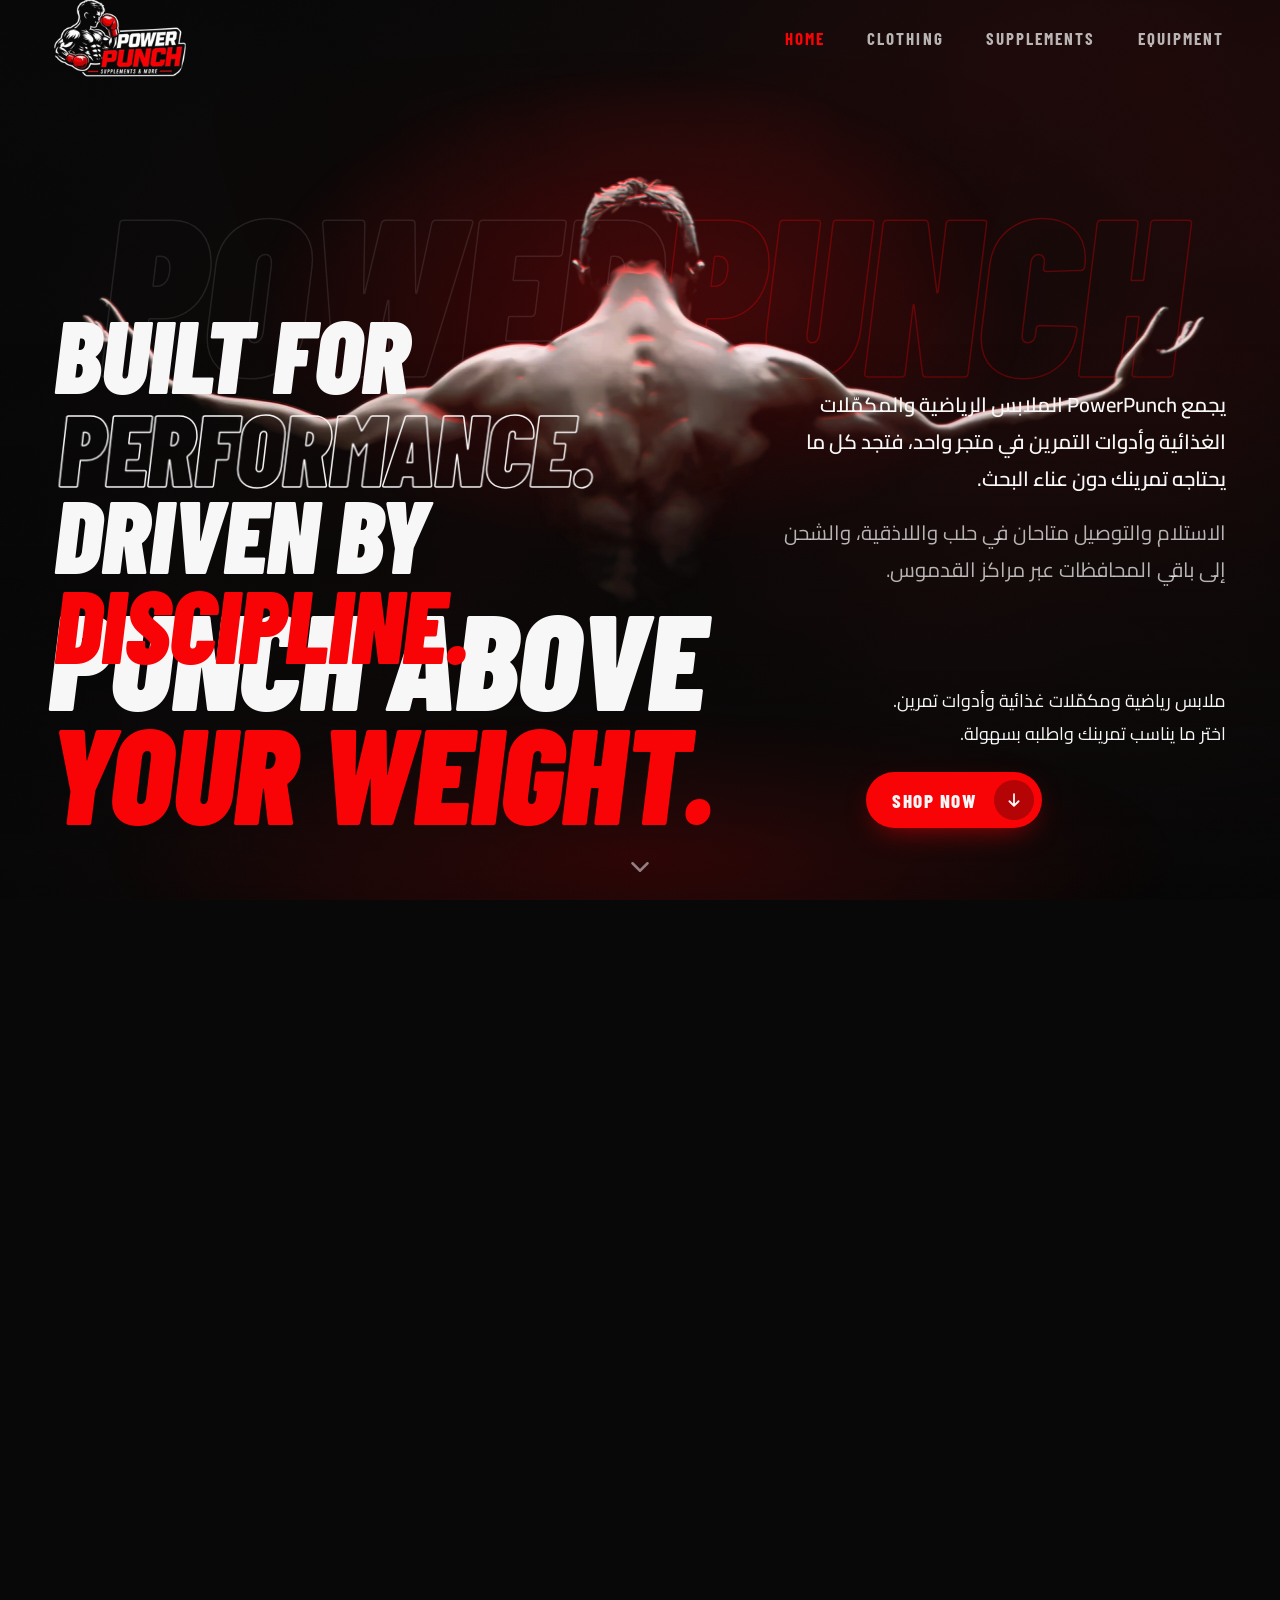
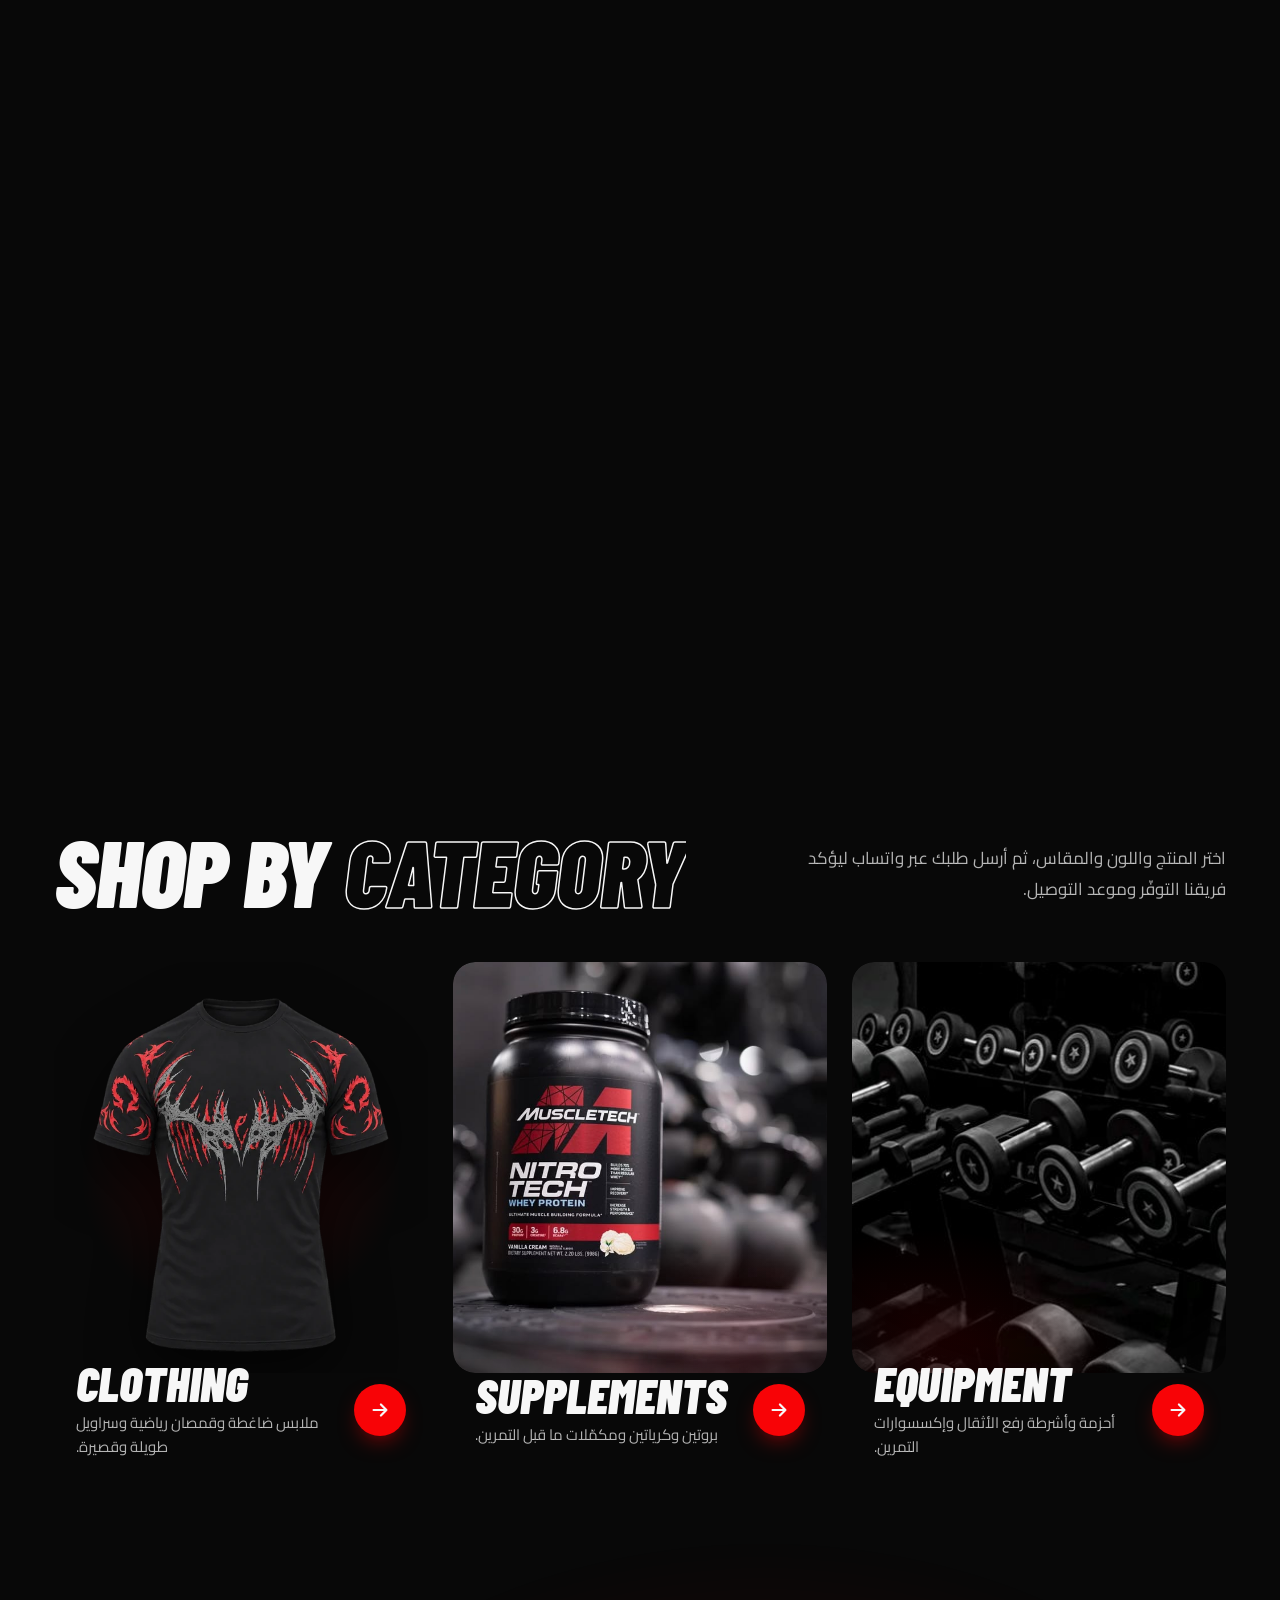
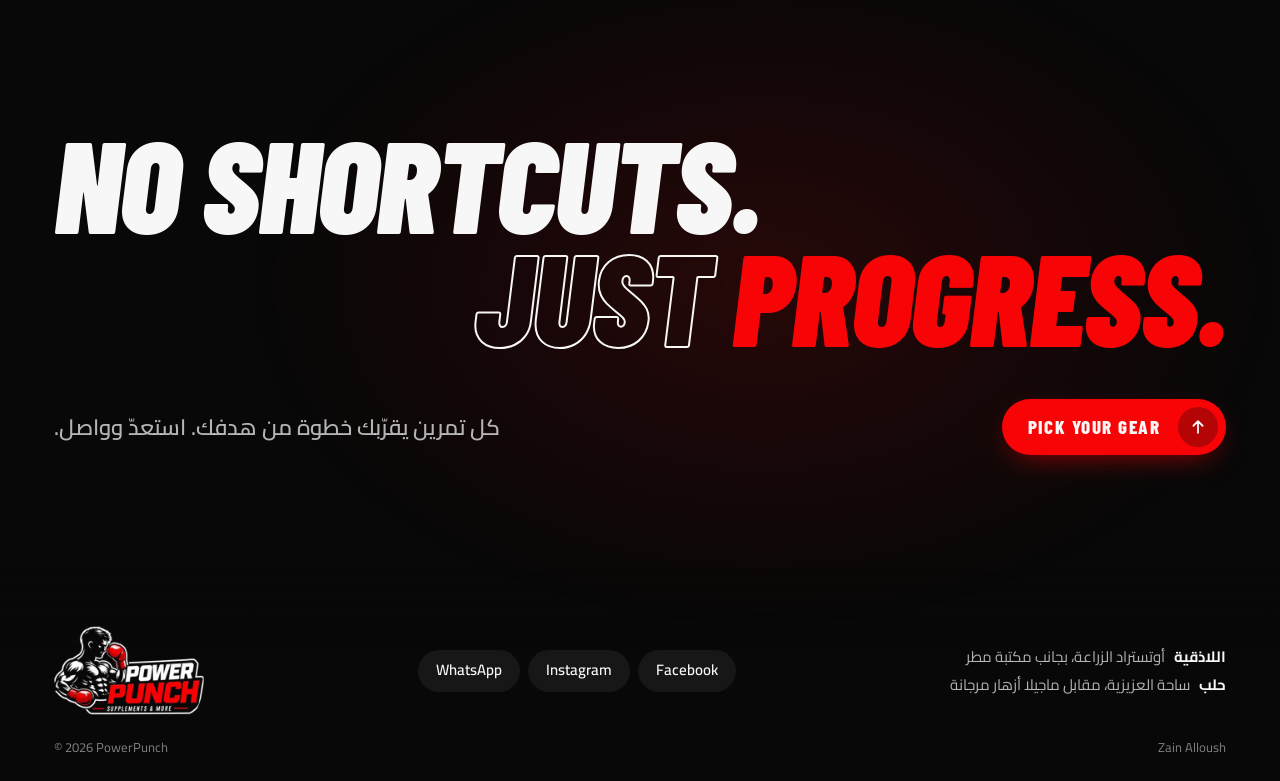
==== commit ff8cdbb1: "Hero: higher-resolution athlete photo without tattoos - New 2944px source with the star tattoos remo" ====
--- a/index.html
+++ b/index.html
@@ -63,7 +63,7 @@
           <div class="hero-layer hero-layer--athlete">
             <div class="hero-athlete">
               <div class="hero-athlete-inner">
-                <img class="hero-photo" src="products/home/hero-athlete.webp" data-light-src="products/home/hero-athlete.jpg" width="1472" height="828" alt="Athlete with arms spread wide, back and shoulders lit against a black background" fetchpriority="high" decoding="async" data-hero-photo>
+                <img class="hero-photo" src="products/home/hero-athlete.webp" srcset="products/home/hero-athlete.webp 1472w, products/home/hero-athlete-2x.webp 2944w" sizes="(max-width: 900px) 178vw, 112vw" data-light-src="products/home/hero-athlete.jpg" width="1472" height="828" alt="Athlete with arms spread wide, back and shoulders lit against a black background" fetchpriority="high" decoding="async" data-hero-photo>
                 <canvas class="hero-light" aria-hidden="true" data-hero-light></canvas>
               </div>
             </div>
